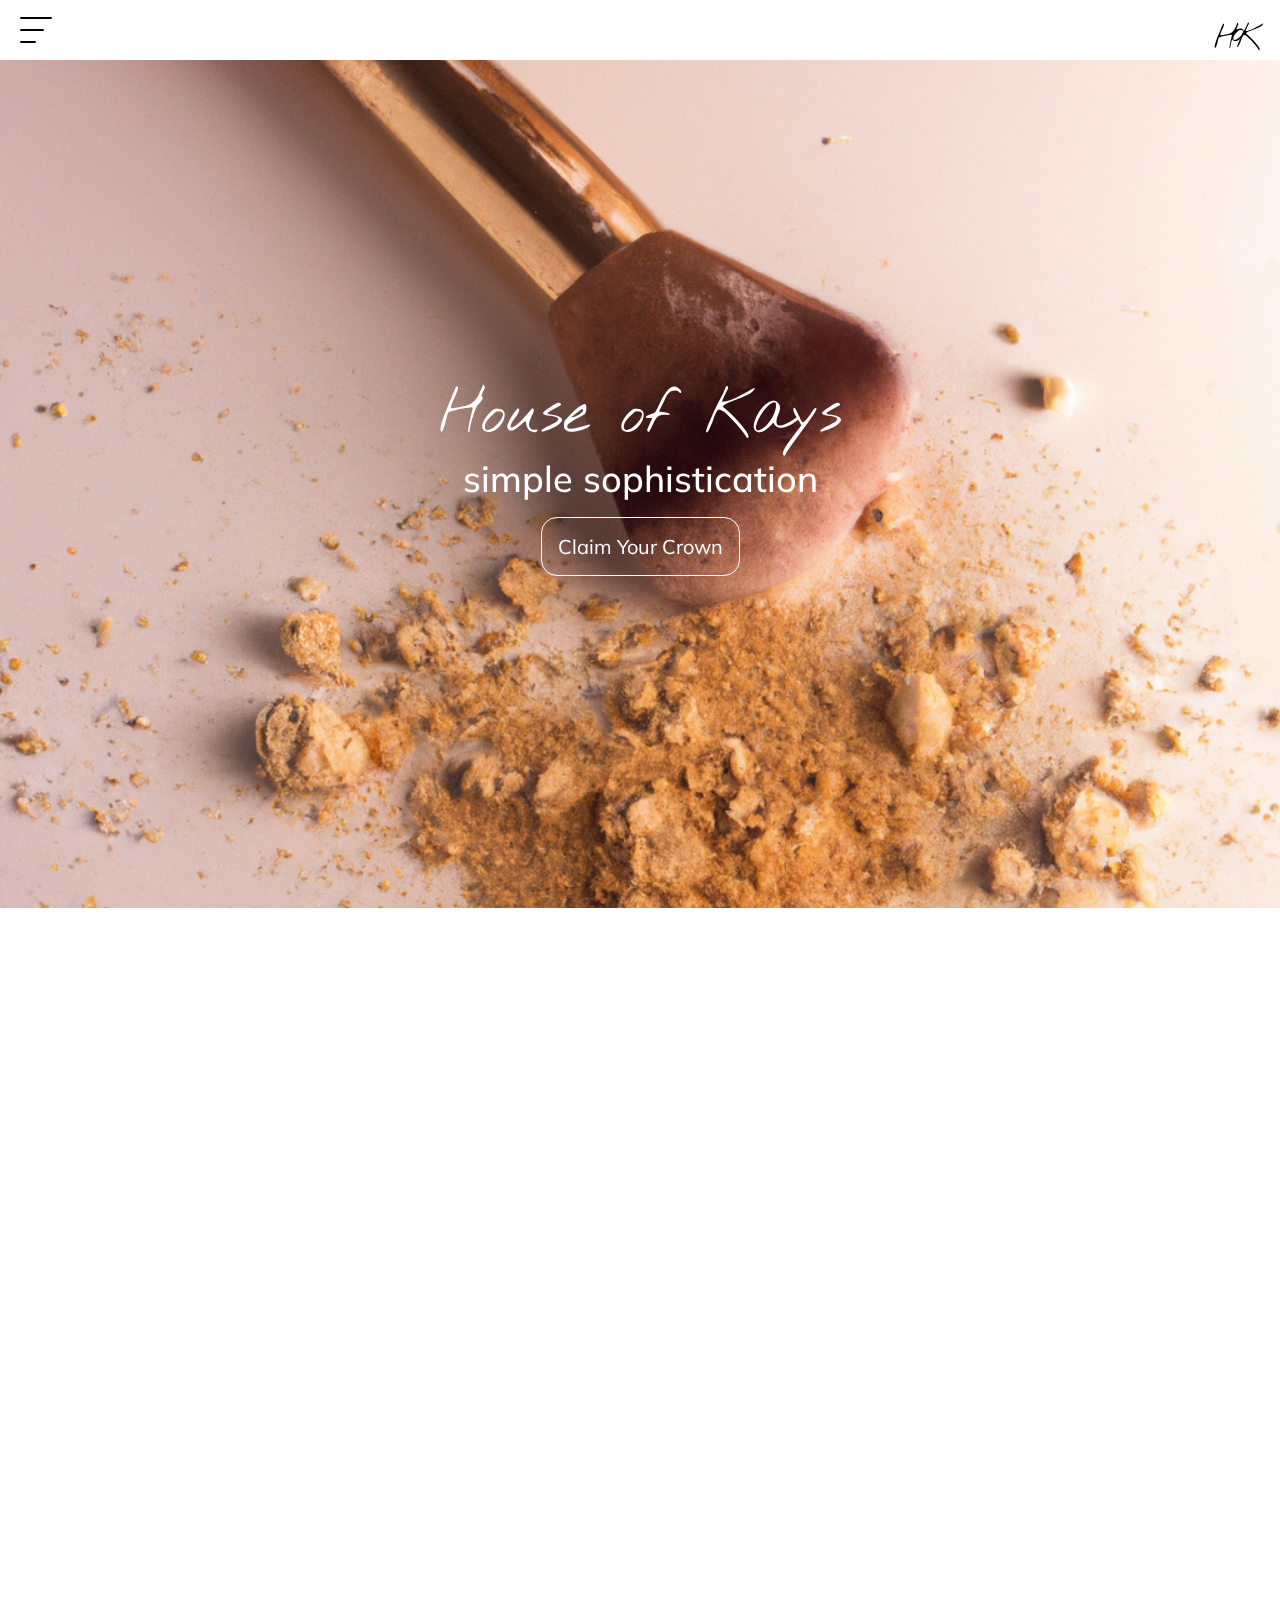
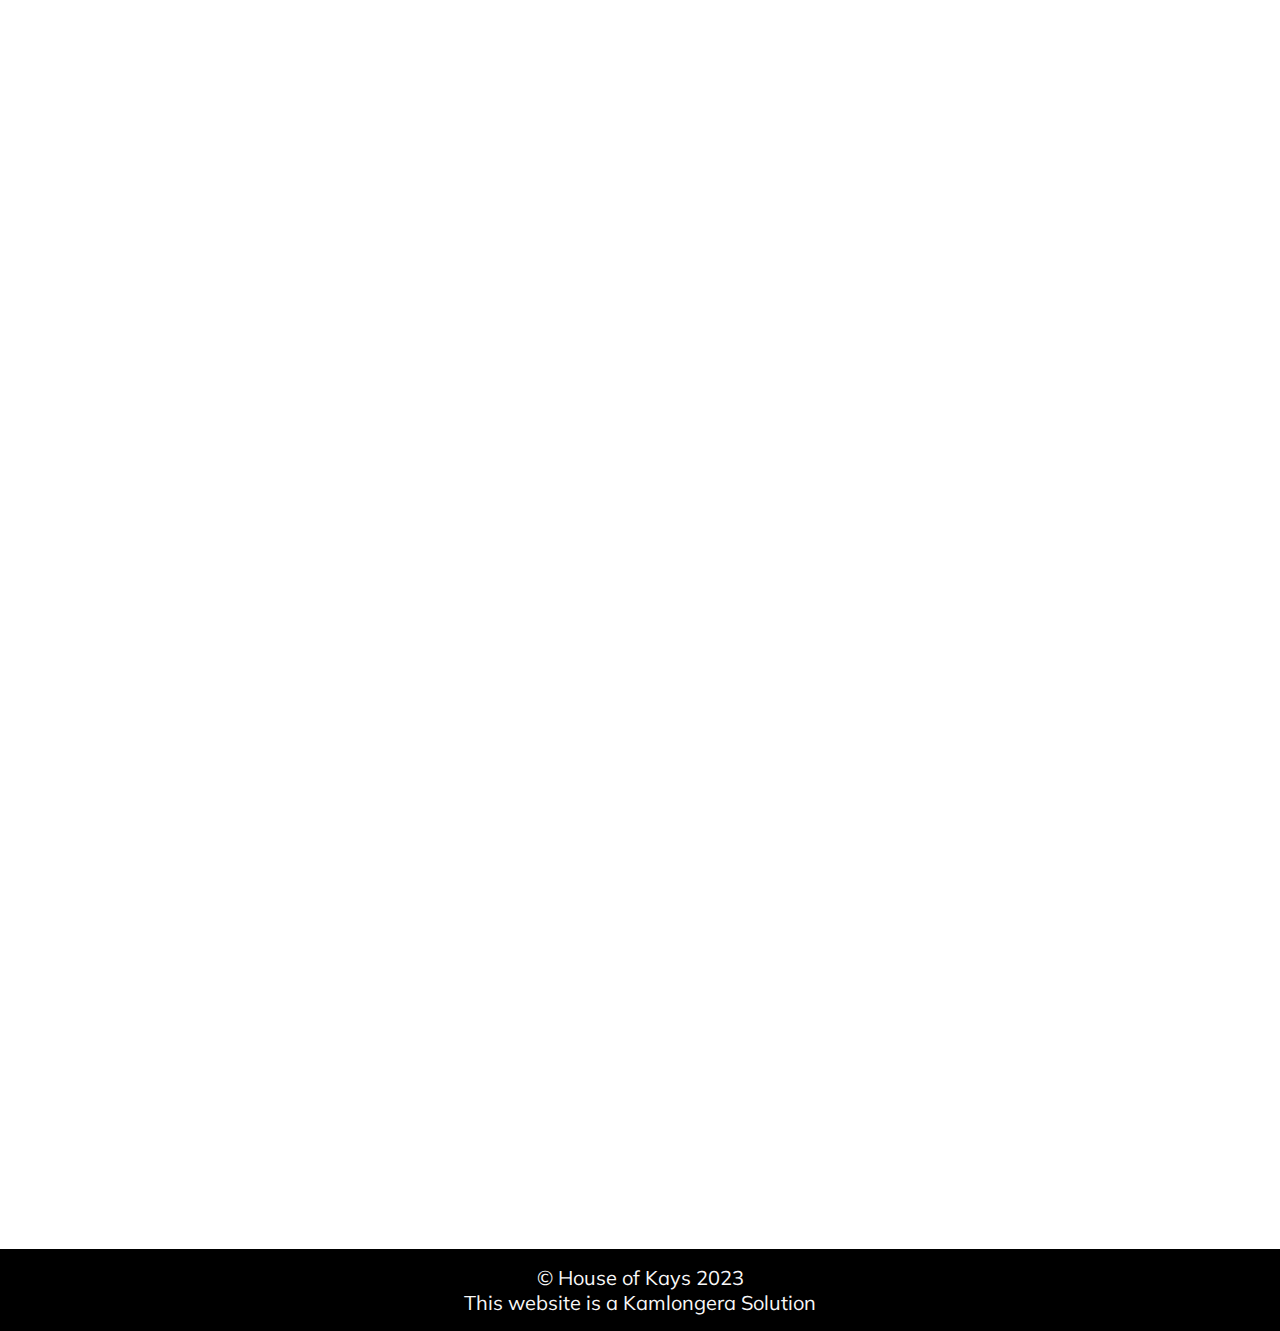
==== index.html @ ce6a7550 "Project updated" ====
<!DOCTYPE html>
<html lang="en">
    <head>
        <meta charset="UTF-8">
        <meta http-equiv="X-UA-Compatible" content="IE=edge">
        <meta name="viewport" content="width=device-width, initial-scale=1.0">
        <title>House of Kays</title>
        <link rel="icon" type="image/png" href="./hok-logo.svg">
        <link rel="stylesheet" href="https://cdnjs.cloudflare.com/ajax/libs/font-awesome/6.2.0/css/all.min.css">
        <link rel="stylesheet" href="./style.css">
        <link rel="preconnect" href="https://fonts.googleapis.com">
        <link rel="preconnect" href="https://fonts.gstatic.com" crossorigin>
        <link href="https://fonts.googleapis.com/css2?family=Nothing+You+Could+Do&display=swap" rel="stylesheet">
        <link href="https://fonts.googleapis.com/css2?family=Mulish&display=swap" rel="stylesheet">
        <link rel="stylesheet" href="https://unpkg.com/aos@next/dist/aos.css" />
    </head>
    <body>

        <!-- Navigation -->
        <nav>
            <div class="navbar" data-aos="fade-up" data-aos-delay="250" >
                <div class="contianer nav-container">
                    <input class="checkbox" type="checkbox" name="" id="checkbox"/>
                    <div class="hamburger-lines">
                        <span class="line line1"></span>
                        <span class="line line2"></span>
                        <span class="line line3"></span>
                    </div>
                    <div class="logo">
                        <a href="./index.html"><img src="./hok-logo.svg" alt=""></a>
                     </div>
                    <ul class="menu-items" id="menu-items">
                        <li><a href="#about" id="nav-about">About</a></li>
                        <!-- <li><a href="#services" id="nav-services">Services</a></li> -->
                        <li><a href="#contact" id="nav-contact">Contact</a></li>
                        <div class="menu-sub-items">
                            <li> <a href="https://instagram.com/houseofkays/" target="_blank"><i class="fa-brands fa-instagram"></i></a></i> <a href="https://wa.me/27621540655?text=Hello%20I%20would%20like%20to%20book%20a%20consultation%20with%20you"><i class="fa-brands fa-whatsapp"></i></a></li>
                            <!-- <li><a href="https://www.google.com/maps/place/Hatfield,+Pretoria,+0028,+South+Africa/@-25.7482297,28.2338045,16z/data=!3m1!4b1!4m5!3m4!1s0x1e95600c742e61e1:0x9075d2c9b4ee7098!8m2!3d-25.7487333!4d28.2380432" target="_blank">Johannesburg, South Africa</a></li> -->
                            <li><a href="mailto:info@houseofkays.com">info@houseofkays.com</a></li>
                        </div>
                    </ul>
                </div>
            </div>
        </nav>
        
        <!-- Hero Section -->
        <section class="hero" data-aos="fade-up" data-aos-delay="500" id="home">
            <div class="headings">
                <h1 class="main-heading" data-aos="fade-right" data-aos-delay="1000">House of Kays</h1>
                <p class="sub-heading" data-aos="fade-left" data-aos-delay="1100">simple sophistication</p>
                <a id="cta-1" href="https://bit.ly/houseofkays" target="_blank" data-aos="fade-up" data-aos-delay="1200">
                    <button class="cta-1">
                        Claim Your Crown
                    </button>
                </a>
            </div>
        </section>

        <!-- About Section -->
        <section class="abt" data-aos="fade-up" data-aos-delay="500" id="about">
                <div class="abt-1">
                    <div class="abt-img" data-aos="zoom-in" data-aos-delay="600">
                        <img class="" src="./assets/about-2.png" alt="">
                    </div>
                    <h3 class="abt-main-heading">Jemimah Kandemiiri</h3>
                    <p class="abt-sub-heading">CEO & Founder</p>
                </div>
                <div class="abt-details">
                    <!-- <h2 class="abt-main-heading-2">About</h2> -->
                    <p class="abt-sub-heading-2">Lorem ipsum dolor sit amet, consectetur adipiscing elit. Bibendum sed vivamus in id tellus sit ullamcorper a dignissim. Euismod scelerisque pellentesque at purus venenatis. Tincidunt quis viverra aliquet risus eget. Tellus nisl tortor pharetra, erat sit. Lorem ipsum dolor sit amet, consectetur adipiscing elit. Bibendum sed vivamus in id tellus sit ullamcorper a dignissim. Euismod scelerisque pellentesque at purus venenatis. Tincidunt quis viverra aliquet risus eget. Tellus nisl tortor pharetra, erat sit.</p>
                </div>
        </section>

        <!-- Contact Us Section -->
        <section class="contact" data-aos="fade-right" data-aos-delay="500" id="contact">
            <div>
                <form action="/subscribe" method="post">
                    <h2 class="form-heading">Expert advice, directly in your inbox. Join our mailing list today!</h2>
                    <p class="form-body">Stay in the know with the latest trends, tips, and tutorials. Sign up for our Queen's Only newsletter today!</p>

                        <label for="name">Name</label>
                        <div class="form-wrapper"><input type="text" id="name" name="name" required></div>
                        <label for="email">Email</label>
                        <div class="form-wrapper"><input type="email" id="email" name="email" required></div>
                        <div class="form-wrapper"><button type="submit">Subscribe</button></div>
                        <div class="checkbox-wrapper">
                            <p>We will only ever send you high quality content</p>
                        </div>
                  </form>
                  
            </div>
        </section>

        <!-- Footer -->
        <footer>
            <div class="contact-footer">
                <!-- <div class="contact-item-second">House of Kays</div> -->
                <div class="contact-item-third"> © House of Kays 2023</div>
                <div class="contact-item-third">This website is a Kamlongera Solution</div>
            </div>
        </footer>

        <!-- Script -->
        <script src="https://unpkg.com/aos@2.3.1/dist/aos.js"></script>
        <script>AOS.init()</script>
        <script src="script.js"></script>
    </body>
</html>
---- style.css ----
* {
  margin: 0;
  padding: 0;
  box-sizing: box-border;
}

body {
  margin: 0;
  background-color: #FFFFFF;
}

a {
  text-decoration: none;
}

li i {
  color: black;
}

/* section img {
  margin-top: 2rem;
  width: 50%;
} */

nav {
  /* position: fixed; */
  /* z-index: 20; */
  width: 100%;
  background: #FFFFFF;
  display: flex;
  justify-content: center;
  align-items: center;
}

.container {
  max-width: 1050px;
  width: 90px;
  margin: auto;
  height: 100%;
  position: absolute;
}

.navbar {
  width: 100%;
  box-shadow: 0 5px 4px rgb(146 161 176 / 15%);
  height: 100%;
}

.nav-container {
  display: flex;
  justify-content: space-between;
  align-items: center;
  height: 62px;
}

/* .nav-container-two {
  display: flex;
  flex-direction: row;;
} */

.navbar .menu-items {
  display: flex;
}

.navbar .nav-container a {
  text-decoration: none;
  color:#FFFFFF;
  font-weight: 500;
  font-siz2:2;
  padding: 0.7rem;
}

.navbar .nav-container a:hover {
  text-decoration: none;
  color: #FFD100;
  animation-delay: 200ms;
}

.nav-container {
  display: block;
  position: relative;
  height: 60px;
}

.nav-container .checkbox {
  position: absolute;
  display: block;
  height: 32px;
  width: 32px;
  top: 20px;
  left: 20px;
  z-index: 5;
  opacity: 0;
  cursor: pointer;
}

.nav-container .hamburger-lines {
  display: block;
  height: 26px;
  width: 32px;
  position: absolute;
  top: 17px;
  left: 20px;
  z-index: 2;
  display: flex;
  flex-direction: column;
  justify-content: space-between;
}

.nav-container .hamburger-lines .line {
  display: block;
  height: 2px;
  width: 100%;
  border-radius: 2px;
  background: black;
}

.nav-container .hamburger-lines .line1 {
  transform-origin: 0% 0%;
  transition: transform 0.4s ease-in-out;
}
.nav-container .hamburger-lines .line2 {
  transition: transform 0.2s ease-in-out;
  width: 75%;
}
.nav-container .hamburger-lines .line3 {
  transform-origin: 0% 100%;
  transition: transform 0.4s ease-in-out;
  width: 50%;
}

.navbar .menu-items {
  padding-top: 60px;
  height: 100vh;
  width: 100%;
  transform: translate(-150%);
  display: flex;
  flex-direction: column;
  margin-left: - 40px;
  transition: transform 0.75s ease-in-out;
  text-align: center;
  list-style-type: none;
  background-color: black;
  background-image: url('./assets/svg/8.svg');
  background-position: center;
  background-size: cover;
  justify-content: center;
  align-items: center;
  position: fixed;
  z-index: 1;
}

.navbar .menu-items li {
  margin-bottom: 1.2rem;
  font-size: 1.5rem;
  font-weight: 500;
  font-family: "Mulish";
  color: #FFFFFF;
}

.navbar .menu-sub-items li {
  margin-bottom: 1.2rem;
  font-size: 1.875rem;
  font-weight: 500;
  font-family: "Mulish";
  color: #FFFFFF;
}

.navbar .menu-sub-items li i {
  font-size: 1.875rem;
  font-weight: 500;
  padding: 0 0.75rem;
  color: #FFFFFF;
}

.navbar .menu-sub-items li i:hover {
  font-size: 1.875rem;
  font-weight: 500;
  padding: 0 0.75rem;
  color: #FFD100;
}

.logo {
  position: absolute;
  top: 5px;
  right: 5px;
  font-size: 1.875rem;
  color: black;
}

.logo img {
  font-size: 1.875rem;
  cursor: pointer;
}

.nav-container input[type="checkbox"]:checked ~ .menu-items {
  transform: translateX(0);
}

.nav-container input[type="checkbox"]:checked ~ .hamburger-lines .line1 {
  transform: rotate(45deg);
  width: 100%;
}

.nav-container input[type="checkbox"]:checked ~ .hamburger-lines .line2 {
  transform: scaleY(0);
  width: 100%;
}

.nav-container input[type="checkbox"]:checked ~ .hamburger-lines .line3 {
  transform: rotate(-45deg);
  width: 100%;
}

.nav-container input[type="checkbox"]:checked ~ .logo {
  display: none;
}

.nav-container input[type="checkbox"]:checked ~ .hamburger-lines .line {
  background: #F9F8F8;
}

.nav-items {
  display: flex;
  flex-direction: row;
  justify-content: space-between;
  align-items: center;
  list-style: none;
  margin: 0 1.25rem;
  padding: 0;
}

.hero {
  background-image: url('./assets/hero-14.png');
  display: flex;
  flex-direction: column;
  justify-content: center;
  align-items: center;  
  background-position: center 25%;
  background-size: cover;
  background-repeat: no-repeat;
  height: 92vh;
  /* margin: 1rem; */
  padding: 10px 0px;
  object-fit: cover;
}

.headings {
  display: flex;
  flex-direction: column;
  align-items: center;
  justify-content: center;
}

.main-heading {
  font-family: "Nothing You Could Do";
  font-size: 1.875rem;
  font-weight: 500;
  color: white;
}

.sub-heading {
  font-family: "Mulish";
  font-size: 1.25rem;
  font-weight: 500;
  color: white;
}

.cta-1 {
  font-family: "Mulish";
  font-size: 0.875rem;
  border: solid white 0.1rem;
  color: white;
  border-radius: 1rem;
  padding: 1rem;
  margin: 1rem;
  background-color: transparent;
  cursor: pointer;
}

.cta-1:hover {
  background-color: transparent;
  color: #FFD100;
  border: solid #FFD100 0.1rem;
  border-radius: 1rem;
  box-shadow: 0 25px 50px -12px rgb(0 0 0 / 0.25);
}


.abt {
  display: flex;
  flex-direction: column;
  justify-content: center;
  align-items: center;  
  height: 100vh;
  /* padding: 10px 0px; */
  background-color: black;
  padding-top:1rem;
}

/* .abt-wrapper {
  display: flex;
  flex-direction: column;
  align-items: center;
  justify-content: center;
} */

.abt-1 {
  display: flex;
  flex-direction: column;
  justify-content: center;
  align-items: center;
  padding: 1rem;
}

.abt-img {
  display: block;
  width: 75%;
  overflow: hidden;
}

.abt-img img {
  background-position: center 25%;
  background-size: cover;
  background-repeat: no-repeat;
  width: 100%;
  height: 100%;
  object-fit: cover;
}

.abt-details {
  color: white;
  background-color: black;
  display: flex;
  flex-direction: column;
  justify-content: center;
  align-items: center;
}

.abt-main-heading {
  font-family: "Nothing You Could Do";
  font-size: 1.875rem;
  font-weight: 500;
  color: white;
}

.abt-sub-heading {
  font-family: "Mulish";
  font-size: 1.25rem;
  font-weight: 500;
  color: white;
}

.abt-main-heading-2 {
  font-family: "Nothing You Could Do";
  font-size: 1.875rem;
  font-weight: 500;
  color: white;
  text-align: left;
}

.abt-sub-heading-2 {
  font-family: "Mulish";
  font-size: 1.25rem;
  font-weight: 500;
  color: white;
  text-align: center;
  padding: 1.25rem;
}

.contact {
  margin-top: 4rem;
}

.contact-footer {
  background-color: black;
  display: flex;
  flex-direction: column;
  justify-content: center;
  align-items: center;
  height: 100%;
  padding: 1rem;
}

.contact-item-first {
  color: #F9F8F8;
  text-align: center;
  font-size: 1.875rem;
  font-family: 'Nothng You Could Do';
  padding: 0.5rem;
  width: 75%;
}

.contact-item-second {
  color: #F9F8F8;
  text-align: center;
  font-size: 1.875rem;
  font-family: 'Nothing You Could Do';
  padding: 0.5rem;
  width: 75%;
}

.contact-item-third {
  color: #F9F8F8;
  text-align: center;
  font-size: 0.875rem;
  font-family: 'Mulish';
  /* padding: 0.25rem; */
  width: 75%;
}

.form-heading {
  font-family: "Nothing You Could Do";
  font-size: 1.875rem;
  margin-top: 0;
  text-align: center;
  padding: 1rem;
}

.form-body {
  font-family: "Mulish";
  font-size: 1.25rem;
  line-height: 1.5;
  margin: 0;
  padding: 1rem;
  text-align: center;
}

form {
  max-width: 500px;
  margin: 0 auto;
  padding: 20px;
  background-color: #ffffff;
  border-radius: 10px;
  /* box-shadow: 0 0 10px rgba(0, 0, 0, 0.2); */
}
.form-wrapper {
  display: flex;
  flex-direction: column;
  align-items: center;
  justify-content: center;
  margin: 0.5rem;
}

label {
  display: block;
  margin-bottom: 10px;
  font-weight: bold;
  font-family: "Mulish";
}

input[type="text"],
input[type="email"] {
  width: 100%;
  padding: 10px;
  margin-bottom: 20px;
  border-radius: 5px;
  border: solid black 0.1rem;
  font-family: "Mulish";
}

input[type="text"]:focus, input[type="email"]:focus {
  outline-color: #FFD100;
  outline-style: solid;
}

.checkbox-wrapper {
  display: flex;
  flex-direction: row;
  align-items: center;
  justify-content: center;
  font-family: "Mulish";
  padding: 0.5rem;
}

button[type="submit"] {
  display: block;
  width: 100%;
  padding: 10px;
  margin-top: 20px;
  border-radius: 5px;
  border: none;
  background-color: black;
  color: #fff;
  font-size: 1.25rem;
  font-weight: bold;
  cursor: pointer;
  font-family: "Mulish"
}

button[type="submit"]:hover {
  color:#FFD100;
}

/* Media queries for larger screens */
@media (min-width: 640px) {
  .navbar .nav-container a {
    font-size: 2.25rem;
  }
  .navbar .menu-items li {
    font-size: 1.875rem;
  }
  .navbar .menu-sub-items li {
    font-size: 2.25rem;
  }
  .navbar .menu-sub-items li i {
    font-size: 2.25rem;
  }
  .navbar .menu-sub-items li i:hover {
    font-size: 2.25rem;
  }
  .logo {
    font-size: 2.25rem;
  }
  .logo img {
    font-size: 2.25rem;
  }
  .main-heading{
    font-size: 2.25rem;
  }
  .sub-heading {
    font-size: 1.5rem;
  }
  .cta-1 {
    font-size: 1rem;
  }
  .abt-main-heading {
    font-size: 2.25rem;
  }
  .abt-sub-heading {
    font-size: 1.5rem;
  }
  .abt-main-heading-2 {
    font-size: 2.25rem;
  }
  .abt-main-sub-heading-2 {
    font-size: 1.5rem;
  }
  .contact-item-first {
    font-size: 2.25rem;
  }
  .contact-item-second {
    font-size: 2.25rem;
  }
  .contact-item-third {
    font-size: 1rem;
  }
  .form-heading {
    font-size: 2.25rem;
  }
  .form-body {
    font-size: 1.5rem;
  }
  button[type="submit"] {
    font-size: 1.5rem;
  }

  form {
    max-width: 800px;
  }
}

@media (min-width: 768px) {
  .navbar .nav-container a {
    font-size: 3rem;
  }
  .navbar .menu-items li {
    font-size: 2.25rem;
  }
  .navbar .menu-sub-items li {
    font-size: 3rem;
  }
  .navbar .menu-sub-items li i {
    font-size: 3rem;
  }
  .navbar .menu-sub-items li i:hover {
    font-size: 3rem;
  }
  .logo {
    font-size: 3rem;
  }
  .logo img {
    font-size: 3rem;
  }
  .main-heading{
    font-size: 3rem;
  }
  .sub-heading {
    font-size: 1.875rem;
  }
  .cta-1 {
    font-size: 1.125rem;
  }
  .abt-main-heading {
    font-size: 3rem;
  }
  .abt-sub-heading {
    font-size: 1.875rem;
  }
  .abt-main-heading-2 {
    font-size: 3rem;
  }
  .abt-main-sub-heading-2 {
    font-size: 1.875rem;
  }
  .contact-item-first {
    font-size: 3rem;
  }
  .contact-item-second {
    font-size: 3rem;
  }
  .contact-item-third {
    font-size: 1.125rem;
  }
  .form-heading {
    font-size: 3rem;
  }
  .form-body {
    font-size: 1.875rem;
  }
  button[type="submit"] {
    font-size: 1.875rem;
  }

  form {
    max-width: 800px;
  }
}

@media (min-width: 1024px) {
  .navbar .nav-container a {
    font-size: 3.75rem;
  }
  .navbar .menu-items li {
    font-size:2.5rem;
  }
  .navbar .menu-sub-items li {
    font-size: 3.75rem;
  }
  .navbar .menu-sub-items li i {
    font-size: 3.75rem;
  }
  .navbar .menu-sub-items li i:hover {
    font-size: 3.75rem;
  }
  .logo {
    font-size: 3.75rem;
  }
  .logo img {
    font-size: 3.75rem;
  }
  .main-heading{
    font-size: 3.75rem;
  }
  .sub-heading {
    font-size:2.25rem;
  }
  .cta-1 {
    font-size: 1.25rem;
  }
  .abt-main-heading {
    font-size: 3.75rem;
  }
  .abt-sub-heading {
    font-size:2.25rem;
  }
  .abt-main-heading-2 {
    font-size: 3.75rem;
  }
  .abt-main-sub-heading-2 {
    font-size:2.25rem;
  }
  .contact-item-first {
    font-size: 3.75rem;
  }
  .contact-item-second {
    font-size: 3.75rem;
  }
  .contact-item-third {
    font-size: 1.25rem;
  }
  .form-heading {
    font-size: 3.75rem;
  }
  .form-body {
    font-size:2.25rem;
  }
  button[type="submit"] {
    font-size:2.25rem;
  }

  form {
    max-width: 50%;
  }
}


/* @media (min-width: 1280px) {
  .navbar .nav-container a {
    font-size: 4.5rem;
  }
  .navbar .menu-items li {
    font-size: 3rem;
  }
  .navbar .menu-sub-items li {
    font-size: 4.5rem;
  }
  .navbar .menu-sub-items li i {
    font-size: 4.5rem;
  }
  .navbar .menu-sub-items li i:hover {
    font-size: 4.5rem;
  }
  .logo {
    font-size: 4.5rem;
  }
  .logo img {
    font-size: 4.5rem;
  }
  .main-heading{
    font-size: 4.5rem;
  }
  .sub-heading {
    font-size: 3rem;
  }
  .cta-1 {
    font-size: 1.5rem;
  }
  .abt-main-heading {
    font-size: 4.5rem;
  }
  .abt-sub-heading {
    font-size: 3rem;
  }
  .abt-main-heading-2 {
    font-size: 4.5rem;
  }
  .abt-main-sub-heading-2 {
    font-size: 3rem;
  }
  .contact-item-first {
    font-size: 4.5rem;
  }
  .contact-item-second {
    font-size: 4.5rem;
  }
  .contact-item-third {
    font-size: 1.5rem;
  }
  .form-heading {
    font-size: 4.5rem;
  }
  .form-body {
    font-size: 3rem;
  }
  button[type="submit"] {
    font-size: 3rem;
  }

  form {
    max-width: 1280px;
  }
} */
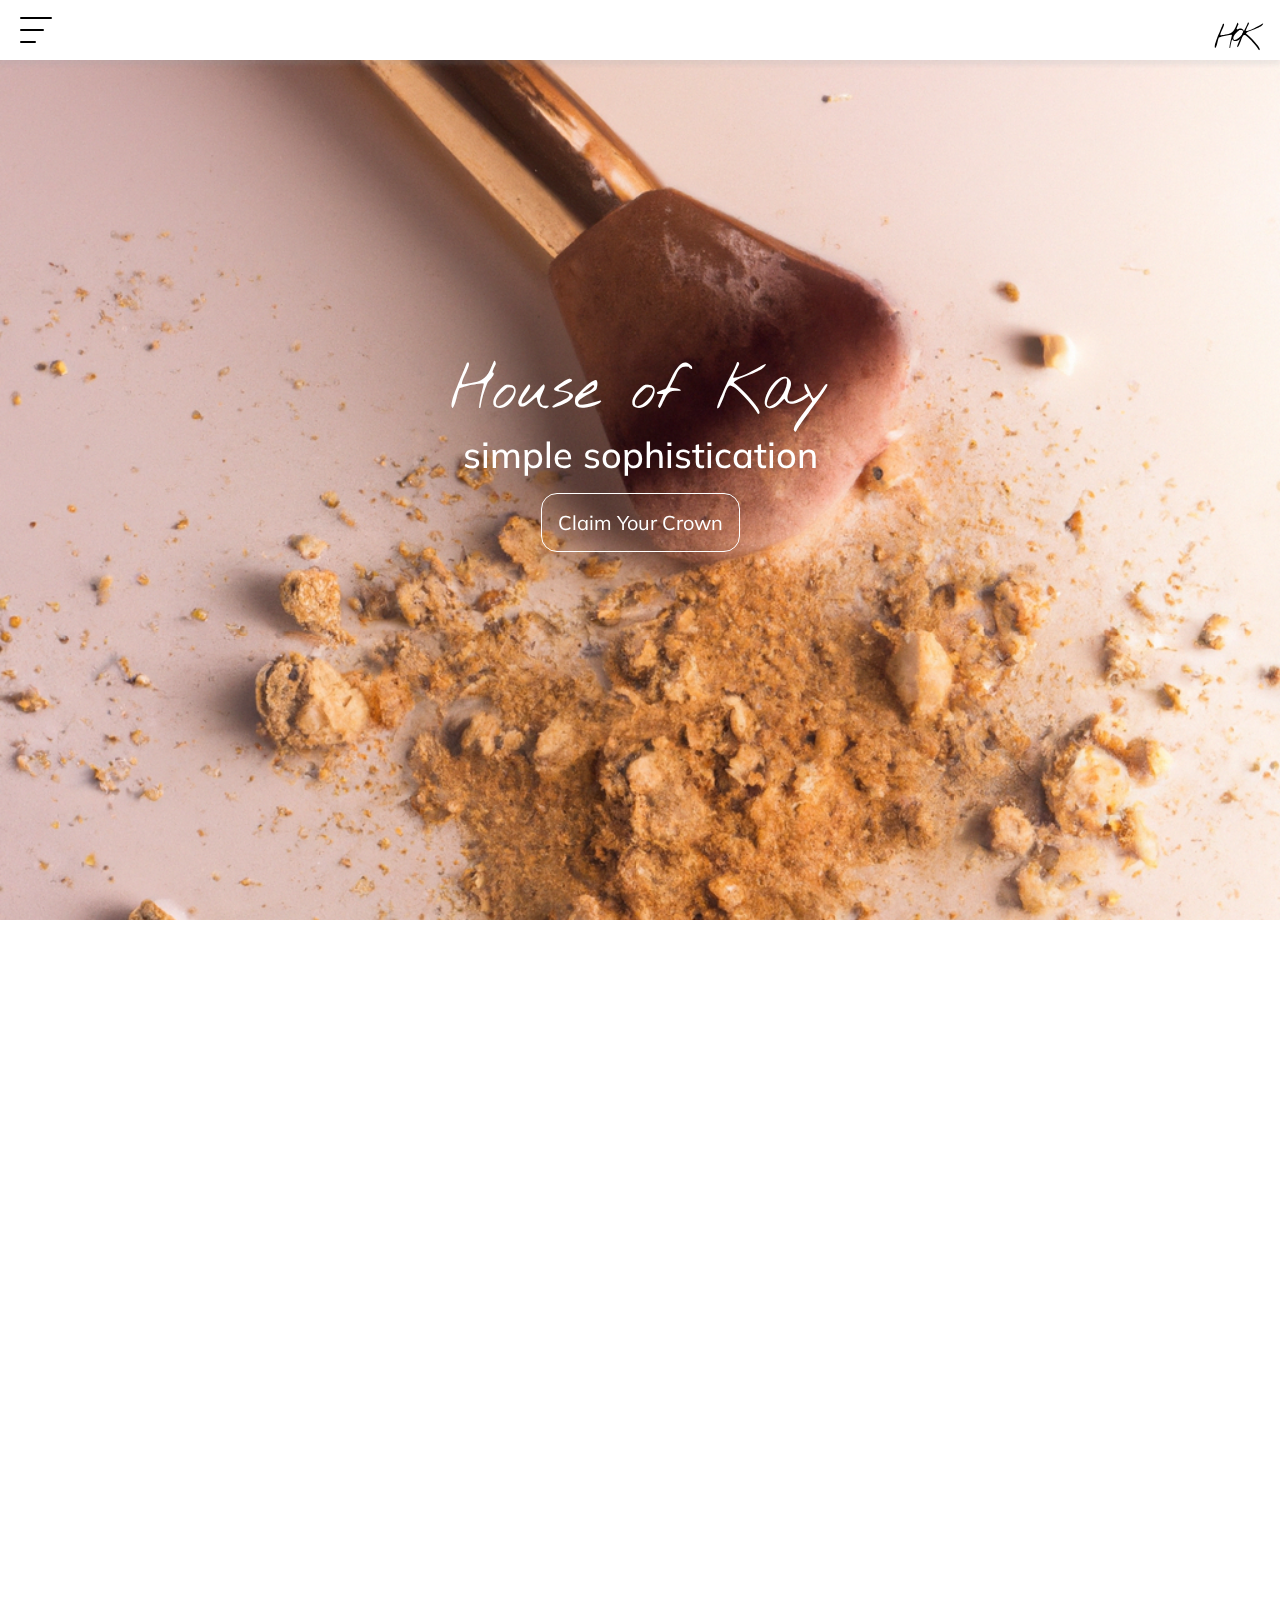
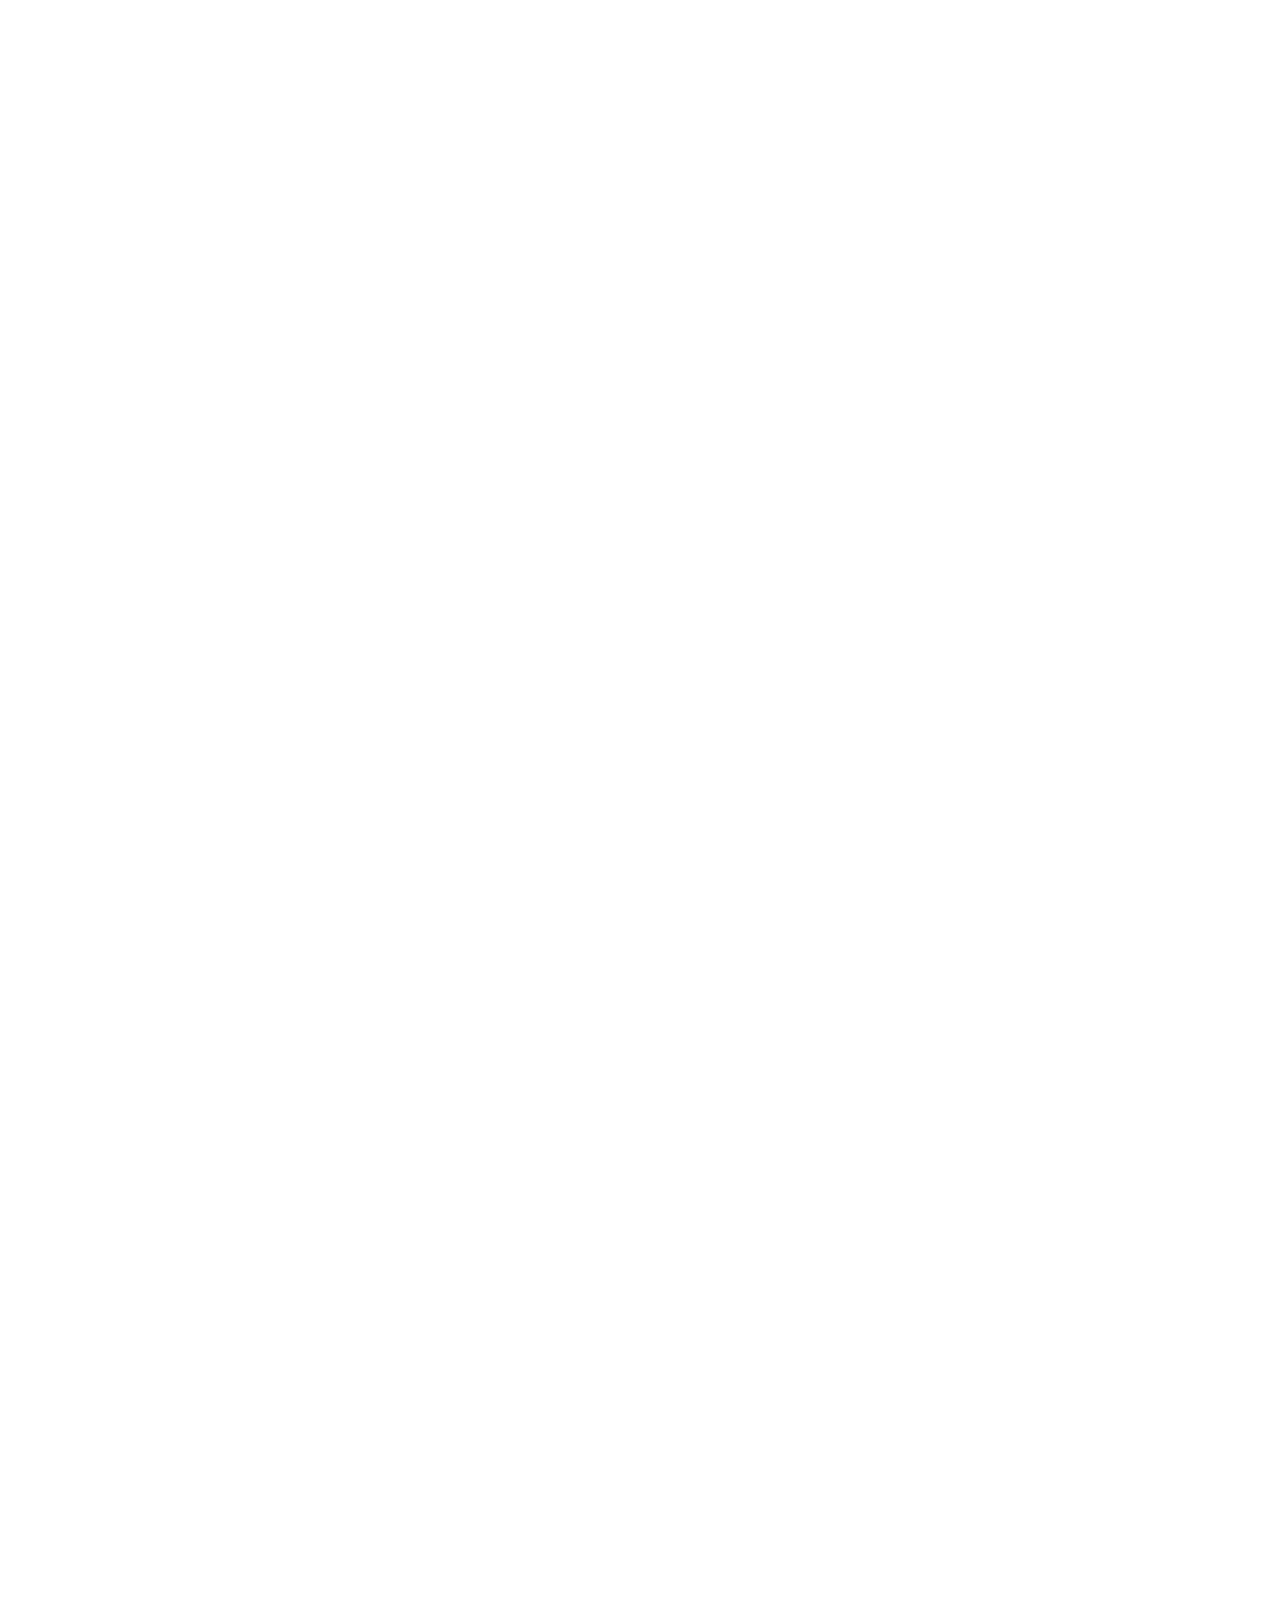
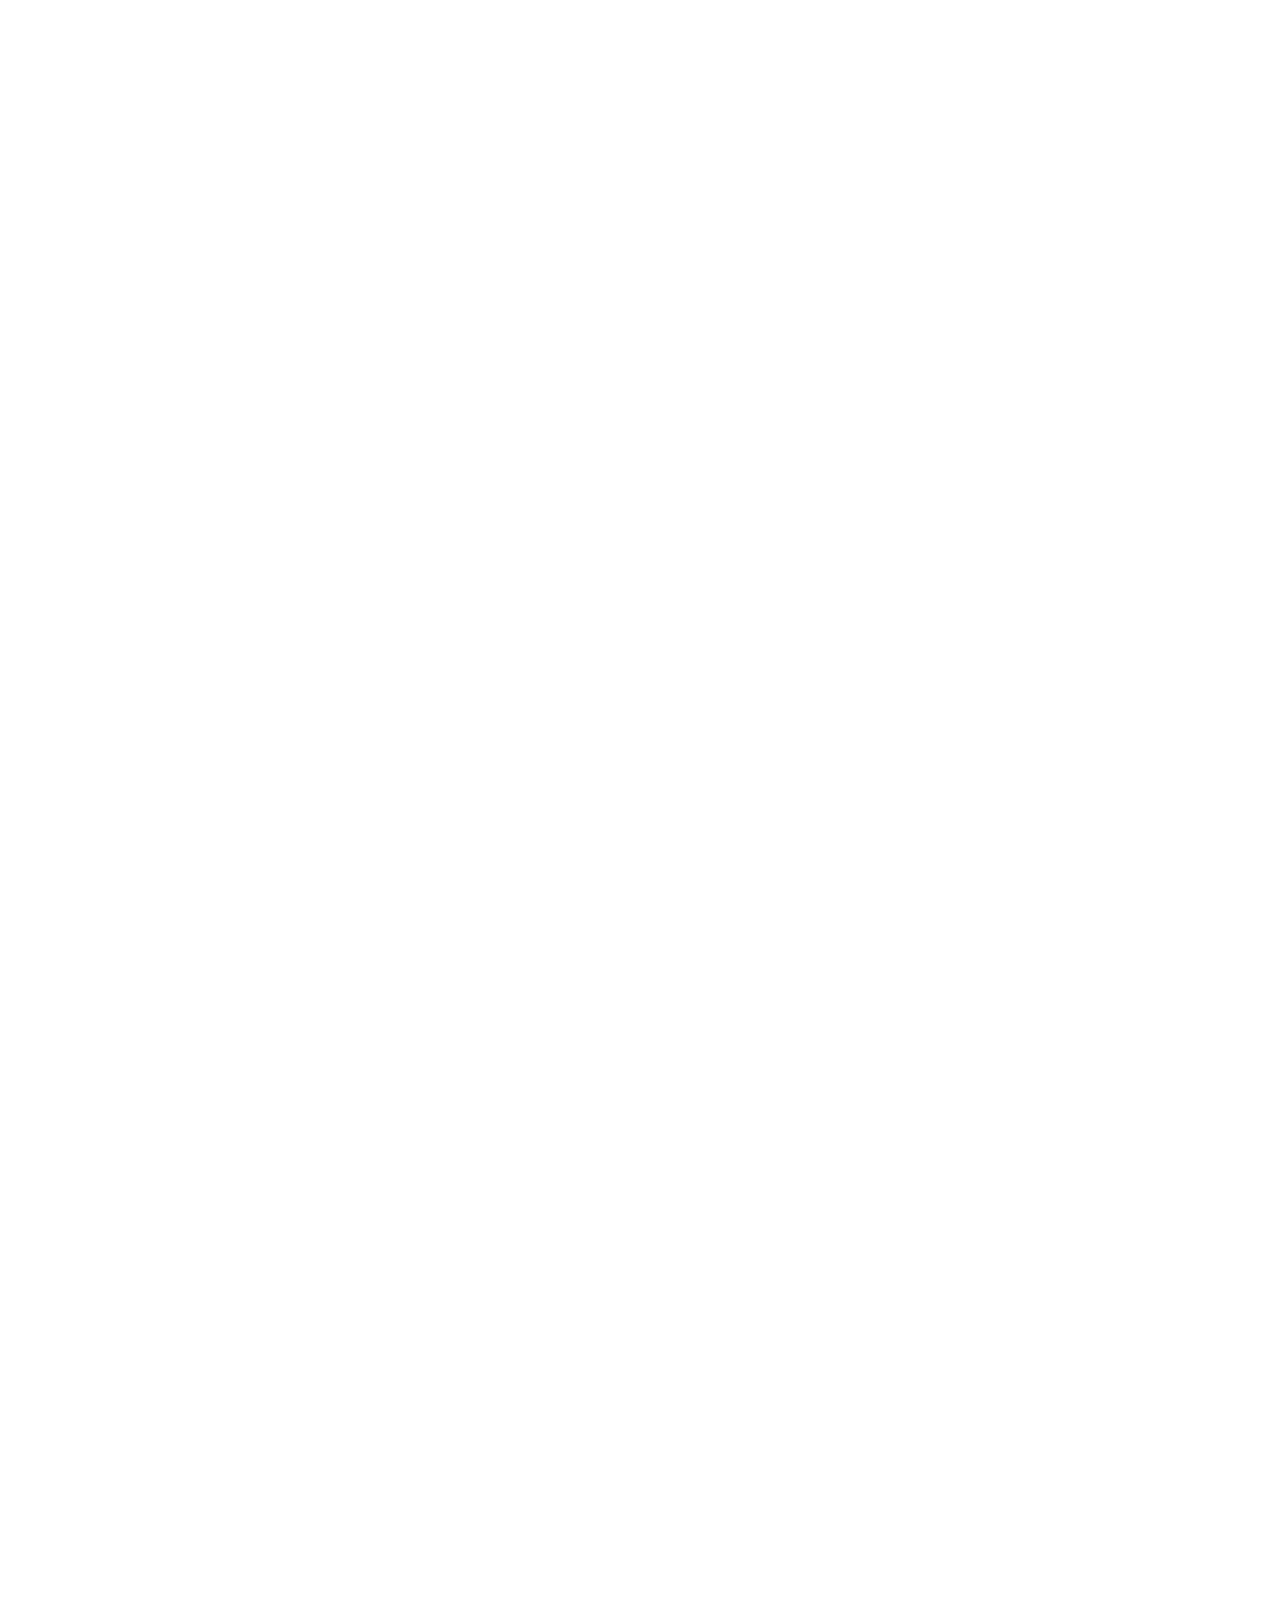
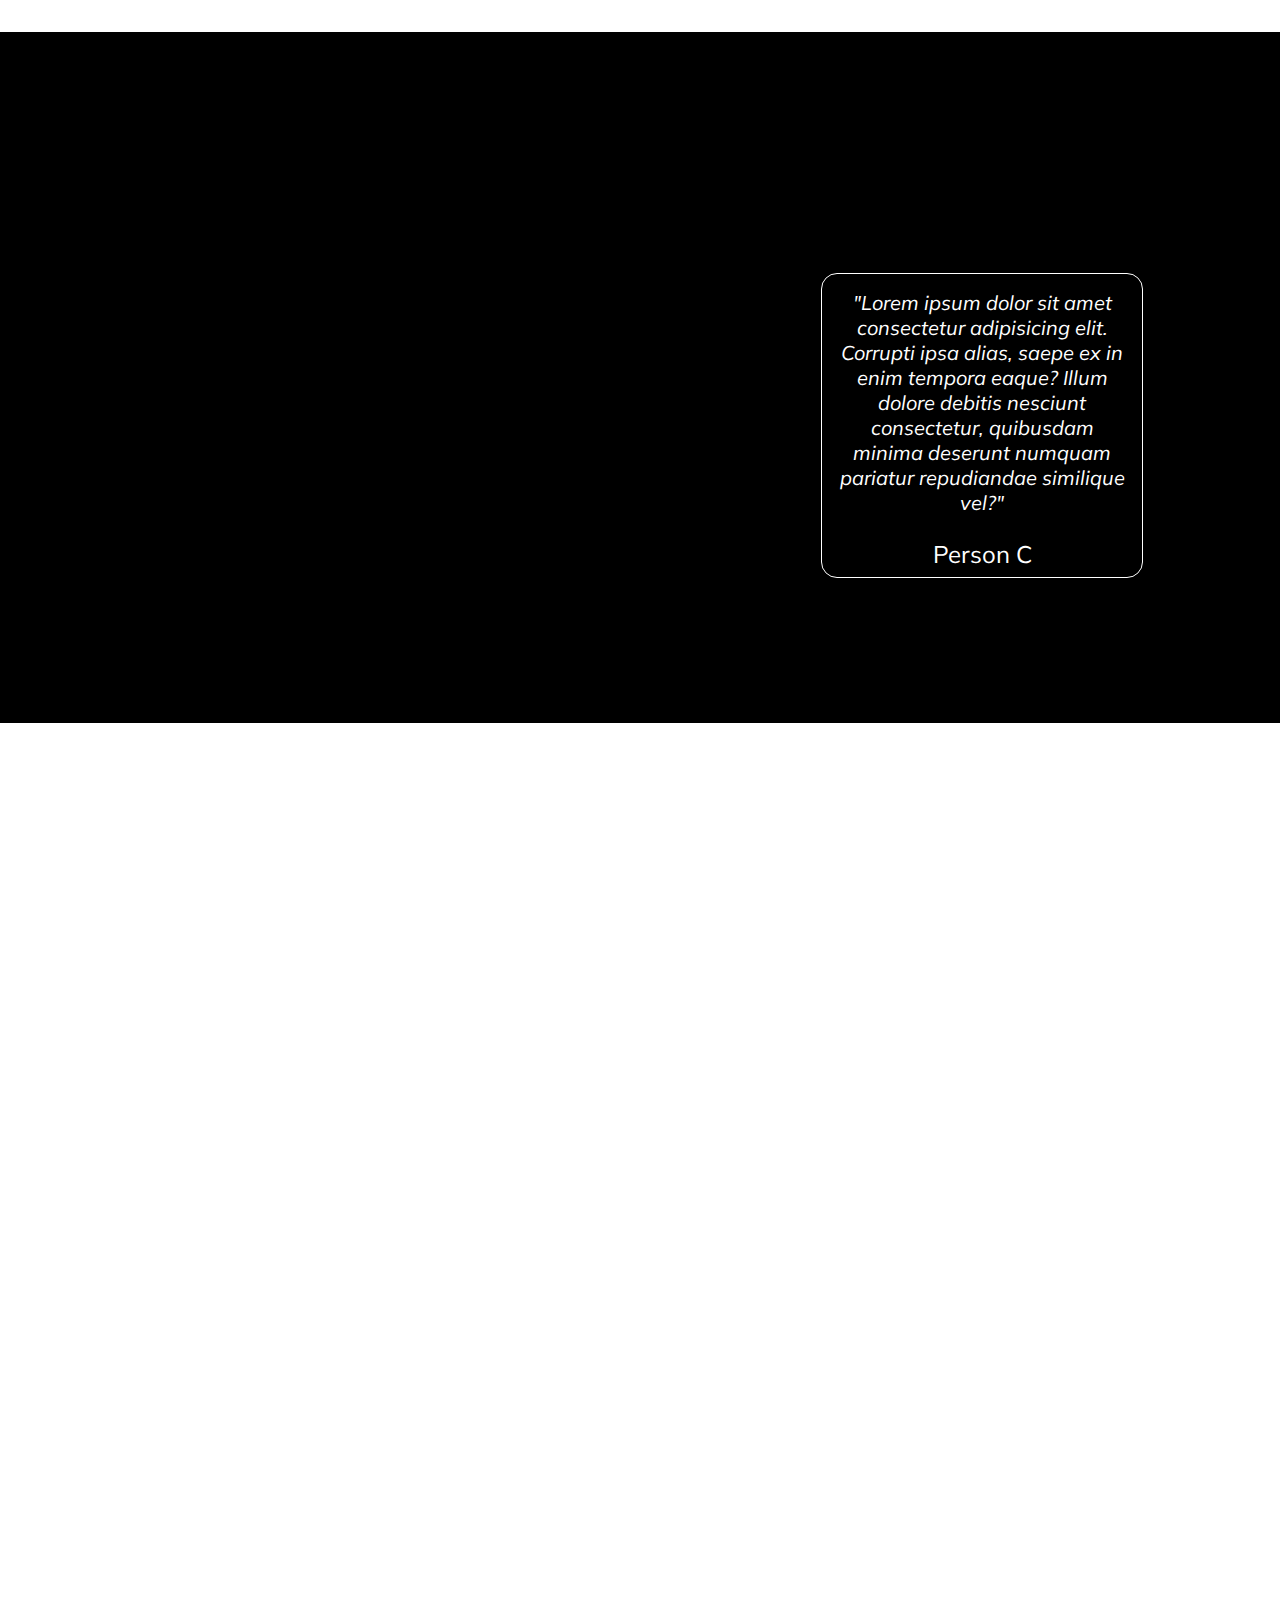
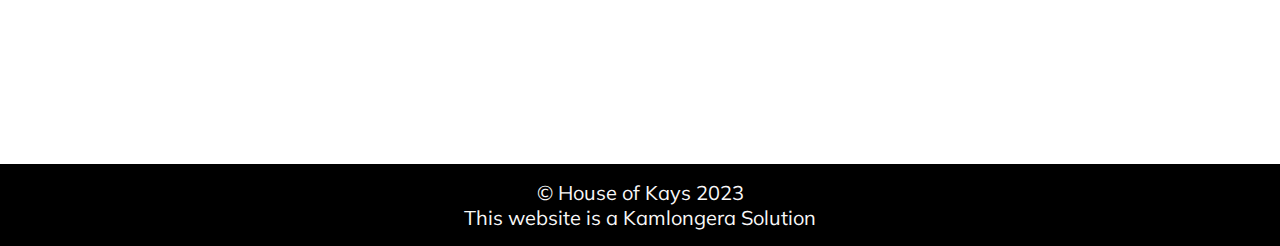
==== commit 68756ce8: "Project updated, grid outstanding" ====
--- a/index.html
+++ b/index.html
@@ -1,5 +1,5 @@
 <!DOCTYPE html>
-<html lang="en">
+<html lang="en" class="scroll-smooth">
     <head>
         <meta charset="UTF-8">
         <meta http-equiv="X-UA-Compatible" content="IE=edge">
@@ -15,7 +15,6 @@
         <link rel="stylesheet" href="https://unpkg.com/aos@next/dist/aos.css" />
     </head>
     <body>
-
         <!-- Navigation -->
         <nav>
             <div class="navbar" data-aos="fade-up" data-aos-delay="250" >
@@ -46,7 +45,7 @@
         <!-- Hero Section -->
         <section class="hero" data-aos="fade-up" data-aos-delay="500" id="home">
             <div class="headings">
-                <h1 class="main-heading" data-aos="fade-right" data-aos-delay="1000">House of Kays</h1>
+                <h1 class="main-heading" data-aos="fade-right" data-aos-delay="1000">House of Kay</h1>
                 <p class="sub-heading" data-aos="fade-left" data-aos-delay="1100">simple sophistication</p>
                 <a id="cta-1" href="https://bit.ly/houseofkays" target="_blank" data-aos="fade-up" data-aos-delay="1200">
                     <button class="cta-1">
@@ -55,20 +54,110 @@
                 </a>
             </div>
         </section>
+        
+        <!-- About-1 Section -->
+        <section class="abt" data-aos="fade-up" data-aos-delay="500" id="about">
+            <div class="abt-details">
+                <h2 class="abt-main-heading" data-aos="fade-right" data-aos-delay="500">About Us</h2>
+                <p class="abt-sub-heading" data-aos="fade-up" data-aos-delay="500">
+                    Welcome to House of Kay, the ultimate destination for aspiring, pageant, and professional models. Our team of experienced coaches and mentors are passionate about guiding our clients towards success by imparting comprehensive knowledge of the industry.
+                    </p>
+                    <p class="abt-sub-heading" data-aos="fade-up" data-aos-delay="500">
+                    We firmly believe that modeling and pageantry are not solely dependent on physical appearance, but also on personal development. Therefore, our training programs focus on not just runway skills and posing techniques, but also on building self-confidence, public speaking, and personal branding.
+                    </p>
+                    <p class="abt-sub-heading" data-aos="fade-up" data-aos-delay="500">
+                    We offer a range of personalized services to help you launch your modeling career or prepare for a pageant. Our one-on-one coaching sessions, group workshops, and seminars cater to your individual needs and requirements. Our training programs cover all aspects of the industry, including wardrobe styling, makeup application, interview skills, and stage presence.
+                    </p>
+                    <!-- <p class="abt-sub-heading" data-aos="fade-up" data-aos-delay="500">
+                    At House of Kay, we welcome individuals of all ages, sizes, and backgrounds. Our inclusive and supportive environment encourages you to achieve your full potential and attain your dreams in the fashion and pageantry world.
+                    </p> -->
+                    <!-- <p class="abt-sub-heading" data-aos="fade-up" data-aos-delay="500">
+                    Don't wait any longer to pursue your dreams in the fashion and pageant industries. Contact us today to learn more about our training programs and how we can help you achieve your goals.
+                    </p>                         -->
+            </div>
+        </section>
 
-        <!-- About Section -->
-        <section class="abt" data-aos="fade-up" data-aos-delay="500" id="about">
-                <div class="abt-1">
-                    <div class="abt-img" data-aos="zoom-in" data-aos-delay="600">
-                        <img class="" src="./assets/about-2.png" alt="">
+        <!-- About-2 Section -->
+        <section class="abt-2" data-aos="fade-up" data-aos-delay="500" id="about-2">
+            <div class="abt-2-1">
+                <div class="abt-img-2" data-aos="zoom-in" data-aos-delay="600">
+                    <img class="" src="./assets/about-2.png" alt="">
+                </div>
+                <h3 class="abt-main-heading-2">Jemimah Kandemiiri</h3>
+                <p class="abt-sub-heading-2">CEO & Founder</p>
+            </div>
+            <div class="abt-details-2">
+                <!-- <h2 class="abt-main-heading-2">About</h2> -->
+                <p class="abt-sub-heading-2-2">Jemimah Kandemiiri is a renowned model coach, philanthropist, and pageant title
+                    holder with a wealth of experience in the modeling industry. She began her modeling
+                    career in 2006 and has since established herself as a force to be reckoned with.
+                    Jemimah's impressive resume includes national and international pageant titles such
+                    as Miss Uniworld, Miss International, and Miss Africa South Africa, among others.</p>
+            </div>
+        </section>
+
+        <!-- Courses Section -->
+        <section class="courses" id="courses">
+            <h2 class="courses-main-heading" data-aos="fade-right" data-aos-delay="500">Courses</h2>
+                <div class="courses-container">
+                    <div class="course-item" data-aos="fade-right" data-aos-delay="600">
+                        <img src="./assets/course-1-a.png" alt="">
+                        <span class="course-name">Commercial Modelling</span>
+                        <button class="course-btn">Enquire Now</button>
                     </div>
-                    <h3 class="abt-main-heading">Jemimah Kandemiiri</h3>
-                    <p class="abt-sub-heading">CEO & Founder</p>
+                    <div class="course-item" data-aos="fade-right" data-aos-delay="700">
+                        <img src="./assets/course-2.png" alt="">
+                        <span class="course-name">Professional Deportment</span>
+                        <button class="course-btn">Enquire Now</button>
+                    </div>
+                    <div class="course-item" data-aos="fade-right" data-aos-delay="800">
+                        <img src="./assets/course-3.png" alt="">
+                        <span class="course-name">Fitness Modelling</span>
+                        <button class="course-btn">Enquire Now</button>
+                    </div>
+                    <div class="course-item" data-aos="fade-right" data-aos-delay="900">
+                        <img src="./assets/course-4.png" alt="">
+                        <span class="course-name">Make Up For Models</span>
+                        <button class="course-btn">Enquire Now</button>
+                    </div>
+                    <div class="course-item" data-aos="fade-right" data-aos-delay="1000">
+                        <img src="./assets/course-7.png" alt="">
+                        <span class="course-name">Photography & Posing 101</span>
+                        <button class="course-btn">Enquire Now</button>
+                    </div>
+                    <div class="course-item" data-aos="fade-right" data-aos-delay="1100">
+                        <img src="./assets/course-6.png" alt="">
+                        <span class="course-name">Runway Modelling</span>
+                        <button class="course-btn">Enquire Now</button>
+                    </div>
                 </div>
-                <div class="abt-details">
-                    <!-- <h2 class="abt-main-heading-2">About</h2> -->
-                    <p class="abt-sub-heading-2">Lorem ipsum dolor sit amet, consectetur adipiscing elit. Bibendum sed vivamus in id tellus sit ullamcorper a dignissim. Euismod scelerisque pellentesque at purus venenatis. Tincidunt quis viverra aliquet risus eget. Tellus nisl tortor pharetra, erat sit. Lorem ipsum dolor sit amet, consectetur adipiscing elit. Bibendum sed vivamus in id tellus sit ullamcorper a dignissim. Euismod scelerisque pellentesque at purus venenatis. Tincidunt quis viverra aliquet risus eget. Tellus nisl tortor pharetra, erat sit.</p>
+        </section>
+
+        <!-- Testimonials Section -->
+        <section class="testimonials" id="testimonials">
+            <h2 class="testimonials-main-heading" data-aos="fade-left" data-aos-delay="450">Testimonials</h2>
+            <div class="testimonial-container">
+                <div class="testimonial-item" data-aos="fade-left" data-aos-delay="525">
+                    <img src="" alt="">
+                    <span class="testimonial-description">"Lorem ipsum dolor sit amet consectetur adipisicing elit. Corrupti ipsa alias, saepe ex in enim tempora eaque? Illum dolore debitis nesciunt consectetur, quibusdam minima deserunt numquam pariatur repudiandae similique vel?"</span>
+                    <p class="testimonial-name">Person A</p>
                 </div>
+                <div class="testimonial-item" data-aos="fade-left" data-aos-delay="550">
+                    <img src="" alt="">
+                    <span class="testimonial-description">"Lorem ipsum dolor sit amet consectetur adipisicing elit. Corrupti ipsa alias, saepe ex in enim tempora eaque? Illum dolore debitis nesciunt consectetur, quibusdam minima deserunt numquam pariatur repudiandae similique vel?"</span>
+                    <p class="testimonial-name">Person B</p>
+                </div>
+                <div class="testimonial-item">
+                    <img src="" alt="">
+                    <span class="testimonial-description">"Lorem ipsum dolor sit amet consectetur adipisicing elit. Corrupti ipsa alias, saepe ex in enim tempora eaque? Illum dolore debitis nesciunt consectetur, quibusdam minima deserunt numquam pariatur repudiandae similique vel?"</span>
+                    <p class="testimonial-name">Person C</p>
+                </div>
+                <!-- <div class="testimonial-item">
+                    <img src="" alt="">
+                    <span class="testimonial-description">"Lorem ipsum dolor sit amet consectetur adipisicing elit. Corrupti ipsa alias, saepe ex in enim tempora eaque? Illum dolore debitis nesciunt consectetur, quibusdam minima deserunt numquam pariatur repudiandae similique vel?"</span>
+                    <p class="testimonial-name">Person D</p>
+                </div> -->
+            </div>
         </section>
 
         <!-- Contact Us Section -->
--- a/style.css
+++ b/style.css
@@ -23,8 +23,8 @@
 } */
 
 nav {
-  /* position: fixed; */
-  /* z-index: 20; */
+  position: fixed;
+  z-index: 20;
   width: 100%;
   background: #FFFFFF;
   display: flex;
@@ -66,7 +66,7 @@
   text-decoration: none;
   color:#FFFFFF;
   font-weight: 500;
-  font-siz2:2;
+  font-size:2;
   padding: 0.7rem;
 }
 
@@ -239,7 +239,7 @@
   background-position: center 25%;
   background-size: cover;
   background-repeat: no-repeat;
-  height: 92vh;
+  height: 100vh;
   /* margin: 1rem; */
   padding: 10px 0px;
   object-fit: cover;
@@ -286,8 +286,75 @@
   box-shadow: 0 25px 50px -12px rgb(0 0 0 / 0.25);
 }
 
+/* About Section 1*/
 
 .abt {
+  display: flex;
+  flex-direction: column;
+  justify-content: center;
+  align-items: center;  
+  height: 100vh;
+  /* padding: 10px 0px; */
+  background-color: white;
+  padding-top:2rem;
+  /* margin-bottom: 2rem; */
+}
+
+.abt-1 {
+  display: flex;
+  flex-direction: column;
+  justify-content: center;
+  align-items: center;
+}
+
+.abt-img {
+  display: block;
+  width: 60%;
+  overflow: hidden;
+}
+
+.abt-img img {
+  background-position: center 25%;
+  background-size: cover;
+  background-repeat: no-repeat;
+  width: 100%;
+  height: 100%;
+  object-fit: cover;
+}
+
+.abt-details {
+  color: black;
+  background-color: white;
+  display: flex;
+  flex-direction: column;
+  justify-content: center;
+  align-items: center;
+}
+
+.abt-main-heading {
+  font-family: "Nothing You Could Do";
+  font-size: 1.875rem;
+  font-weight: 500;
+  color: black;
+  text-align: left;
+}
+
+.abt-sub-heading {
+  font-family: "Mulish";
+  font-size: 1.25rem;
+  font-weight: 500;
+  color: black;
+  text-align: center;
+  padding: 1.25rem;
+  margin-left: 2.5rem;
+  margin-right: 2.5rem;
+  line-height: 1.75rem;
+}
+
+
+/* About Section 2*/
+
+.abt-2 {
   display: flex;
   flex-direction: column;
   justify-content: center;
@@ -296,30 +363,23 @@
   /* padding: 10px 0px; */
   background-color: black;
   padding-top:1rem;
-}
-
-/* .abt-wrapper {
-  display: flex;
-  flex-direction: column;
-  align-items: center;
-  justify-content: center;
-} */
-
-.abt-1 {
-  display: flex;
-  flex-direction: column;
-  justify-content: center;
-  align-items: center;
-  padding: 1rem;
-}
-
-.abt-img {
+  /* margin-bottom: 2rem; */
+}
+
+.abt-2-1 {
+  display: flex;
+  flex-direction: column;
+  justify-content: center;
+  align-items: center;
+}
+
+.abt-img-2 {
   display: block;
-  width: 75%;
+  width: 60%;
   overflow: hidden;
 }
 
-.abt-img img {
+.abt-img-2 img {
   background-position: center 25%;
   background-size: cover;
   background-repeat: no-repeat;
@@ -328,27 +388,13 @@
   object-fit: cover;
 }
 
-.abt-details {
+.abt-details-2 {
   color: white;
   background-color: black;
   display: flex;
   flex-direction: column;
   justify-content: center;
   align-items: center;
-}
-
-.abt-main-heading {
-  font-family: "Nothing You Could Do";
-  font-size: 1.875rem;
-  font-weight: 500;
-  color: white;
-}
-
-.abt-sub-heading {
-  font-family: "Mulish";
-  font-size: 1.25rem;
-  font-weight: 500;
-  color: white;
 }
 
 .abt-main-heading-2 {
@@ -356,20 +402,179 @@
   font-size: 1.875rem;
   font-weight: 500;
   color: white;
+}
+
+.abt-sub-heading-2 {
+  font-size: 1.25rem;
+  font-family: "Mulish";
+  font-weight: 500;
+  color: white;
+}
+
+.abt-main-heading-2-2 {
+  font-family: "Nothing You Could Do";
+  font-size: 1.875rem;
+  font-weight: 500;
+  color: white;
   text-align: left;
 }
 
-.abt-sub-heading-2 {
+.abt-sub-heading-2-2 {
   font-family: "Mulish";
   font-size: 1.25rem;
   font-weight: 500;
   color: white;
   text-align: center;
   padding: 1.25rem;
-}
+  margin-left: 2.5rem;
+  margin-right: 2.5rem;
+  line-height: 1.75rem;
+}
+
+/* Courses */
+
+.courses {
+  display: flex;
+  flex-direction: column;
+  justify-content: center;
+  align-items: center;  
+  /* height: 100vh; */
+  /* padding: 10px 0px; */
+  background-color: white;
+  padding-top:1rem;
+  /* margin-bottom: 2rem; */
+}
+
+.courses-main-heading {
+  font-family: "Nothing You Could Do";
+  font-size: 1.875rem;
+  font-weight: 500;
+  color: black;
+  text-align: left;
+}
+
+.courses-container {
+  display: flex;
+  flex-wrap: wrap;
+  justify-content: center;
+}
+
+/* .courses-wrapper-2 {
+  padding-left: 1rem;
+  padding-right: 1rem;
+} */
+
+.course-item {
+  width: 40%;
+  margin: 10px;
+  border: 1px solid black;
+  display: flex;
+  flex-direction: column;
+  justify-content: center;
+  align-items: center;
+  border-radius: 1rem;
+}
+
+.course-item img {
+  width: 100%;
+  border-radius: 1rem 1rem 0 0;
+}
+
+.course-name {
+  font-family: "Mulish";
+  font-size: 1.25rem;
+  text-align: center;
+  padding: 1rem;
+}
+
+.course-btn {
+  border: 1px solid white;
+  background-color: black;
+  color: white;
+  padding: 1rem;
+  margin: 0.5rem;
+  width: 50%;
+  cursor: pointer;
+  border-radius: 1rem;
+}
+
+.course-btn:hover {
+  background-color: white;
+  color: black;
+  border: 1px solid black;
+}
+
+
+/* Testimonials */
+
+.testimonials {
+  display: flex;
+  flex-direction: column;
+  justify-content: center;
+  align-items: center;
+  height: 75vh;
+  /* padding: 10px 0px; */
+  background-color: black;
+  padding-top:1rem;
+  /* margin-bottom: 2rem; */
+}
+
+.testimonials-main-heading {
+  font-family: "Nothing You Could Do";
+  font-size: 1.875rem;
+  font-weight: 500;
+  color: white;
+  text-align: left;
+}
+
+.testimonial-container {
+  display: inline-flex;
+  /* flex-direction: row; */
+  /* flex-wrap: wrap; */
+  justify-content: center;
+  align-items: center;
+}
+
+.testimonial-item {
+  min-width: 25%;
+  margin: 10px;
+  border: 1px solid white;
+  border-radius: 1rem;
+  display: flex;
+  flex-direction: column;
+  justify-content: center;
+  align-items: center;
+  width: 25%;
+}
+
+.testimonial-item img {
+  width: 100%;
+}
+
+.testimonial-description {
+  font-family: "Mulish";
+  font-size: 1.25rem;
+  text-align: center;
+  padding: 1rem;
+  font-style: italic;
+  color: white;
+}
+
+.testimonial-name {
+  font-family: "Mulish";
+  font-size: 1.5rem;
+  text-align: center;
+  padding: 0.5rem;
+  font-style: bold;
+  color: white;
+}
+
+
+
+/* Contact Us */
 
 .contact {
-  margin-top: 4rem;
+  margin-top: 5rem;
 }
 
 .contact-footer {
@@ -533,6 +738,12 @@
   .abt-main-heading-2 {
     font-size: 2.25rem;
   }
+  .courses-main-heading-2 {
+    font-size: 2.25rem;
+  }
+  .testimonials-main-heading-2 {
+    font-size: 2.25rem;
+  }
   .abt-main-sub-heading-2 {
     font-size: 1.5rem;
   }
@@ -603,6 +814,12 @@
   .abt-main-sub-heading-2 {
     font-size: 1.875rem;
   }
+  .courses-main-heading {
+    font-size: 1.875rem;
+  }
+  .testimonials-main-heading {
+    font-size: 1.875rem;
+  }
   .contact-item-first {
     font-size: 3rem;
   }
@@ -662,9 +879,16 @@
     font-size: 3.75rem;
   }
   .abt-sub-heading {
-    font-size:2.25rem;
+    font-size:2rem;
+    line-height: 2rem;
   }
   .abt-main-heading-2 {
+    font-size: 3.75rem;
+  }
+  .courses-main-heading {
+    font-size: 3.75rem;
+  }
+  .testimonials-main-heading {
     font-size: 3.75rem;
   }
   .abt-main-sub-heading-2 {
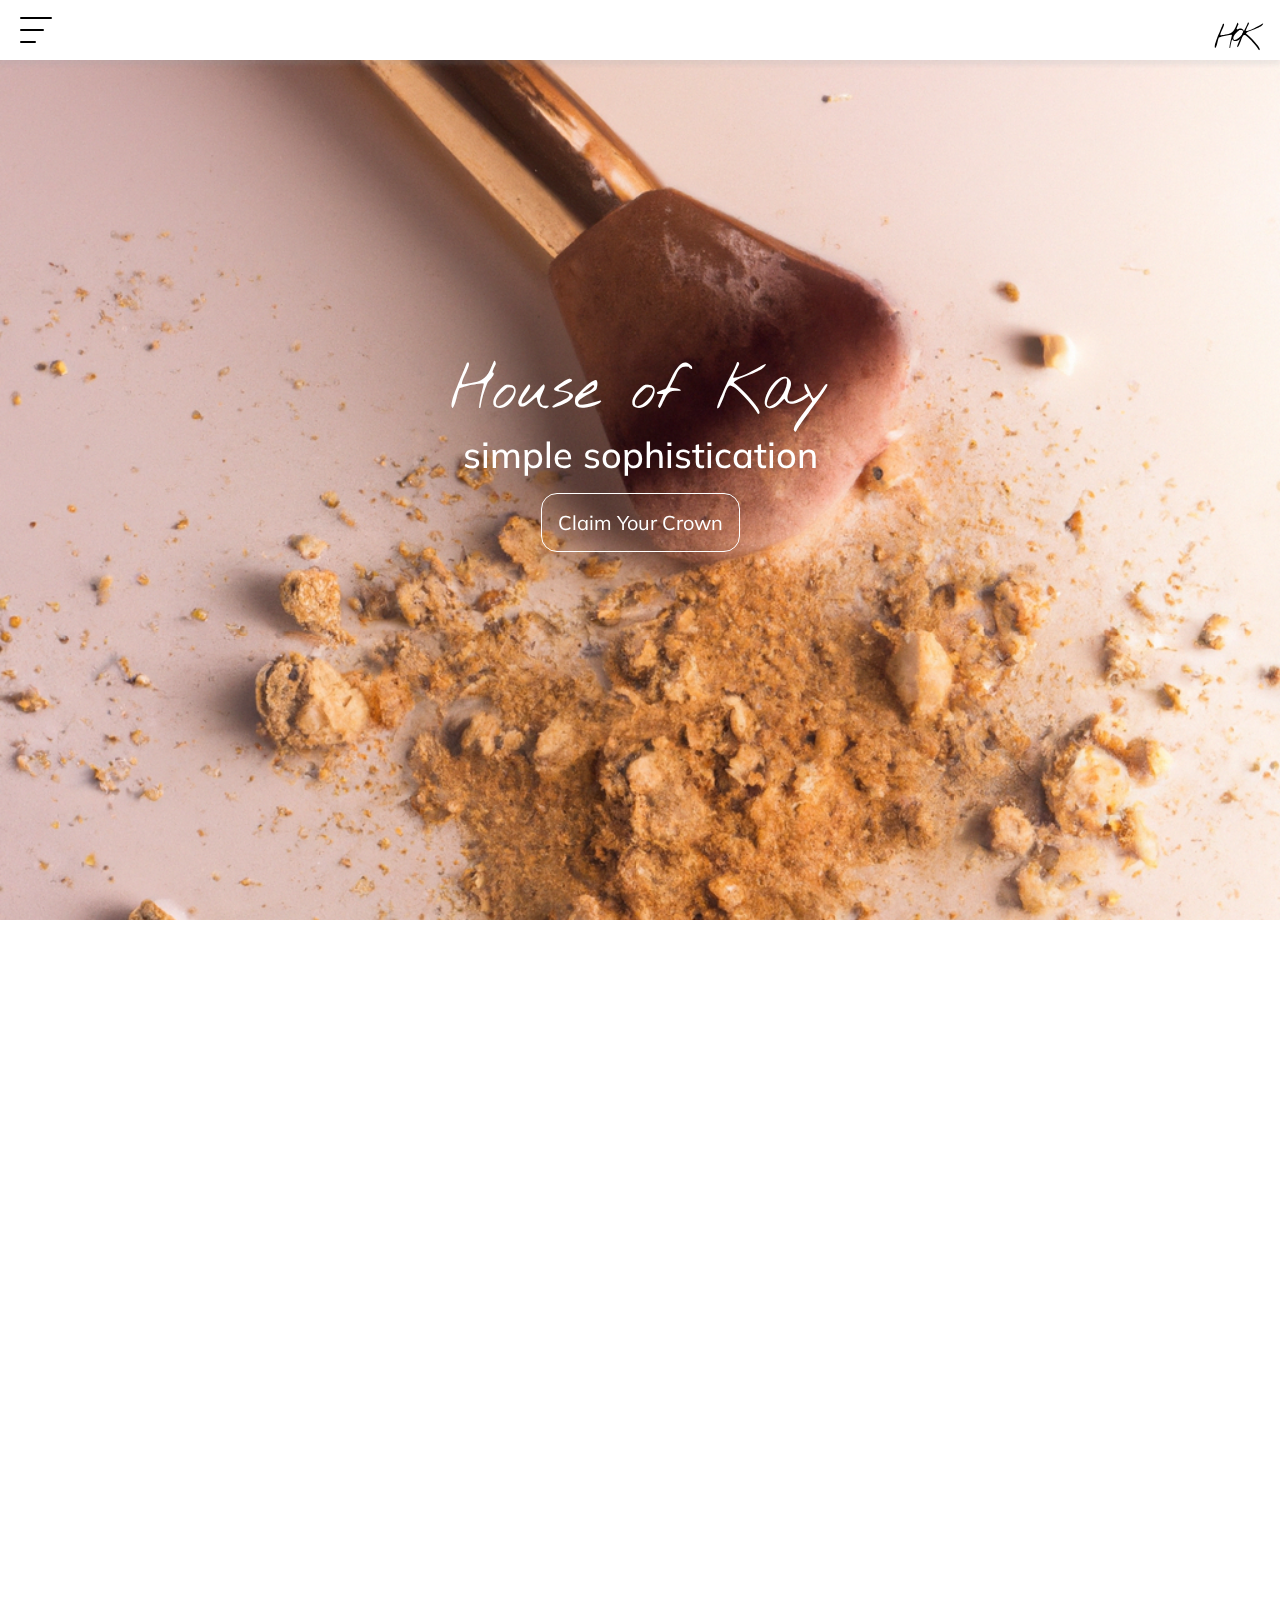
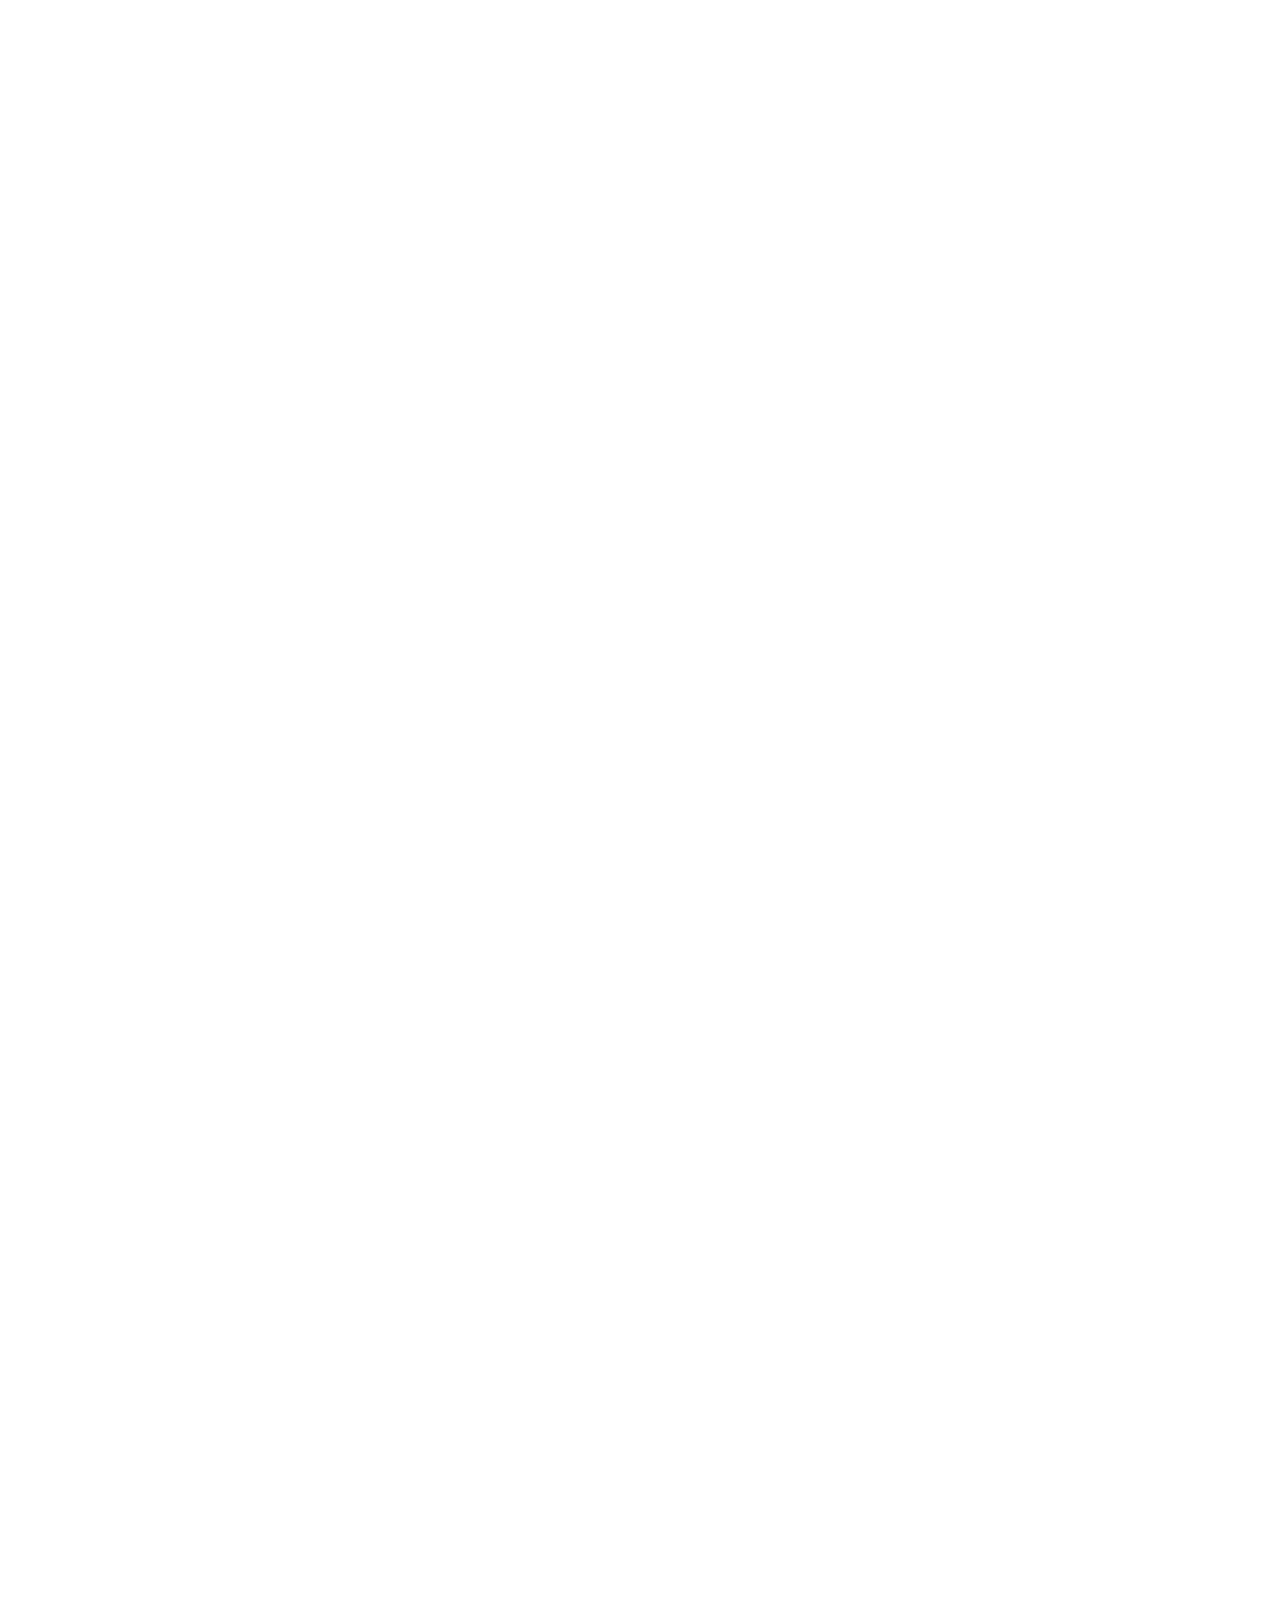
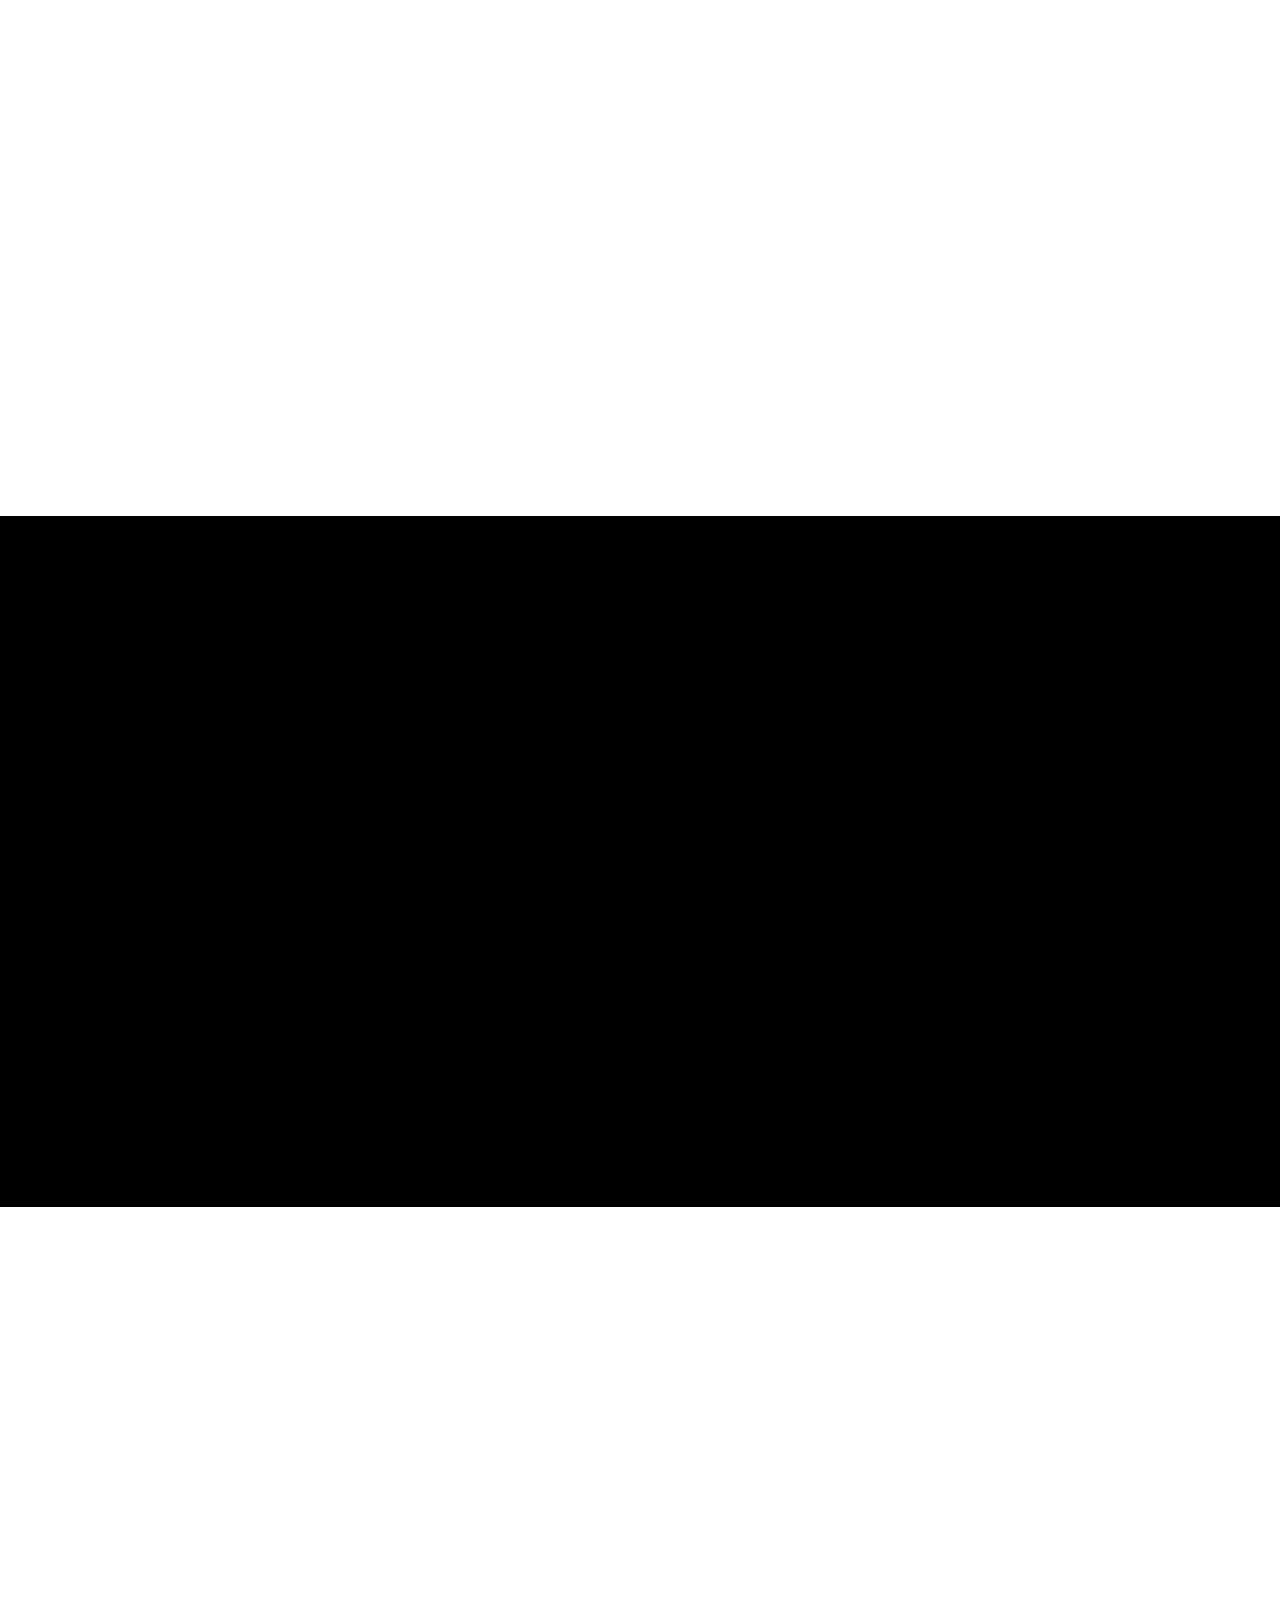
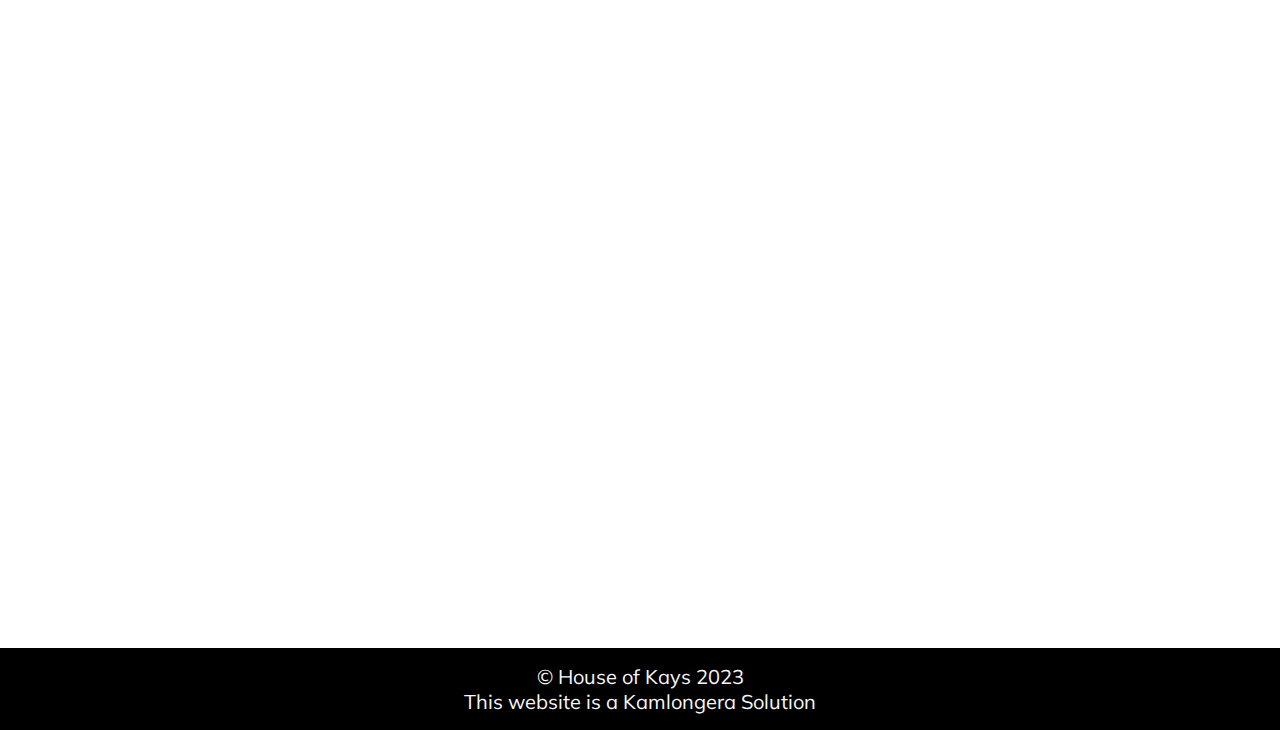
==== commit 46fa23de: "Fixed courses cards, still need mobile response w/ grids" ====
--- a/index.html
+++ b/index.html
@@ -4,7 +4,7 @@
         <meta charset="UTF-8">
         <meta http-equiv="X-UA-Compatible" content="IE=edge">
         <meta name="viewport" content="width=device-width, initial-scale=1.0">
-        <title>House of Kays</title>
+        <title>House of Kay</title>
         <link rel="icon" type="image/png" href="./hok-logo.svg">
         <link rel="stylesheet" href="https://cdnjs.cloudflare.com/ajax/libs/font-awesome/6.2.0/css/all.min.css">
         <link rel="stylesheet" href="./style.css">
@@ -30,7 +30,7 @@
                      </div>
                     <ul class="menu-items" id="menu-items">
                         <li><a href="#about" id="nav-about">About</a></li>
-                        <!-- <li><a href="#services" id="nav-services">Services</a></li> -->
+                        <li><a href="#courses" id="nav-services">Courses</a></li>
                         <li><a href="#contact" id="nav-contact">Contact</a></li>
                         <div class="menu-sub-items">
                             <li> <a href="https://instagram.com/houseofkays/" target="_blank"><i class="fa-brands fa-instagram"></i></a></i> <a href="https://wa.me/27621540655?text=Hello%20I%20would%20like%20to%20book%20a%20consultation%20with%20you"><i class="fa-brands fa-whatsapp"></i></a></li>
@@ -83,10 +83,10 @@
                 <div class="abt-img-2" data-aos="zoom-in" data-aos-delay="600">
                     <img class="" src="./assets/about-2.png" alt="">
                 </div>
-                <h3 class="abt-main-heading-2">Jemimah Kandemiiri</h3>
-                <p class="abt-sub-heading-2">CEO & Founder</p>
-            </div>
-            <div class="abt-details-2">
+                <h3 class="abt-main-heading-2" data-aos-delay="650">Jemimah Kandemiiri</h3>
+                <p class="abt-sub-heading-2" data-aos-delay="700">CEO & Founder</p>
+            </div>
+            <div class="abt-details-2" data-aos-delay="800">
                 <!-- <h2 class="abt-main-heading-2">About</h2> -->
                 <p class="abt-sub-heading-2-2">Jemimah Kandemiiri is a renowned model coach, philanthropist, and pageant title
                     holder with a wealth of experience in the modeling industry. She began her modeling
@@ -100,54 +100,80 @@
         <section class="courses" id="courses">
             <h2 class="courses-main-heading" data-aos="fade-right" data-aos-delay="500">Courses</h2>
                 <div class="courses-container">
-                    <div class="course-item" data-aos="fade-right" data-aos-delay="600">
+                    <div class="course-item" data-aos="fade-right" data-aos-delay="700">
                         <img src="./assets/course-1-a.png" alt="">
-                        <span class="course-name">Commercial Modelling</span>
-                        <button class="course-btn">Enquire Now</button>
+                        <div class="course-description">
+                            <a href="https://bit.ly/hoksurvey" target="_blank"><span class="course-name">Commercial Modelling</span></a>
+                            <button hidden class="course-btn">Enquire Now</button>
+                        </div>
                     </div>
                     <div class="course-item" data-aos="fade-right" data-aos-delay="700">
                         <img src="./assets/course-2.png" alt="">
-                        <span class="course-name">Professional Deportment</span>
-                        <button class="course-btn">Enquire Now</button>
-                    </div>
-                    <div class="course-item" data-aos="fade-right" data-aos-delay="800">
+                        <div class="course-description">
+                            <a href="https://bit.ly/hoksurvey" target="_blank"><span class="course-name">Professional Deportment</span></a>
+                            <button hidden class="course-btn">Enquire Now</button>
+                        </div>
+                    </div>
+                    <div class="course-item" data-aos="fade-right" data-aos-delay="700">
                         <img src="./assets/course-3.png" alt="">
-                        <span class="course-name">Fitness Modelling</span>
-                        <button class="course-btn">Enquire Now</button>
-                    </div>
-                    <div class="course-item" data-aos="fade-right" data-aos-delay="900">
+                        <div class="course-description">
+                            <a href="https://bit.ly/hoksurvey" target="_blank"><span class="course-name">Fitness Modelling</span></a>
+                            <button hidden class="course-btn">Enquire Now</button>
+                        </div>
+                    </div>
+                    <div class="course-item" data-aos="fade-right" data-aos-delay="700">
                         <img src="./assets/course-4.png" alt="">
-                        <span class="course-name">Make Up For Models</span>
-                        <button class="course-btn">Enquire Now</button>
-                    </div>
-                    <div class="course-item" data-aos="fade-right" data-aos-delay="1000">
+                        <div class="course-description">
+                            <a href="https://bit.ly/hoksurvey" target="_blank"><span class="course-name">Make Up For Models</span></a>
+                            <button hidden class="course-btn">Enquire Now</button>
+                        </div>
+                    </div>
+                    <div class="course-item" data-aos="fade-right" data-aos-delay="700">
                         <img src="./assets/course-7.png" alt="">
-                        <span class="course-name">Photography & Posing 101</span>
-                        <button class="course-btn">Enquire Now</button>
-                    </div>
-                    <div class="course-item" data-aos="fade-right" data-aos-delay="1100">
+                        <div class="course-description">
+                            <a href="https://bit.ly/hoksurvey" target="_blank"><span class="course-name">Photography & Posing</span></a>
+                            <button hidden class="course-btn">Enquire Now</button>
+                        </div>
+                    </div>
+                    <div class="course-item" data-aos="fade-right" data-aos-delay="700">
                         <img src="./assets/course-6.png" alt="">
-                        <span class="course-name">Runway Modelling</span>
-                        <button class="course-btn">Enquire Now</button>
+                        <div class="course-description">
+                            <a href="https://bit.ly/hoksurvey" target="_blank"><span class="course-name">Runway Modelling</span></a>
+                            <button hidden class="course-btn">Enquire Now</button>
+                        </div>
+                    </div>
+                    <div class="course-item" data-aos="fade-right" data-aos-delay="700">
+                        <img src="./assets/course-5.png" alt="">
+                        <div class="course-description">
+                            <a href="https://bit.ly/hoksurvey" target="_blank"><span class="course-name">Wardrobe & Styling</span></a>
+                            <button hidden class="course-btn">Enquire Now</button>
+                        </div>
+                    </div>
+                    <div class="course-item" data-aos="fade-right" data-aos-delay="700">
+                        <img src="./assets/course-8.png" alt="">
+                        <div class="course-description">
+                            <a href="https://bit.ly/hoksurvey" target="_blank"><span class="course-name">Pageantry Prep</span></a>
+                            <button hidden class="course-btn">Enquire Now</button>
+                        </div>
                     </div>
                 </div>
         </section>
 
         <!-- Testimonials Section -->
         <section class="testimonials" id="testimonials">
-            <h2 class="testimonials-main-heading" data-aos="fade-left" data-aos-delay="450">Testimonials</h2>
+            <h2 class="testimonials-main-heading" data-aos="fade-left" data-aos-delay="500">Testimonials</h2>
             <div class="testimonial-container">
-                <div class="testimonial-item" data-aos="fade-left" data-aos-delay="525">
+                <div class="testimonial-item" data-aos="fade-left" data-aos-delay="800">
                     <img src="" alt="">
                     <span class="testimonial-description">"Lorem ipsum dolor sit amet consectetur adipisicing elit. Corrupti ipsa alias, saepe ex in enim tempora eaque? Illum dolore debitis nesciunt consectetur, quibusdam minima deserunt numquam pariatur repudiandae similique vel?"</span>
                     <p class="testimonial-name">Person A</p>
                 </div>
-                <div class="testimonial-item" data-aos="fade-left" data-aos-delay="550">
+                <div class="testimonial-item" data-aos="fade-left" data-aos-delay="800">
                     <img src="" alt="">
                     <span class="testimonial-description">"Lorem ipsum dolor sit amet consectetur adipisicing elit. Corrupti ipsa alias, saepe ex in enim tempora eaque? Illum dolore debitis nesciunt consectetur, quibusdam minima deserunt numquam pariatur repudiandae similique vel?"</span>
                     <p class="testimonial-name">Person B</p>
                 </div>
-                <div class="testimonial-item">
+                <div class="testimonial-item" data-aos="fade-left" data-aos-delay="800">
                     <img src="" alt="">
                     <span class="testimonial-description">"Lorem ipsum dolor sit amet consectetur adipisicing elit. Corrupti ipsa alias, saepe ex in enim tempora eaque? Illum dolore debitis nesciunt consectetur, quibusdam minima deserunt numquam pariatur repudiandae similique vel?"</span>
                     <p class="testimonial-name">Person C</p>
--- a/style.css
+++ b/style.css
@@ -438,11 +438,11 @@
   flex-direction: column;
   justify-content: center;
   align-items: center;  
-  /* height: 100vh; */
+  height: 100vh;
   /* padding: 10px 0px; */
   background-color: white;
   padding-top:1rem;
-  /* margin-bottom: 2rem; */
+  margin-bottom: 2rem;
 }
 
 .courses-main-heading {
@@ -465,19 +465,28 @@
 } */
 
 .course-item {
-  width: 40%;
+  width: 20%;
   margin: 10px;
   border: 1px solid black;
   display: flex;
   flex-direction: column;
   justify-content: center;
   align-items: center;
-  border-radius: 1rem;
+  /* border-radius: 1rem; */
+  position: relative;
 }
 
 .course-item img {
   width: 100%;
-  border-radius: 1rem 1rem 0 0;
+  /* border-radius: 1rem 1rem 0 0; */
+}
+
+.course-description {
+  position: absolute;
+  display: flex;
+  flex-direction: column;
+  align-items: center;
+  justify-content: center;
 }
 
 .course-name {
@@ -485,24 +494,37 @@
   font-size: 1.25rem;
   text-align: center;
   padding: 1rem;
+  color: white;
+  /* background: linear-gradient(black to white); */
+  /* box-shadow: 0 5px 4px rgb(0, 0, 0 / 15%); */
+  font-style: bold;
+  background-color: black;
+  border-radius: 0.5rem;
+}
+
+.course-name:hover {
+  color: #FFD100;
+  background-color: black
 }
 
 .course-btn {
-  border: 1px solid white;
+  /* border: 1px solid black; */
   background-color: black;
   color: white;
   padding: 1rem;
   margin: 0.5rem;
-  width: 50%;
+  width: 10rem;
   cursor: pointer;
-  border-radius: 1rem;
+  /* border-radius: 1rem; */
 }
 
 .course-btn:hover {
-  background-color: white;
-  color: black;
-  border: 1px solid black;
-}
+  background-color: black;
+  color: white;
+  border: 1px solid white;
+}
+
+
 
 
 /* Testimonials */
@@ -552,17 +574,21 @@
 }
 
 .testimonial-description {
-  font-family: "Mulish";
-  font-size: 1.25rem;
-  text-align: center;
-  padding: 1rem;
-  font-style: italic;
-  color: white;
+    font-family: "Mulish";
+    font-size: 1rem;
+    font-weight: 500;
+    color: white;
+    text-align: center;
+    padding: 1.25rem;
+    margin-left: 2.5rem;
+    margin-right: 2.5rem;
+    line-height: 1.75rem;
+    font-style: italic;
 }
 
 .testimonial-name {
   font-family: "Mulish";
-  font-size: 1.5rem;
+  font-size: 1rem;
   text-align: center;
   padding: 0.5rem;
   font-style: bold;
@@ -820,6 +846,12 @@
   .testimonials-main-heading {
     font-size: 1.875rem;
   }
+  .testimonial-description {
+    font-size: 1.25rem;
+  }
+  .testimonial-name {
+    font-size: 1.25rem;
+  }
   .contact-item-first {
     font-size: 3rem;
   }
@@ -891,6 +923,12 @@
   .testimonials-main-heading {
     font-size: 3.75rem;
   }
+  .testimonial-description {
+    font-size: 1.5rem;
+  }
+  .testimonial-name {
+    font-size: 1.5rem;
+  }
   .abt-main-sub-heading-2 {
     font-size:2.25rem;
   }
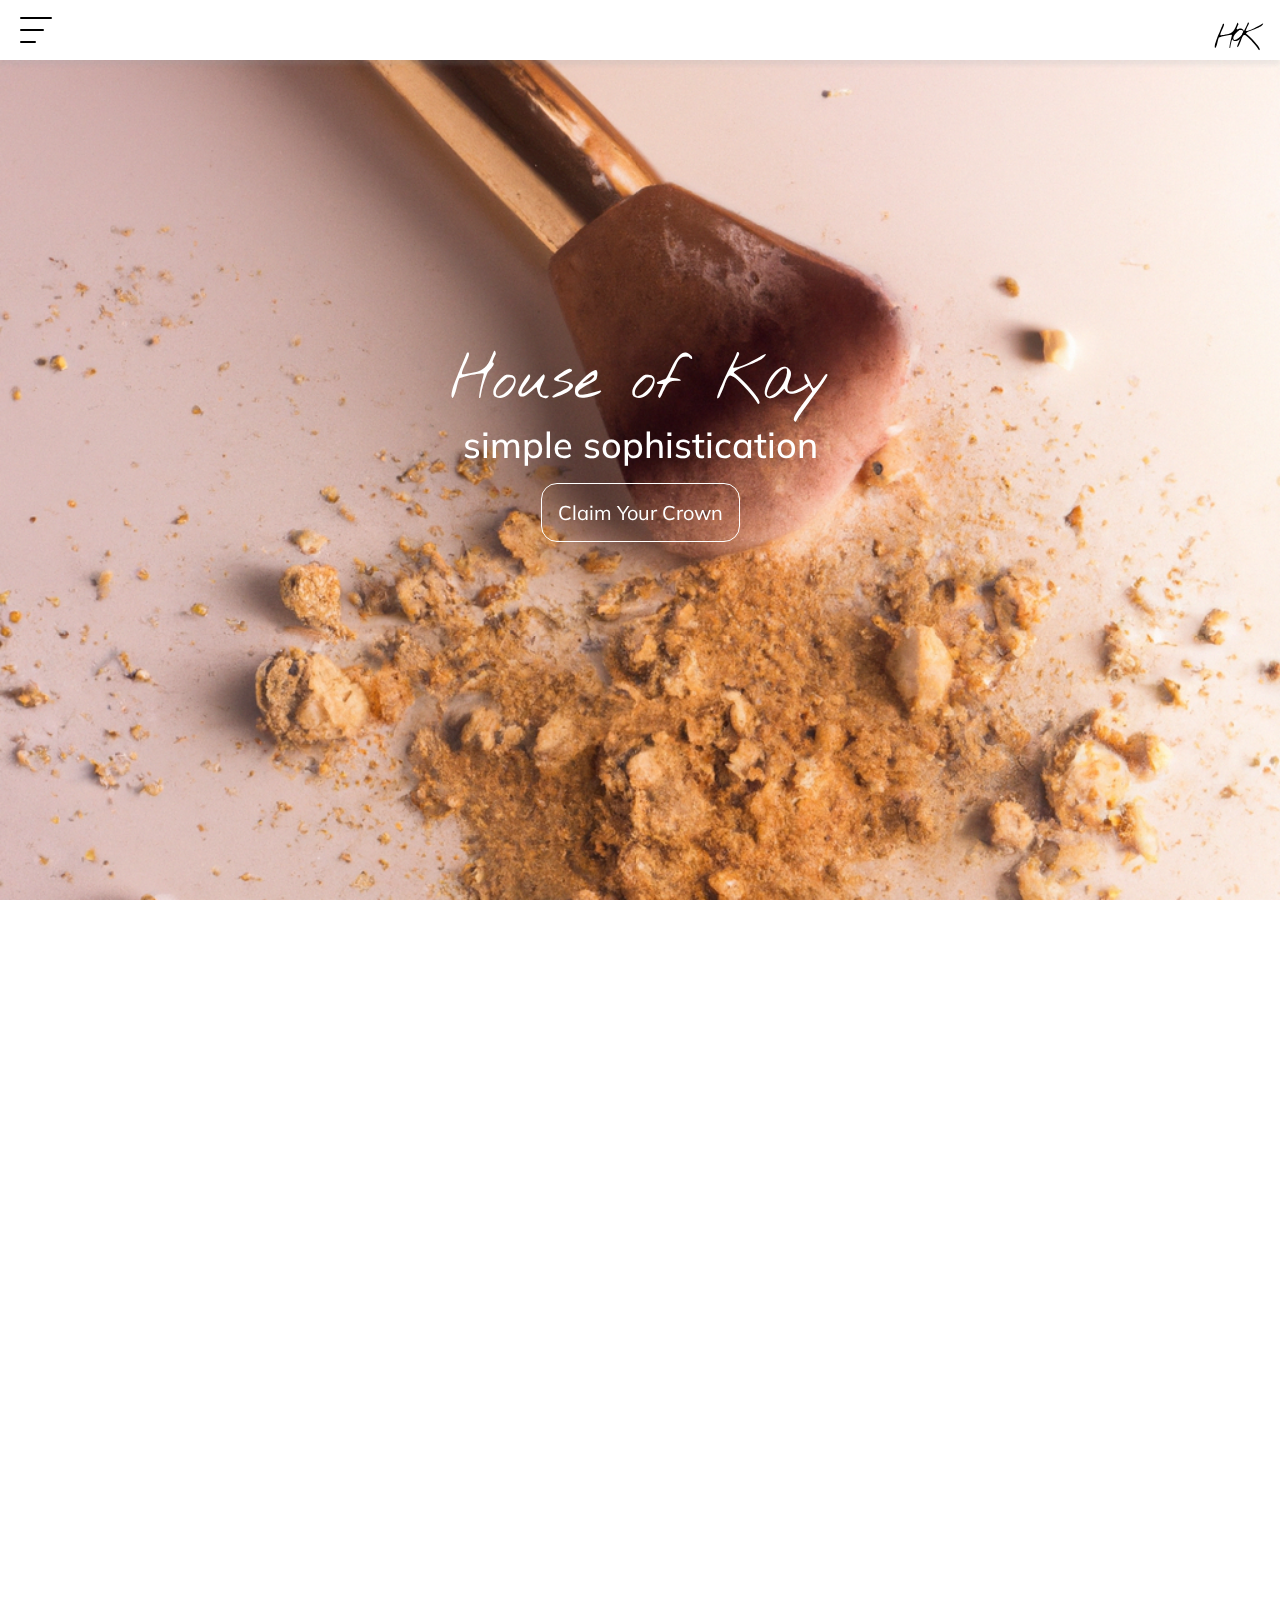
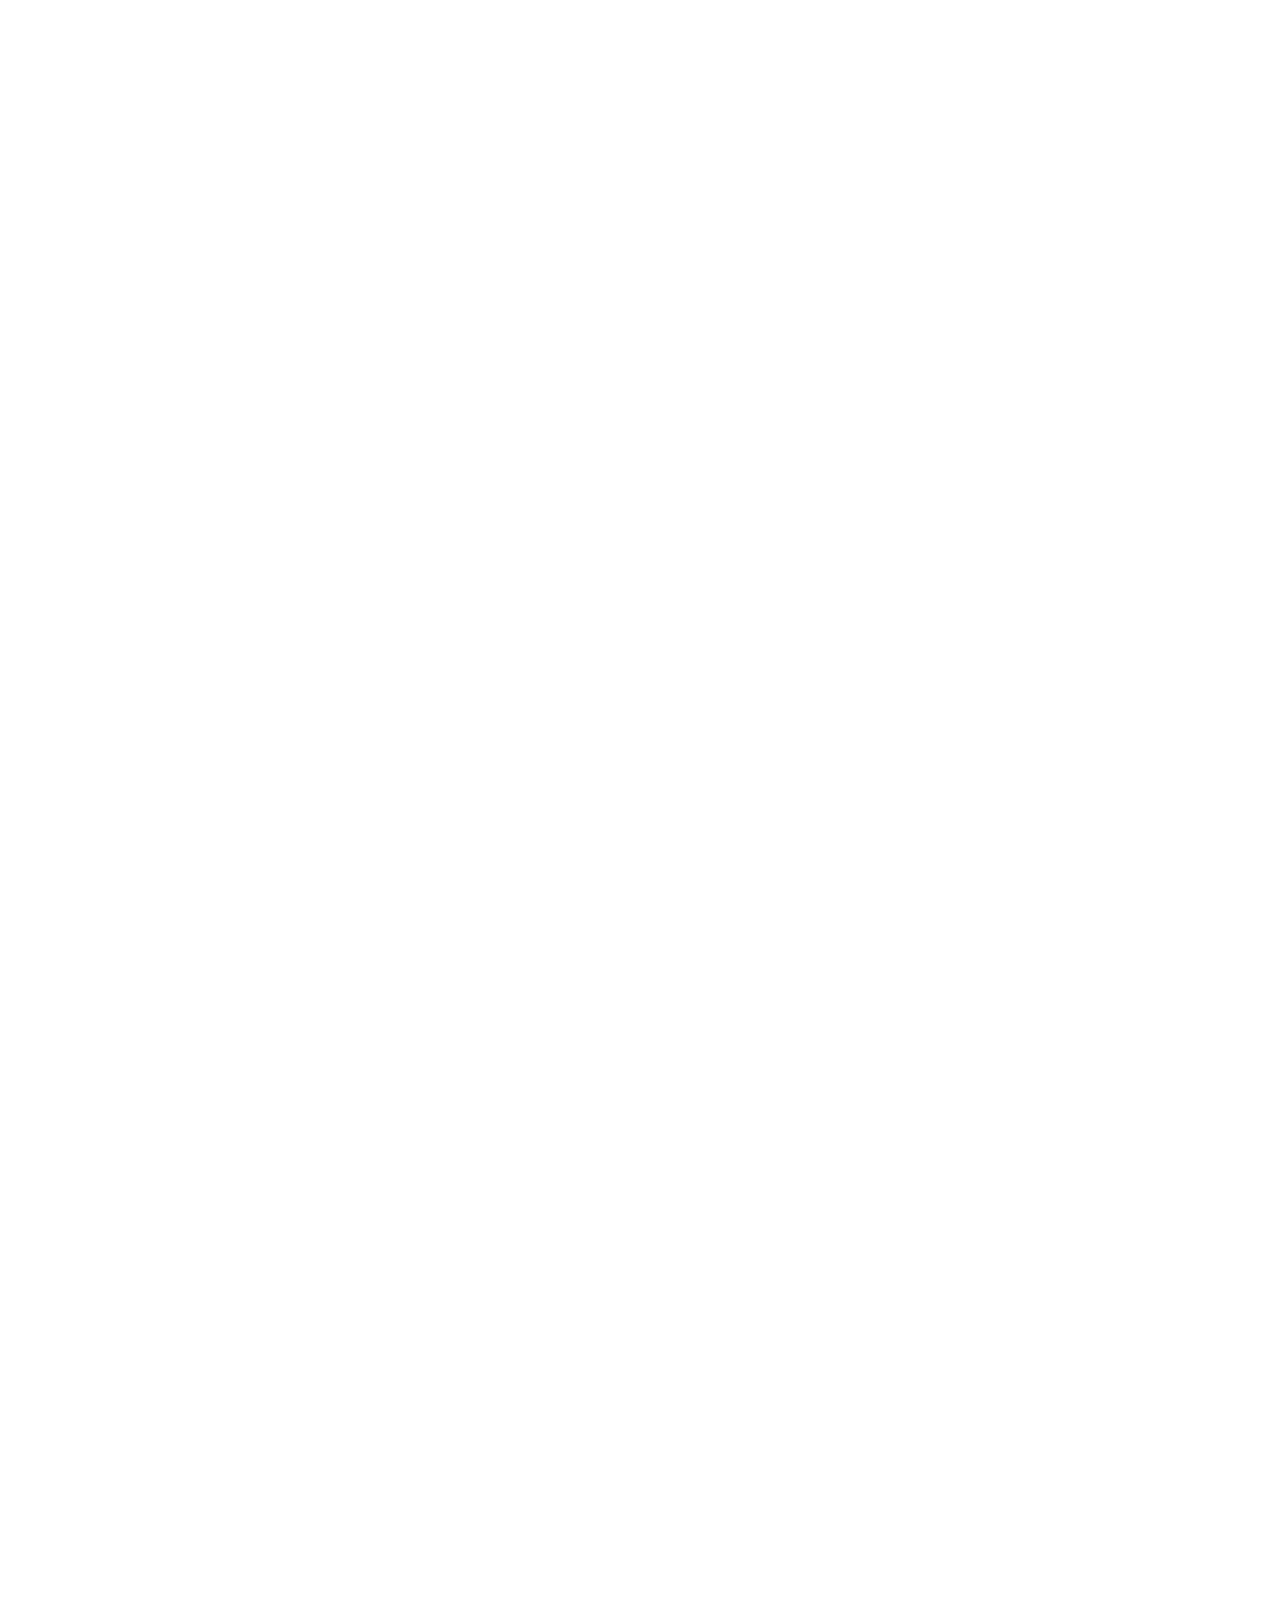
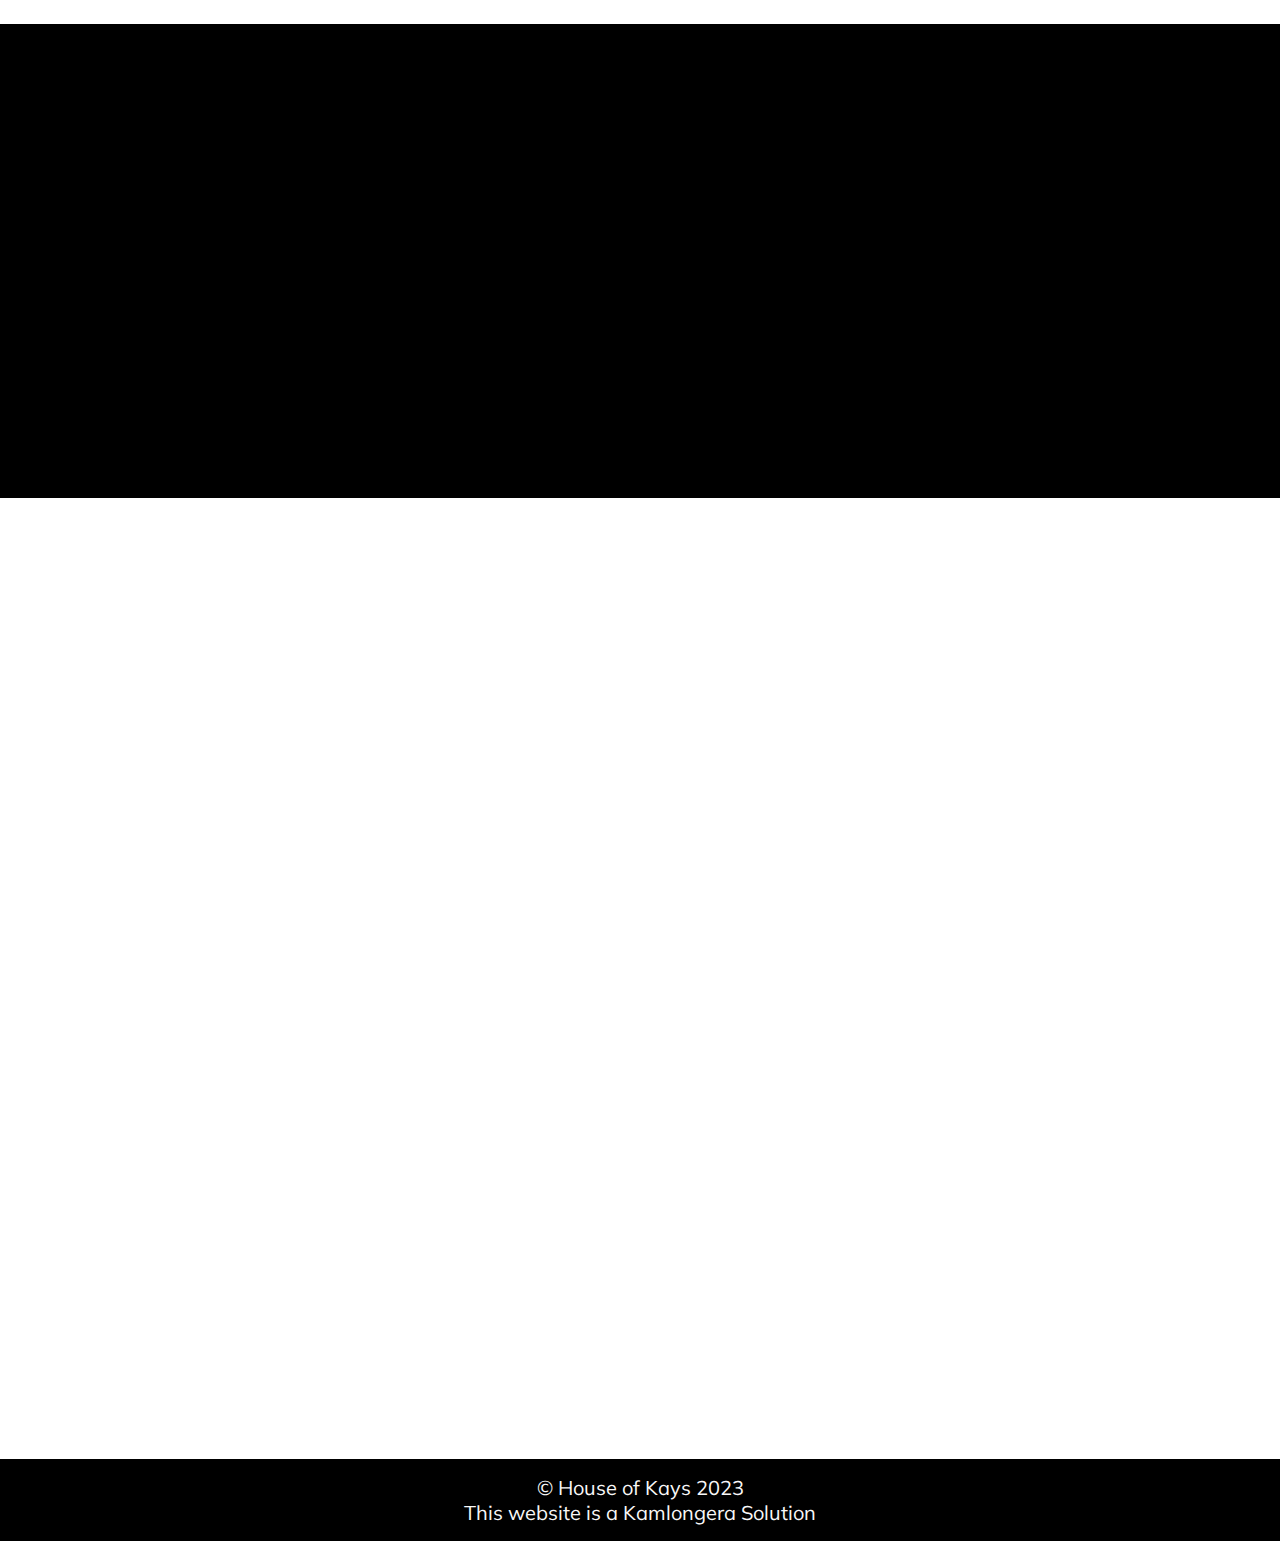
==== commit 906eebe9: "Added outstanding pages; requires refurbishing" ====
--- a/index.html
+++ b/index.html
@@ -28,10 +28,11 @@
                     <div class="logo">
                         <a href="./index.html"><img src="./hok-logo.svg" alt=""></a>
                      </div>
-                    <ul class="menu-items" id="menu-items">
-                        <li><a href="#about" id="nav-about">About</a></li>
-                        <li><a href="#courses" id="nav-services">Courses</a></li>
-                        <li><a href="#contact" id="nav-contact">Contact</a></li>
+                     <ul class="menu-items" id="menu-items">
+                        <li><a href="./index.html" id="nav-home">Home</a></li>
+                        <li><a href="./about.html" id="nav-about">About</a></li>
+                        <li><a href="./blog.html" id="nav-services">Blog</a></li>
+                        <li><a href="./contact.html" id="nav-contact">Contact</a></li>
                         <div class="menu-sub-items">
                             <li> <a href="https://instagram.com/houseofkays/" target="_blank"><i class="fa-brands fa-instagram"></i></a></i> <a href="https://wa.me/27621540655?text=Hello%20I%20would%20like%20to%20book%20a%20consultation%20with%20you"><i class="fa-brands fa-whatsapp"></i></a></li>
                             <!-- <li><a href="https://www.google.com/maps/place/Hatfield,+Pretoria,+0028,+South+Africa/@-25.7482297,28.2338045,16z/data=!3m1!4b1!4m5!3m4!1s0x1e95600c742e61e1:0x9075d2c9b4ee7098!8m2!3d-25.7487333!4d28.2380432" target="_blank">Johannesburg, South Africa</a></li> -->
--- a/style.css
+++ b/style.css
@@ -1,7 +1,7 @@
 * {
   margin: 0;
   padding: 0;
-  box-sizing: box-border;
+  box-sizing: border-box;
 }
 
 body {
@@ -34,7 +34,7 @@
 
 .container {
   max-width: 1050px;
-  width: 90px;
+  width: 90%;
   margin: auto;
   height: 100%;
   position: absolute;
@@ -66,7 +66,7 @@
   text-decoration: none;
   color:#FFFFFF;
   font-weight: 500;
-  font-size:2;
+  font-size: 2rem;
   padding: 0.7rem;
 }
 
@@ -245,6 +245,50 @@
   object-fit: cover;
 }
 
+.hero-about {
+  background-image: url('./assets/hero-13.png');
+  display: flex;
+  flex-direction: column;
+  justify-content: center;
+  align-items: center;  
+  background-position: center 25%;
+  background-size: cover;
+  background-repeat: no-repeat;
+  height: 100vh;
+  /* margin: 1rem; */
+  padding: 10px 0px;
+  object-fit: cover;
+}
+
+.hero-blog {
+  background-image: url('./assets/hero-11.png');
+  display: flex;
+  flex-direction: column;
+  justify-content: center;
+  align-items: center;  
+  background-position: center 25%;
+  background-size: cover;
+  background-repeat: no-repeat;
+  height: 100vh;
+  /* margin: 1rem; */
+  padding: 10px 0px;
+  object-fit: cover;
+}
+.hero-contact {
+  background-image: url('./assets/hero-12.png');
+  display: flex;
+  flex-direction: column;
+  justify-content: center;
+  align-items: center;  
+  background-position: center 25%;
+  background-size: cover;
+  background-repeat: no-repeat;
+  height: 100vh;
+  /* margin: 1rem; */
+  padding: 10px 0px;
+  object-fit: cover;
+}
+
 .headings {
   display: flex;
   flex-direction: column;
@@ -259,11 +303,25 @@
   color: white;
 }
 
+.main-heading-about {
+  font-family: "Nothing You Could Do";
+  font-size: 1.875rem;
+  font-weight: 500;
+  color: black;
+}
+
 .sub-heading {
   font-family: "Mulish";
   font-size: 1.25rem;
   font-weight: 500;
   color: white;
+}
+
+.sub-heading-about {
+  font-family: "Mulish";
+  font-size: 1.25rem;
+  font-weight: 500;
+  color: black;
 }
 
 .cta-1 {
@@ -277,6 +335,7 @@
   background-color: transparent;
   cursor: pointer;
 }
+
 
 .cta-1:hover {
   background-color: transparent;
@@ -286,6 +345,27 @@
   box-shadow: 0 25px 50px -12px rgb(0 0 0 / 0.25);
 }
 
+.cta-2 {
+  font-family: "Mulish";
+  font-size: 0.875rem;
+  border: solid white 0.1rem;
+  color: white;
+  border-radius: 1rem;
+  padding: 1rem;
+  margin: 1rem;
+  background-color: transparent;
+  cursor: pointer;
+}
+
+.cta-2:hover {
+  background-color: transparent;
+  color: #FFD100;
+  border: solid #FFD100 0.1rem;
+  border-radius: 1rem;
+  box-shadow: 0 25px 50px -12px rgb(0 0 0 / 0.25);
+}
+
+
 /* About Section 1*/
 
 .abt {
@@ -293,10 +373,11 @@
   flex-direction: column;
   justify-content: center;
   align-items: center;  
-  height: 100vh;
+  height: auto;
   /* padding: 10px 0px; */
   background-color: white;
   padding-top:2rem;
+  padding-bottom:2rem;
   /* margin-bottom: 2rem; */
 }
 
@@ -362,16 +443,51 @@
   height: 100vh;
   /* padding: 10px 0px; */
   background-color: black;
-  padding-top:1rem;
+  padding-top:2rem;
+  /* padding-bottom:2rem; */
   /* margin-bottom: 2rem; */
 }
 
+.abt-page-2 {
+  display: flex;
+  /* flex-direction: row; */
+  flex-wrap: wrap;
+  justify-content: center;
+  align-items: center;  
+  height: 100%;
+  /* padding: 10px 0px; */
+  background-color: black;
+  padding-top:2rem;
+  /* padding-bottom:2rem; */
+  /* margin-bottom: 2rem; */
+}
+
+.abt-page-details-2 {
+  color: white;
+  background-color: black;
+  display: flex;
+  flex-direction: column;
+  justify-content: center;
+  align-items: center;
+  /* width: 50vw; */
+}
+
+.abt-page-2-1 {
+  display: flex;
+  flex-direction: column;
+  justify-content: center;
+  align-items: center;
+  width: 50vw;
+  flex: 1 1 768px;
+}
+
 .abt-2-1 {
   display: flex;
   flex-direction: column;
   justify-content: center;
   align-items: center;
 }
+
 
 .abt-img-2 {
   display: block;
@@ -421,7 +537,7 @@
 
 .abt-sub-heading-2-2 {
   font-family: "Mulish";
-  font-size: 1.25rem;
+  font-size: 0.75rem;
   font-weight: 500;
   color: white;
   text-align: center;
@@ -438,10 +554,11 @@
   flex-direction: column;
   justify-content: center;
   align-items: center;  
-  height: 100vh;
+  height: auto;
   /* padding: 10px 0px; */
   background-color: white;
-  padding-top:1rem;
+  padding-top:2rem;
+  padding-bottom:2rem;
   margin-bottom: 2rem;
 }
 
@@ -451,6 +568,7 @@
   font-weight: 500;
   color: black;
   text-align: left;
+  margin-top: 1rem;
 }
 
 .courses-container {
@@ -491,15 +609,15 @@
 
 .course-name {
   font-family: "Mulish";
-  font-size: 1.25rem;
+  font-size: 0.35rem;
   text-align: center;
-  padding: 1rem;
+  padding: 0.5rem;
   color: white;
   /* background: linear-gradient(black to white); */
   /* box-shadow: 0 5px 4px rgb(0, 0, 0 / 15%); */
   font-style: bold;
   background-color: black;
-  border-radius: 0.5rem;
+  /* border-radius: 0.5rem; */
 }
 
 .course-name:hover {
@@ -525,8 +643,6 @@
 }
 
 
-
-
 /* Testimonials */
 
 .testimonials {
@@ -534,10 +650,11 @@
   flex-direction: column;
   justify-content: center;
   align-items: center;
-  height: 75vh;
+  height: auto;
   /* padding: 10px 0px; */
   background-color: black;
-  padding-top:1rem;
+  padding-top:2rem;
+  padding-bottom:2rem;
   /* margin-bottom: 2rem; */
 }
 
@@ -550,9 +667,9 @@
 }
 
 .testimonial-container {
-  display: inline-flex;
+  display: flex;
   /* flex-direction: row; */
-  /* flex-wrap: wrap; */
+  flex-wrap: wrap;
   justify-content: center;
   align-items: center;
 }
@@ -560,13 +677,14 @@
 .testimonial-item {
   min-width: 25%;
   margin: 10px;
-  border: 1px solid white;
+  /* border: 1px solid white; */
   border-radius: 1rem;
   display: flex;
   flex-direction: column;
   justify-content: center;
   align-items: center;
   width: 25%;
+  flex: 1 1 300px;
 }
 
 .testimonial-item img {
@@ -580,8 +698,8 @@
     color: white;
     text-align: center;
     padding: 1.25rem;
-    margin-left: 2.5rem;
-    margin-right: 2.5rem;
+    /* margin-left: 2.5rem;
+    margin-right: 2.5rem; */
     line-height: 1.75rem;
     font-style: italic;
 }
@@ -595,12 +713,93 @@
   color: white;
 }
 
+/* Blog Post Articles */
+
+.blog-posts {
+  display: flex;
+  flex-direction: column;
+  justify-content: center;
+  align-items: center;
+  height: auto;
+  /* padding: 10px 0px; */
+  background-color: black;
+  padding-top:2rem;
+  padding-bottom:2rem;
+  /* margin-bottom: 2rem; */
+}
+
+.blog-posts-main-heading {
+  font-family: "Nothing You Could Do";
+  font-size: 1.875rem;
+  font-weight: 500;
+  color: white;
+  text-align: left;
+}
+
+.blog-posts-container {
+  display: flex;
+  /* flex-direction: row; */
+  flex-wrap: wrap;
+  justify-content: center;
+  align-items: center;
+}
+
+.blog-posts-item {
+  min-width: 25%;
+  margin: 10px;
+  /* border: 1px solid white; */
+  border-radius: 1rem;
+  display: flex;
+  flex-direction: column;
+  justify-content: center;
+  align-items: center;
+  width: 25%;
+  flex: 1 1 300px;
+}
+
+.blog-posts-title {
+  font-size: 1.5rem;
+  color: white;
+  font-family: "Mulish";
+  padding: 0.5rem;
+  text-align: center;
+}
+.blog-posts-title {}
+.blog-posts-description {}
+
+.blog-posts-img {
+  border: 3px solid white;
+  border-radius: 2rem;
+  width: 100%;
+  height: 100%;
+}
+
+.blog-posts-description {
+    font-family: "Mulish";
+    font-size: 1rem;
+    font-weight: 500;
+    color: white;
+    text-align: center;
+    padding: 1.25rem;
+    /* margin-left: 2.5rem;
+    margin-right: 2.5rem; */
+    line-height: 1.75rem;
+    font-style: italic;
+}
+
+.blog-posts-name {
+  font-family: "Mulish";
+  font-size: 1rem;
+  text-align: center;
+  padding: 0.5rem;
+  font-style: bold;
+  color: white;
+}
 
 
 /* Contact Us */
 
 .contact {
-  margin-top: 5rem;
 }
 
 .contact-footer {
@@ -668,7 +867,7 @@
 .form-wrapper {
   display: flex;
   flex-direction: column;
-  align-items: center;
+  align-items: start;
   justify-content: center;
   margin: 0.5rem;
 }
@@ -681,13 +880,15 @@
 }
 
 input[type="text"],
-input[type="email"] {
+input[type="email"],
+input[type="textarea"] {
   width: 100%;
   padding: 10px;
   margin-bottom: 20px;
   border-radius: 5px;
   border: solid black 0.1rem;
   font-family: "Mulish";
+
 }
 
 input[type="text"]:focus, input[type="email"]:focus {
@@ -752,23 +953,66 @@
   .sub-heading {
     font-size: 1.5rem;
   }
+  .main-heading-about {
+    font-size: 2.25rem;
+  }
+  .sub-heading-about {
+    font-size: 1.5rem;
+  }
   .cta-1 {
     font-size: 1rem;
   }
+  .cta-2 {
+    font-size: 1rem;
+  }
   .abt-main-heading {
     font-size: 2.25rem;
   }
   .abt-sub-heading {
     font-size: 1.5rem;
   }
+  .abt-sub-heading-2-2 {
+    font-size: 0.875rem;
+  }
   .abt-main-heading-2 {
     font-size: 2.25rem;
   }
-  .courses-main-heading-2 {
-    font-size: 2.25rem;
-  }
-  .testimonials-main-heading-2 {
-    font-size: 2.25rem;
+  .course-name {
+    font-size: 0.75rem
+  }
+  .courses-main-heading {
+    font-size: 2.25rem;
+  }
+  .testimonials-main-heading {
+    font-size: 2.25rem;
+  }
+  .testimonial-description {
+    font-size: 1rem;
+    font-weight: 500;
+    padding: 1.25rem;
+    line-height: 1.75rem;
+  }
+  .testimonial-name {
+    font-size: 1rem;
+    text-align: center;
+    padding: 0.5rem;
+  }
+  .blog-posts-main-heading {
+    font-size: 2.25rem;
+  }
+  .blog-posts-title {
+    font-size: 1.75rem;
+  }
+  .blog-posts-description {
+    font-size: 1rem;
+    font-weight: 500;
+    padding: 1.25rem;
+    line-height: 1.75rem;
+  }
+  .blog-posts-name {
+    font-size: 1rem;
+    text-align: center;
+    padding: 0.5rem;
   }
   .abt-main-sub-heading-2 {
     font-size: 1.5rem;
@@ -825,21 +1069,37 @@
   .sub-heading {
     font-size: 1.875rem;
   }
+
+  .main-heading-about {
+    font-size: 3rem;
+  }
+  .sub-heading-about {
+    font-size: 1.875rem;
+  }
   .cta-1 {
     font-size: 1.125rem;
   }
+  .cta-2 {
+    font-size: 1.125rem;
+  }
   .abt-main-heading {
     font-size: 3rem;
   }
   .abt-sub-heading {
     font-size: 1.875rem;
   }
+  .abt-sub-heading-2-2 {
+    font-size: 1rem;
+  }
   .abt-main-heading-2 {
     font-size: 3rem;
   }
   .abt-main-sub-heading-2 {
     font-size: 1.875rem;
   }
+  .course-name {
+    font-size: 0.875rem
+  }
   .courses-main-heading {
     font-size: 1.875rem;
   }
@@ -852,6 +1112,18 @@
   .testimonial-name {
     font-size: 1.25rem;
   }
+  .blog-posts-main-heading {
+    font-size: 1.875rem;
+  }
+  .blog-posts-title {
+    font-size: 1.875rem;
+  }
+  .blog-posts-description {
+    font-size: 1.25rem;
+  }
+  .blog-posts-name {
+    font-size: 1.25rem;
+  }
   .contact-item-first {
     font-size: 3rem;
   }
@@ -904,7 +1176,17 @@
   .sub-heading {
     font-size:2.25rem;
   }
+
+  .main-heading-about {
+    font-size: 3.75rem;
+  }
+  .sub-heading-about {
+    font-size:2.25rem;
+  }
   .cta-1 {
+    font-size: 1.25rem;
+  }
+  .cta-2 {
     font-size: 1.25rem;
   }
   .abt-main-heading {
@@ -914,8 +1196,15 @@
     font-size:2rem;
     line-height: 2rem;
   }
+  .abt-sub-heading-2-2 {
+    font-size: 1.125rem;
+    line-height: 2rem;
+  }
   .abt-main-heading-2 {
     font-size: 3.75rem;
+  }
+  .course-name {
+    font-size: 1rem
   }
   .courses-main-heading {
     font-size: 3.75rem;
@@ -927,6 +1216,18 @@
     font-size: 1.5rem;
   }
   .testimonial-name {
+    font-size: 1.5rem;
+  }
+  .blog-posts-main-heading {
+    font-size: 3.75rem;
+  }
+  .blog-posts-title {
+    font-size: 2rem;
+  }
+  .blog-posts-description {
+    font-size: 1.5rem;
+  }
+  .blog-posts-name {
     font-size: 1.5rem;
   }
   .abt-main-sub-heading-2 {
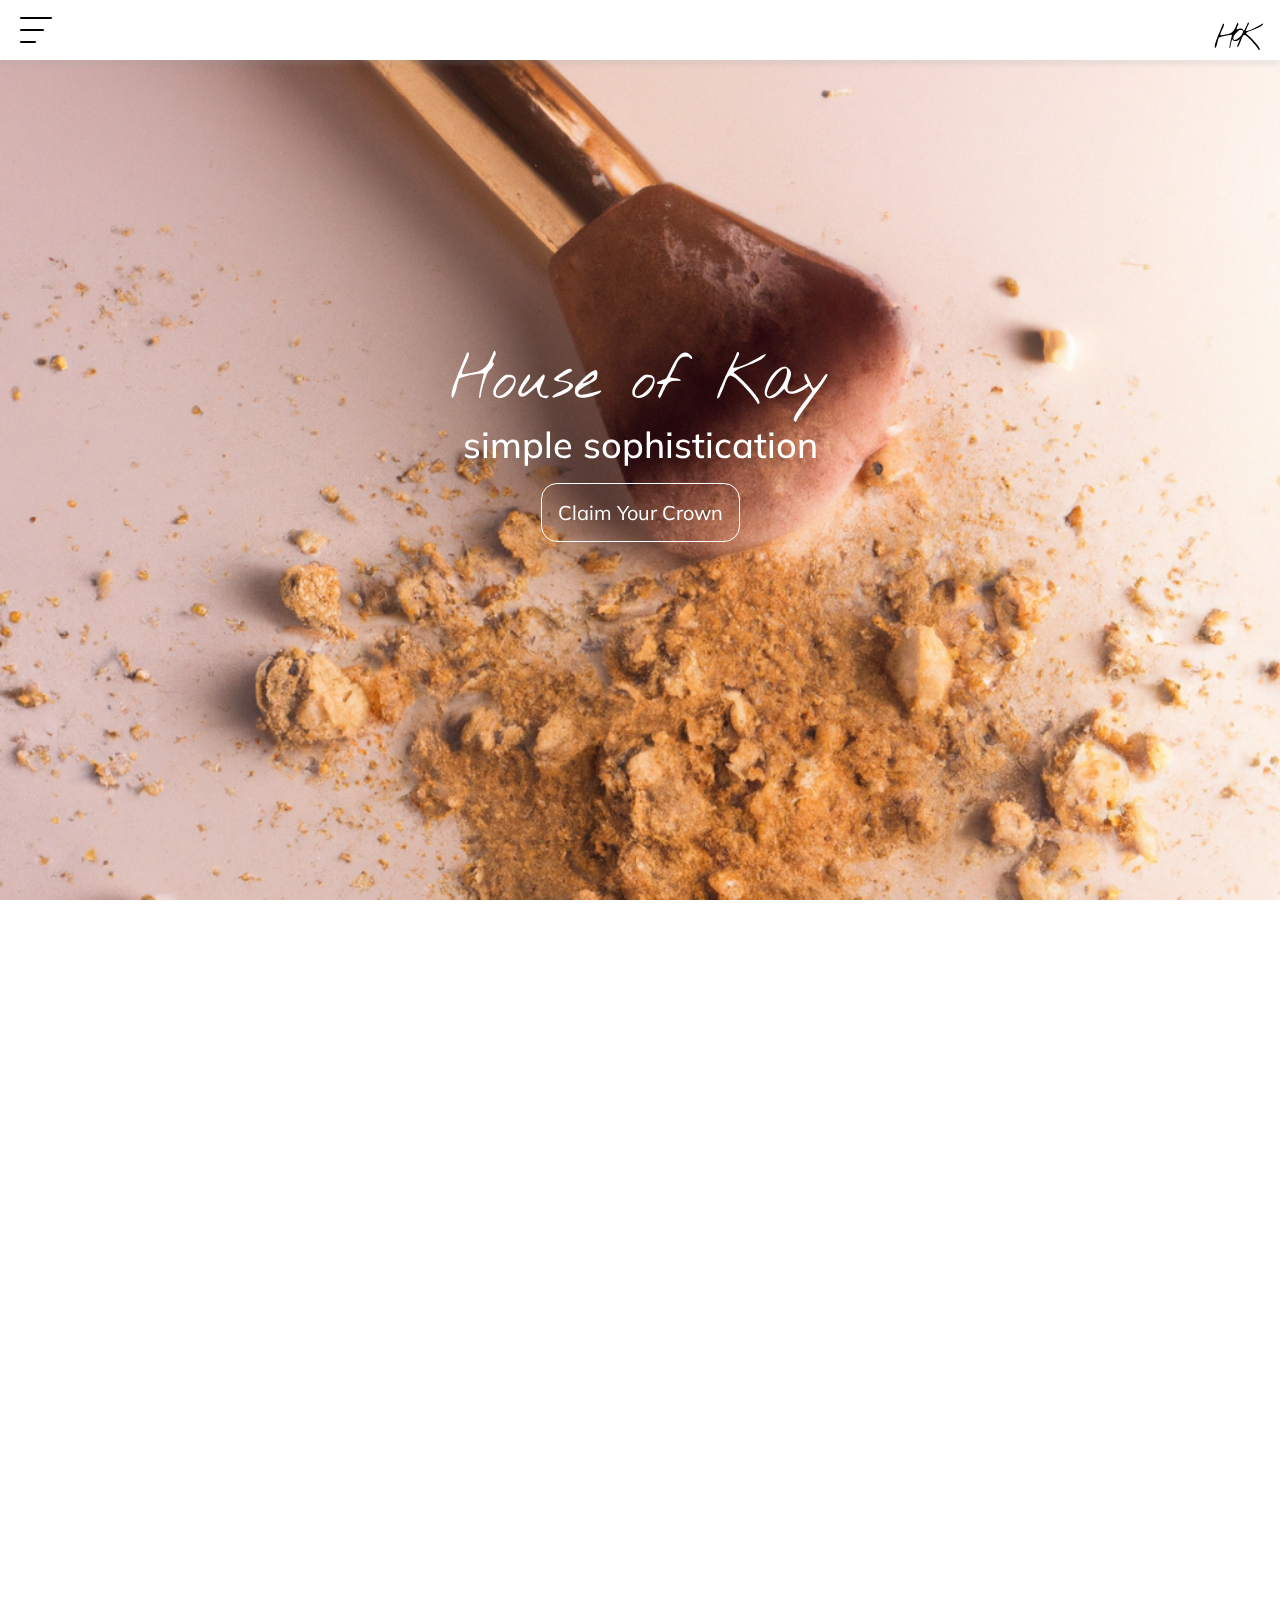
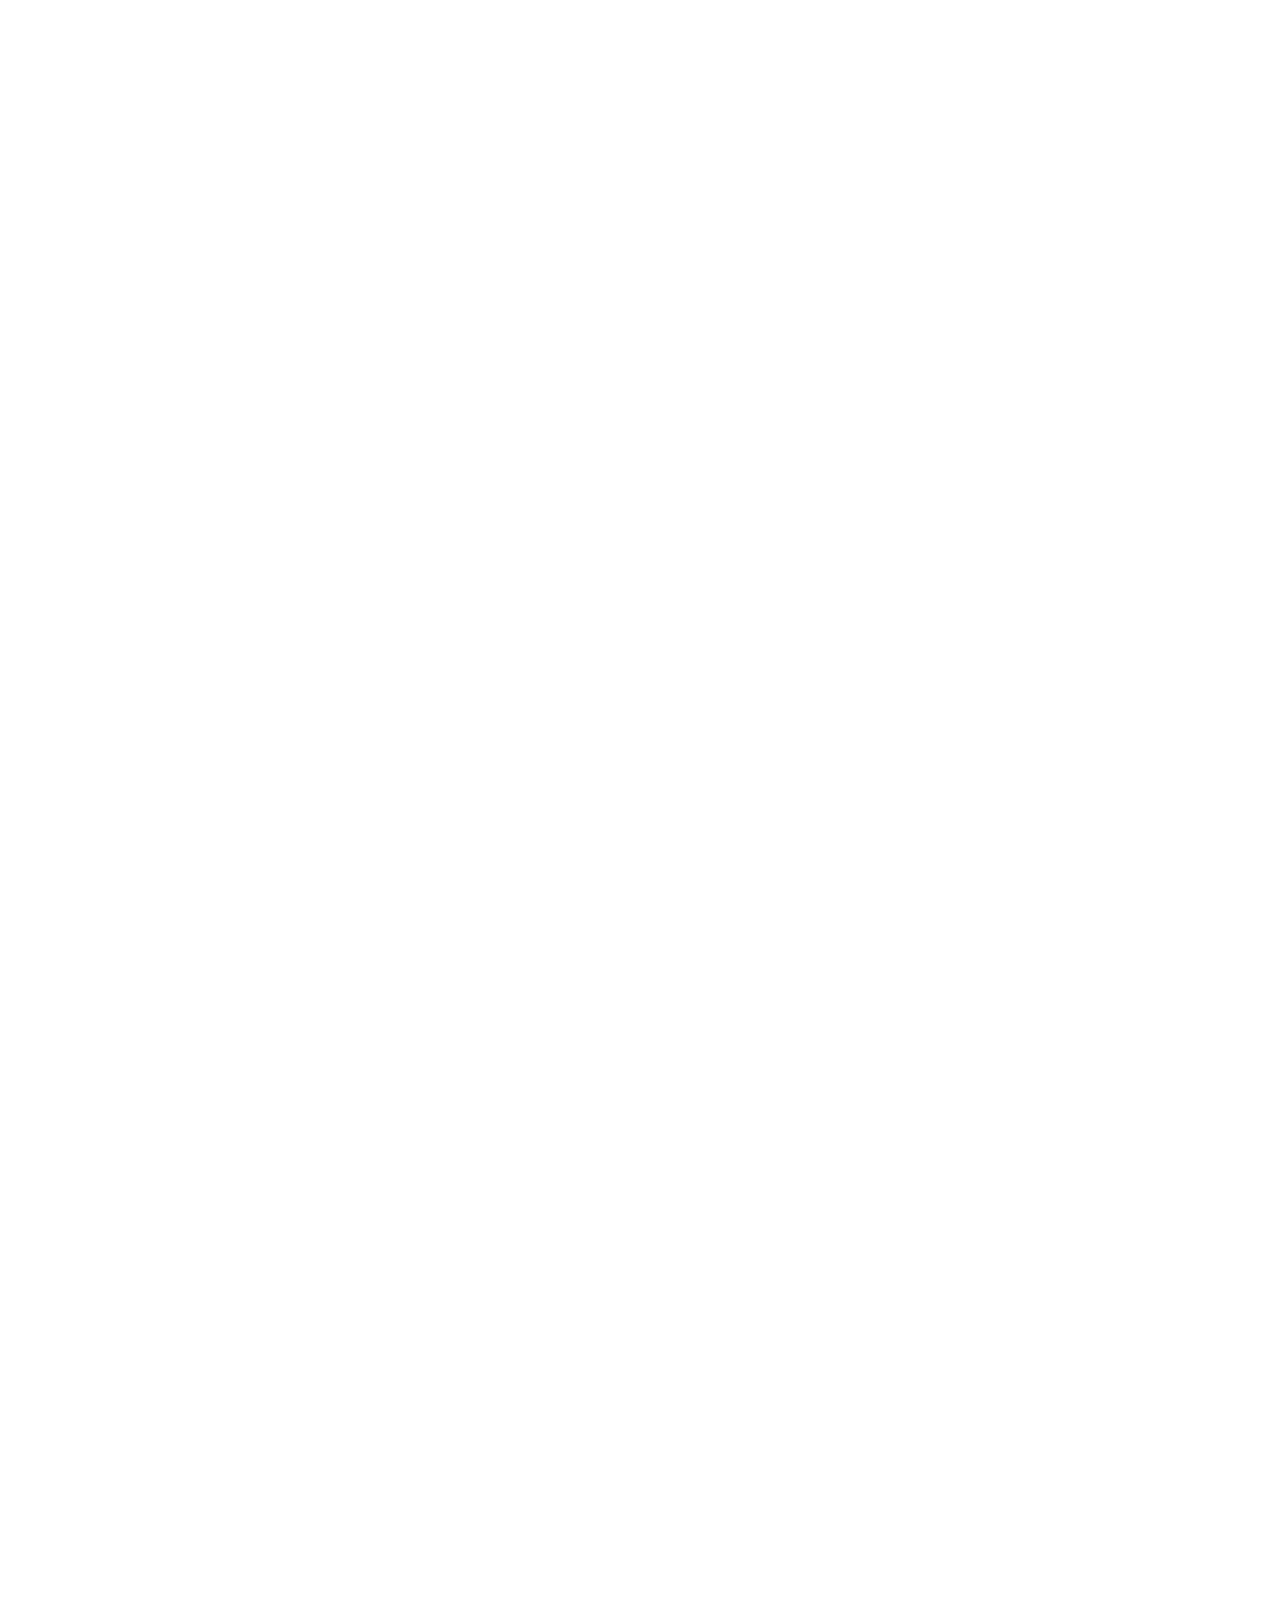
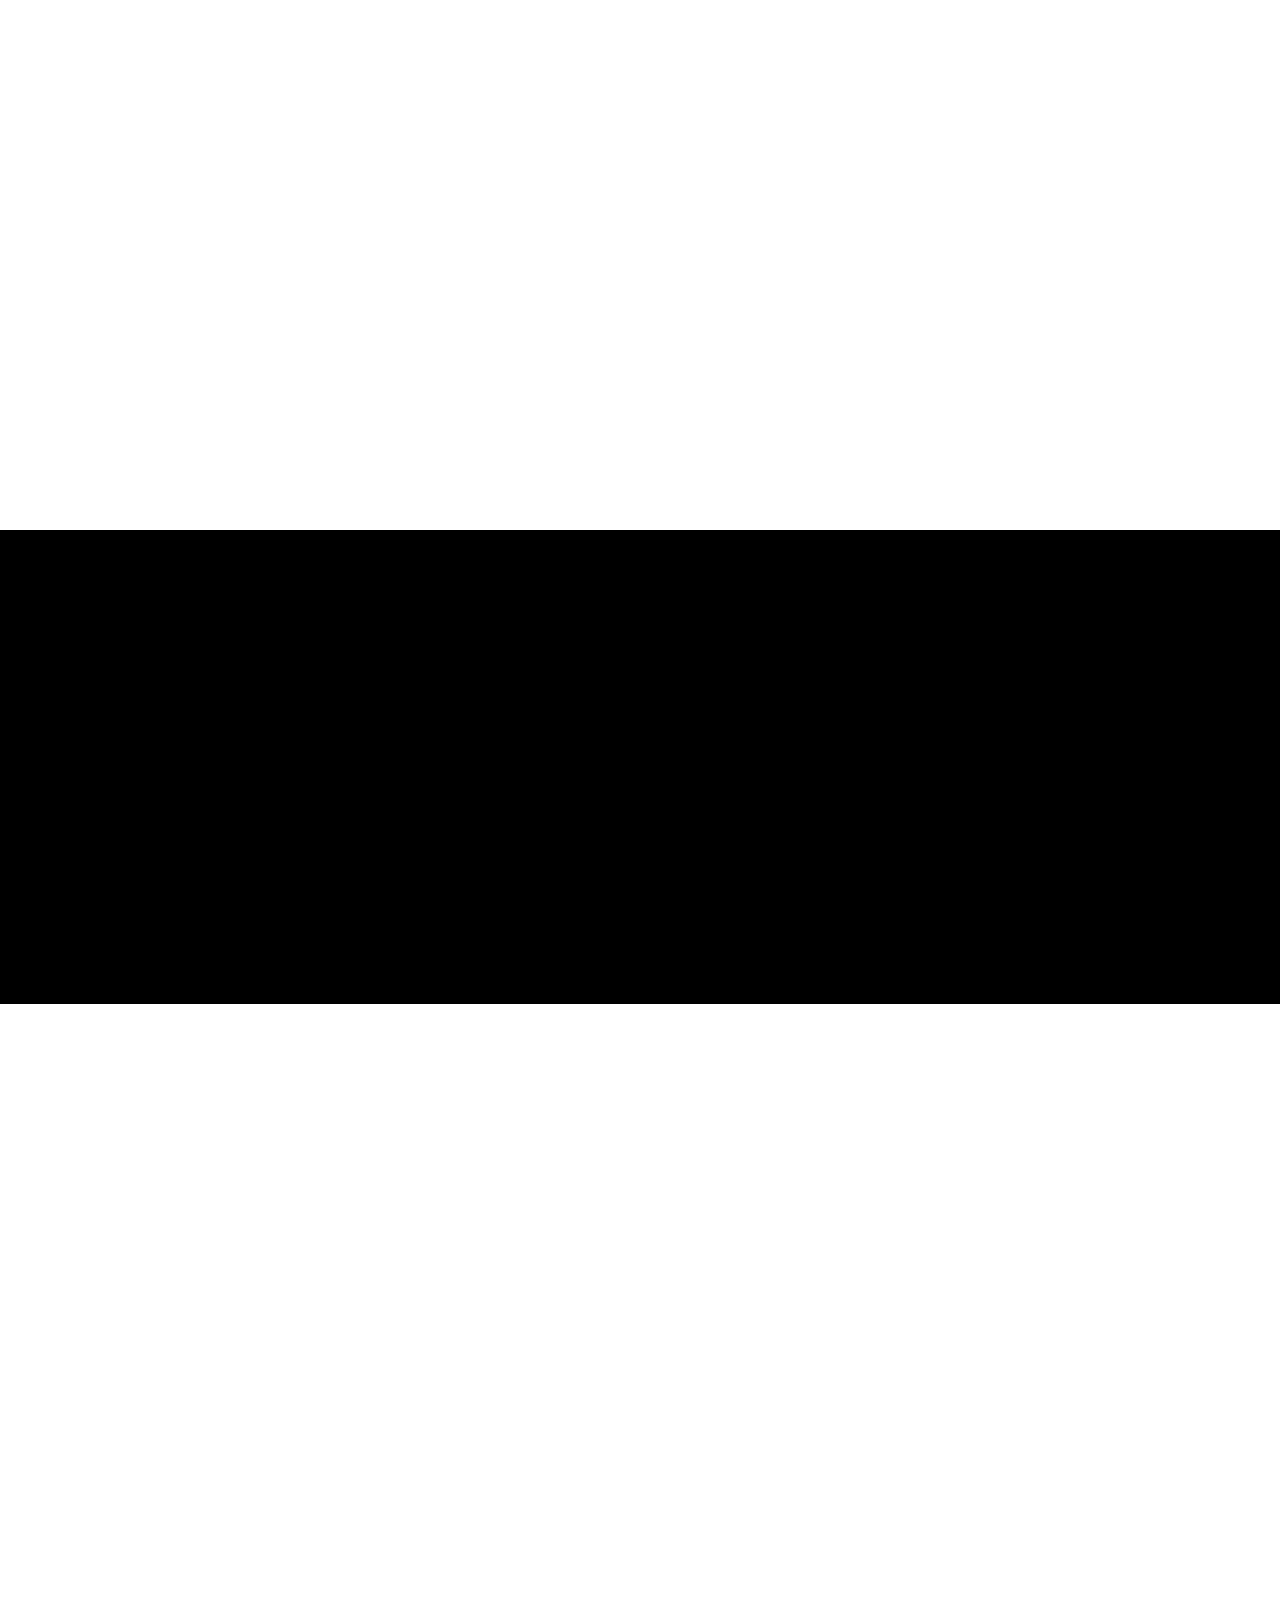
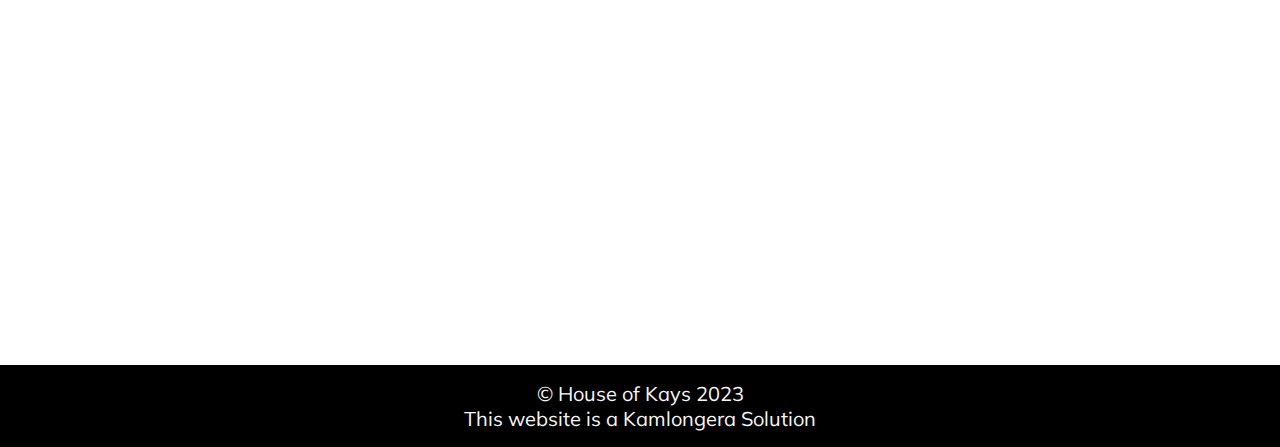
==== commit e4e5b8fb: "Fixed minor errors; blog article & contact page left" ====
--- a/index.html
+++ b/index.html
@@ -162,19 +162,19 @@
 
         <!-- Testimonials Section -->
         <section class="testimonials" id="testimonials">
-            <h2 class="testimonials-main-heading" data-aos="fade-left" data-aos-delay="500">Testimonials</h2>
+            <h2 class="testimonials-main-heading" data-aos="fade-right" data-aos-delay="500">Testimonials</h2>
             <div class="testimonial-container">
-                <div class="testimonial-item" data-aos="fade-left" data-aos-delay="800">
+                <div class="testimonial-item" data-aos="fade-right" data-aos-delay="800">
                     <img src="" alt="">
                     <span class="testimonial-description">"Lorem ipsum dolor sit amet consectetur adipisicing elit. Corrupti ipsa alias, saepe ex in enim tempora eaque? Illum dolore debitis nesciunt consectetur, quibusdam minima deserunt numquam pariatur repudiandae similique vel?"</span>
                     <p class="testimonial-name">Person A</p>
                 </div>
-                <div class="testimonial-item" data-aos="fade-left" data-aos-delay="800">
+                <div class="testimonial-item" data-aos="fade-right" data-aos-delay="800">
                     <img src="" alt="">
                     <span class="testimonial-description">"Lorem ipsum dolor sit amet consectetur adipisicing elit. Corrupti ipsa alias, saepe ex in enim tempora eaque? Illum dolore debitis nesciunt consectetur, quibusdam minima deserunt numquam pariatur repudiandae similique vel?"</span>
                     <p class="testimonial-name">Person B</p>
                 </div>
-                <div class="testimonial-item" data-aos="fade-left" data-aos-delay="800">
+                <div class="testimonial-item" data-aos="fade-right" data-aos-delay="800">
                     <img src="" alt="">
                     <span class="testimonial-description">"Lorem ipsum dolor sit amet consectetur adipisicing elit. Corrupti ipsa alias, saepe ex in enim tempora eaque? Illum dolore debitis nesciunt consectetur, quibusdam minima deserunt numquam pariatur repudiandae similique vel?"</span>
                     <p class="testimonial-name">Person C</p>
--- a/style.css
+++ b/style.css
@@ -537,7 +537,7 @@
 
 .abt-sub-heading-2-2 {
   font-family: "Mulish";
-  font-size: 0.75rem;
+  font-size: 0.875rem;
   font-weight: 500;
   color: white;
   text-align: center;
@@ -583,7 +583,7 @@
 } */
 
 .course-item {
-  width: 20%;
+  width: 26%;
   margin: 10px;
   border: 1px solid black;
   display: flex;
@@ -880,15 +880,90 @@
 }
 
 input[type="text"],
-input[type="email"],
-input[type="textarea"] {
+input[type="email"] {
   width: 100%;
   padding: 10px;
   margin-bottom: 20px;
   border-radius: 5px;
   border: solid black 0.1rem;
   font-family: "Mulish";
-
+}
+
+input[type="select"] {
+  width: 100%;
+  padding: 10px;
+  margin-bottom: 20px;
+  border-radius: 5px;
+  border: solid black 0.1rem;
+  font-family: "Mulish";
+  background-color: white;
+}
+
+#gender {
+  width: 100%;
+  padding: 10px;
+  margin-bottom: 20px;
+  border-radius: 5px;
+  border: solid black 0.1rem;
+  font-family: "Mulish";
+  background-color: white;
+}
+
+#course {
+  width: 100%;
+  padding: 10px;
+  margin-bottom: 20px;
+  border-radius: 5px;
+  border: solid black 0.1rem;
+  font-family: "Mulish";
+  background-color: white;
+}
+
+#professional-experience {
+  width: 100%;
+  padding: 10px;
+  margin-bottom: 20px;
+  border-radius: 5px;
+  border: solid black 0.1rem;
+  font-family: "Mulish";
+  background-color: white;
+}
+
+#service {
+  width: 100%;
+  padding: 10px;
+  margin-bottom: 20px;
+  border-radius: 5px;
+  border: solid black 0.1rem;
+  font-family: "Mulish";
+  background-color: white;
+}
+
+#referral-source {
+  width: 100%;
+  padding: 10px;
+  margin-bottom: 20px;
+  border-radius: 5px;
+  border: solid black 0.1rem;
+  font-family: "Mulish";
+  background-color: white;
+}
+
+#photoshoot {
+  width: 100%;
+  padding: 10px;
+  margin-bottom: 20px;
+  border-radius: 5px;
+  border: solid black 0.1rem;
+  font-family: "Mulish";
+  background-color: white;
+}
+
+#message {
+  width: 100%;
+  height: 30vh;
+  border: solid black 0.1rem;
+  border-radius: 5px;
 }
 
 input[type="text"]:focus, input[type="email"]:focus {
@@ -933,19 +1008,19 @@
     font-size: 1.875rem;
   }
   .navbar .menu-sub-items li {
-    font-size: 2.25rem;
+    font-size: 2rem;
   }
   .navbar .menu-sub-items li i {
-    font-size: 2.25rem;
+    font-size: 2rem;
   }
   .navbar .menu-sub-items li i:hover {
-    font-size: 2.25rem;
+    font-size: 2rem;
   }
   .logo {
-    font-size: 2.25rem;
+    font-size: 2rem;
   }
   .logo img {
-    font-size: 2.25rem;
+    font-size: 2rem;
   }
   .main-heading{
     font-size: 2.25rem;
@@ -972,7 +1047,7 @@
     font-size: 1.5rem;
   }
   .abt-sub-heading-2-2 {
-    font-size: 0.875rem;
+    font-size: 1rem;
   }
   .abt-main-heading-2 {
     font-size: 2.25rem;
@@ -1089,7 +1164,7 @@
     font-size: 1.875rem;
   }
   .abt-sub-heading-2-2 {
-    font-size: 1rem;
+    font-size: 1.125rem;
   }
   .abt-main-heading-2 {
     font-size: 3rem;
@@ -1156,16 +1231,16 @@
     font-size:2.5rem;
   }
   .navbar .menu-sub-items li {
-    font-size: 3.75rem;
+    font-size: 2.5rem;
   }
   .navbar .menu-sub-items li i {
-    font-size: 3.75rem;
+    font-size: 2.5rem;
   }
   .navbar .menu-sub-items li i:hover {
-    font-size: 3.75rem;
+    font-size: 2.5rem;
   }
   .logo {
-    font-size: 3.75rem;
+    font-size: 2.5rem;
   }
   .logo img {
     font-size: 3.75rem;
@@ -1197,7 +1272,7 @@
     line-height: 2rem;
   }
   .abt-sub-heading-2-2 {
-    font-size: 1.125rem;
+    font-size: 1.5rem;
     line-height: 2rem;
   }
   .abt-main-heading-2 {
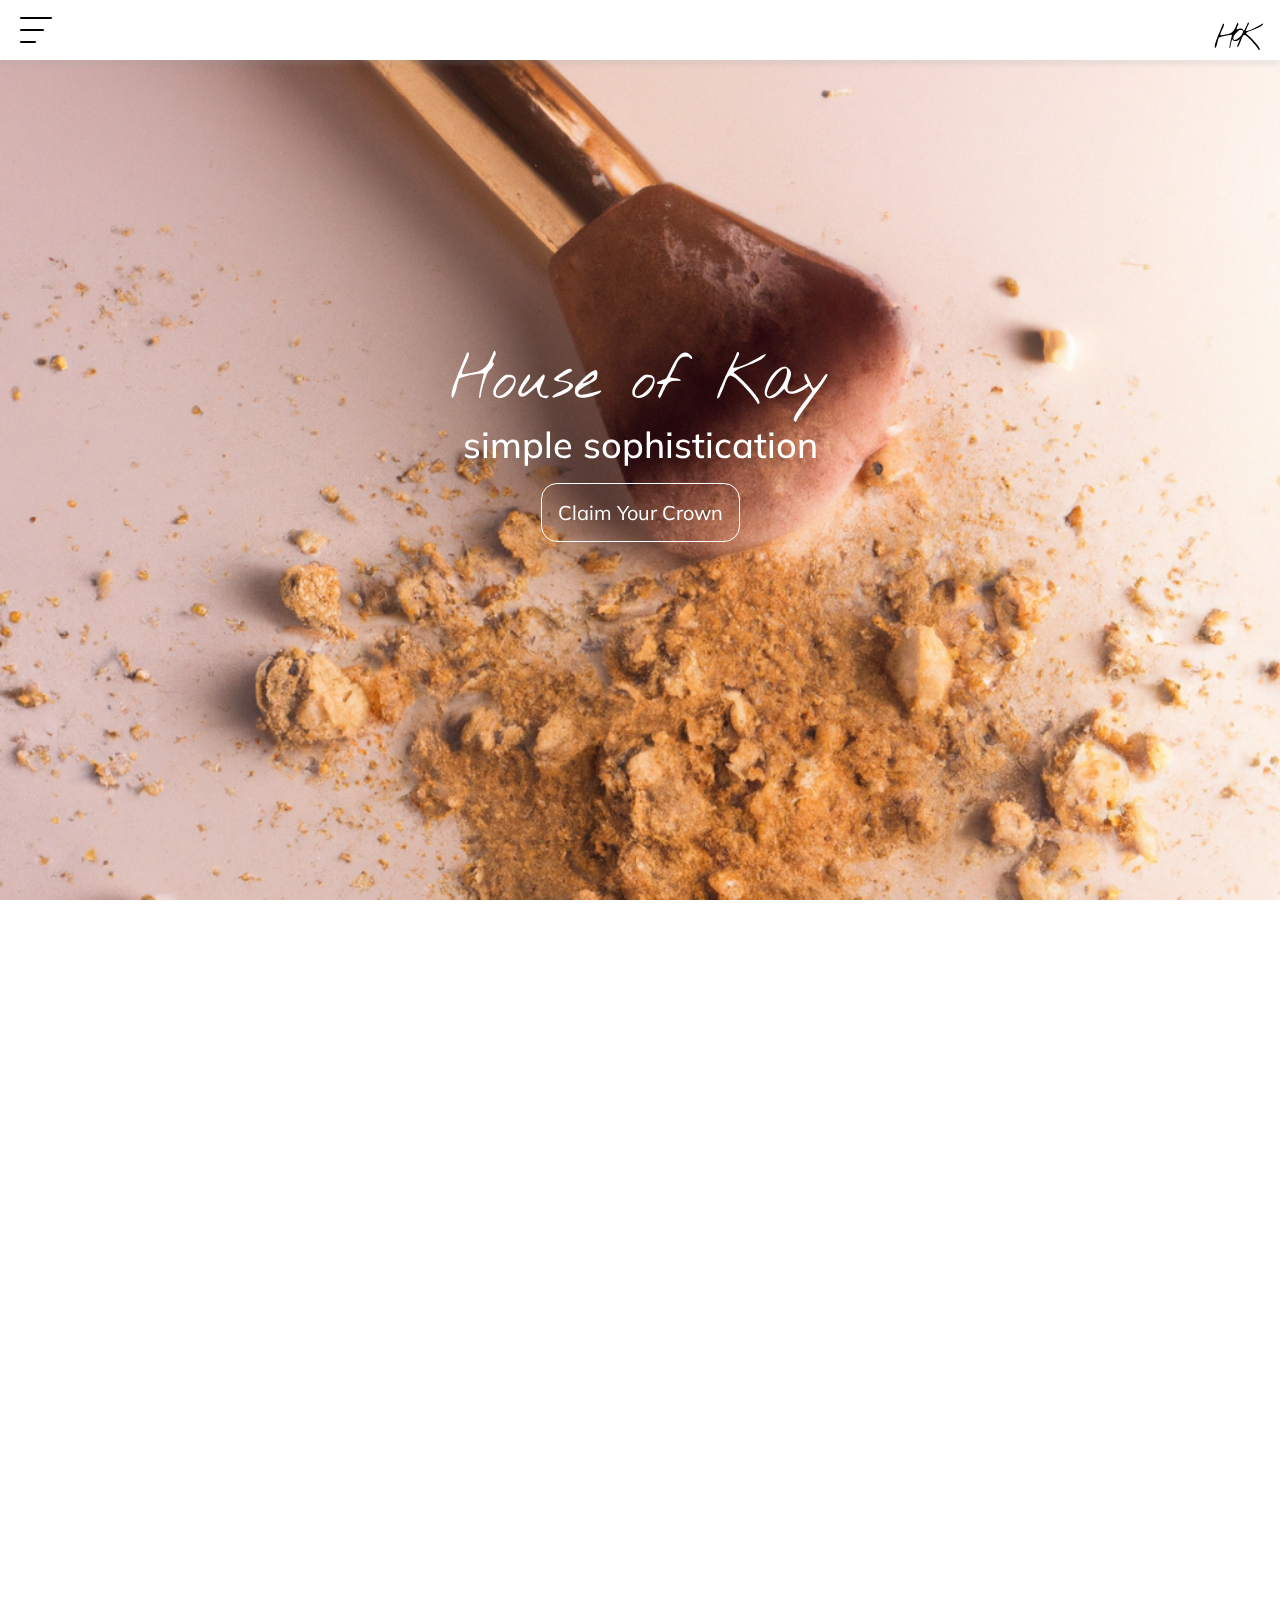
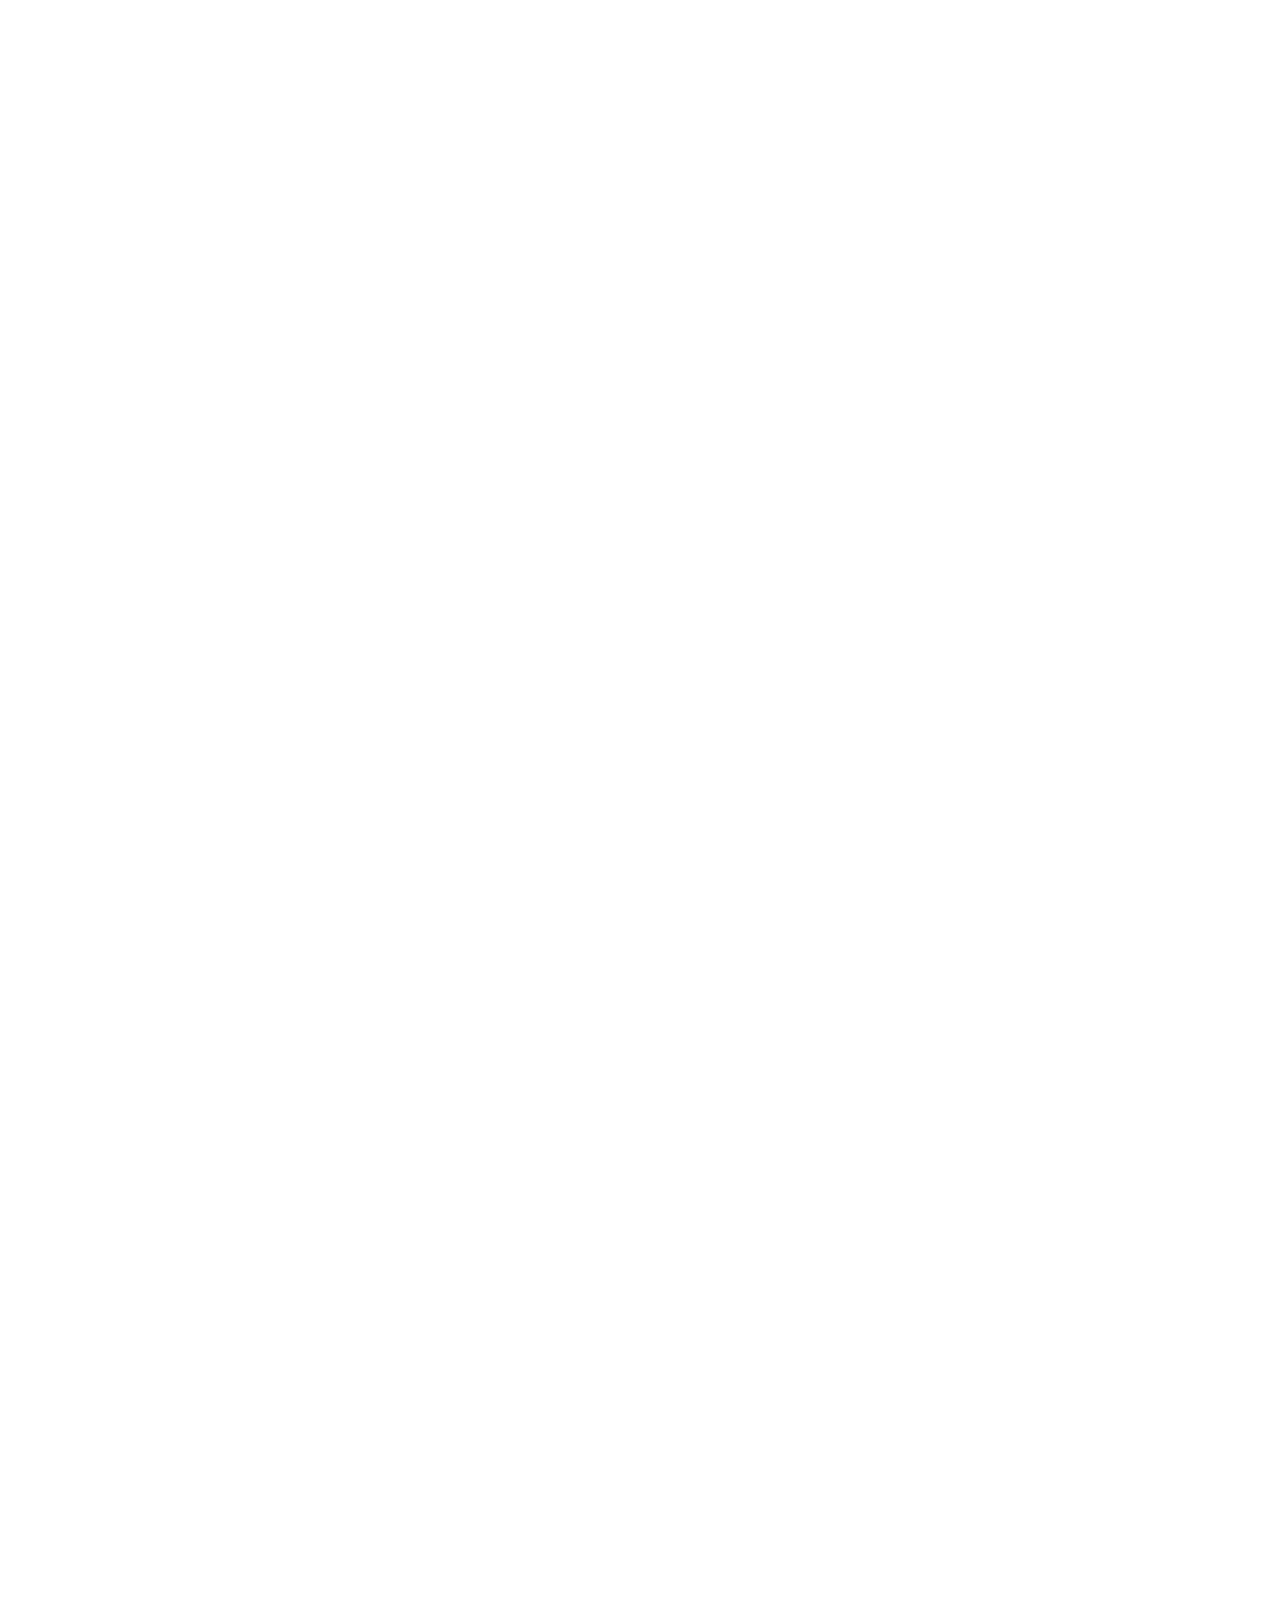
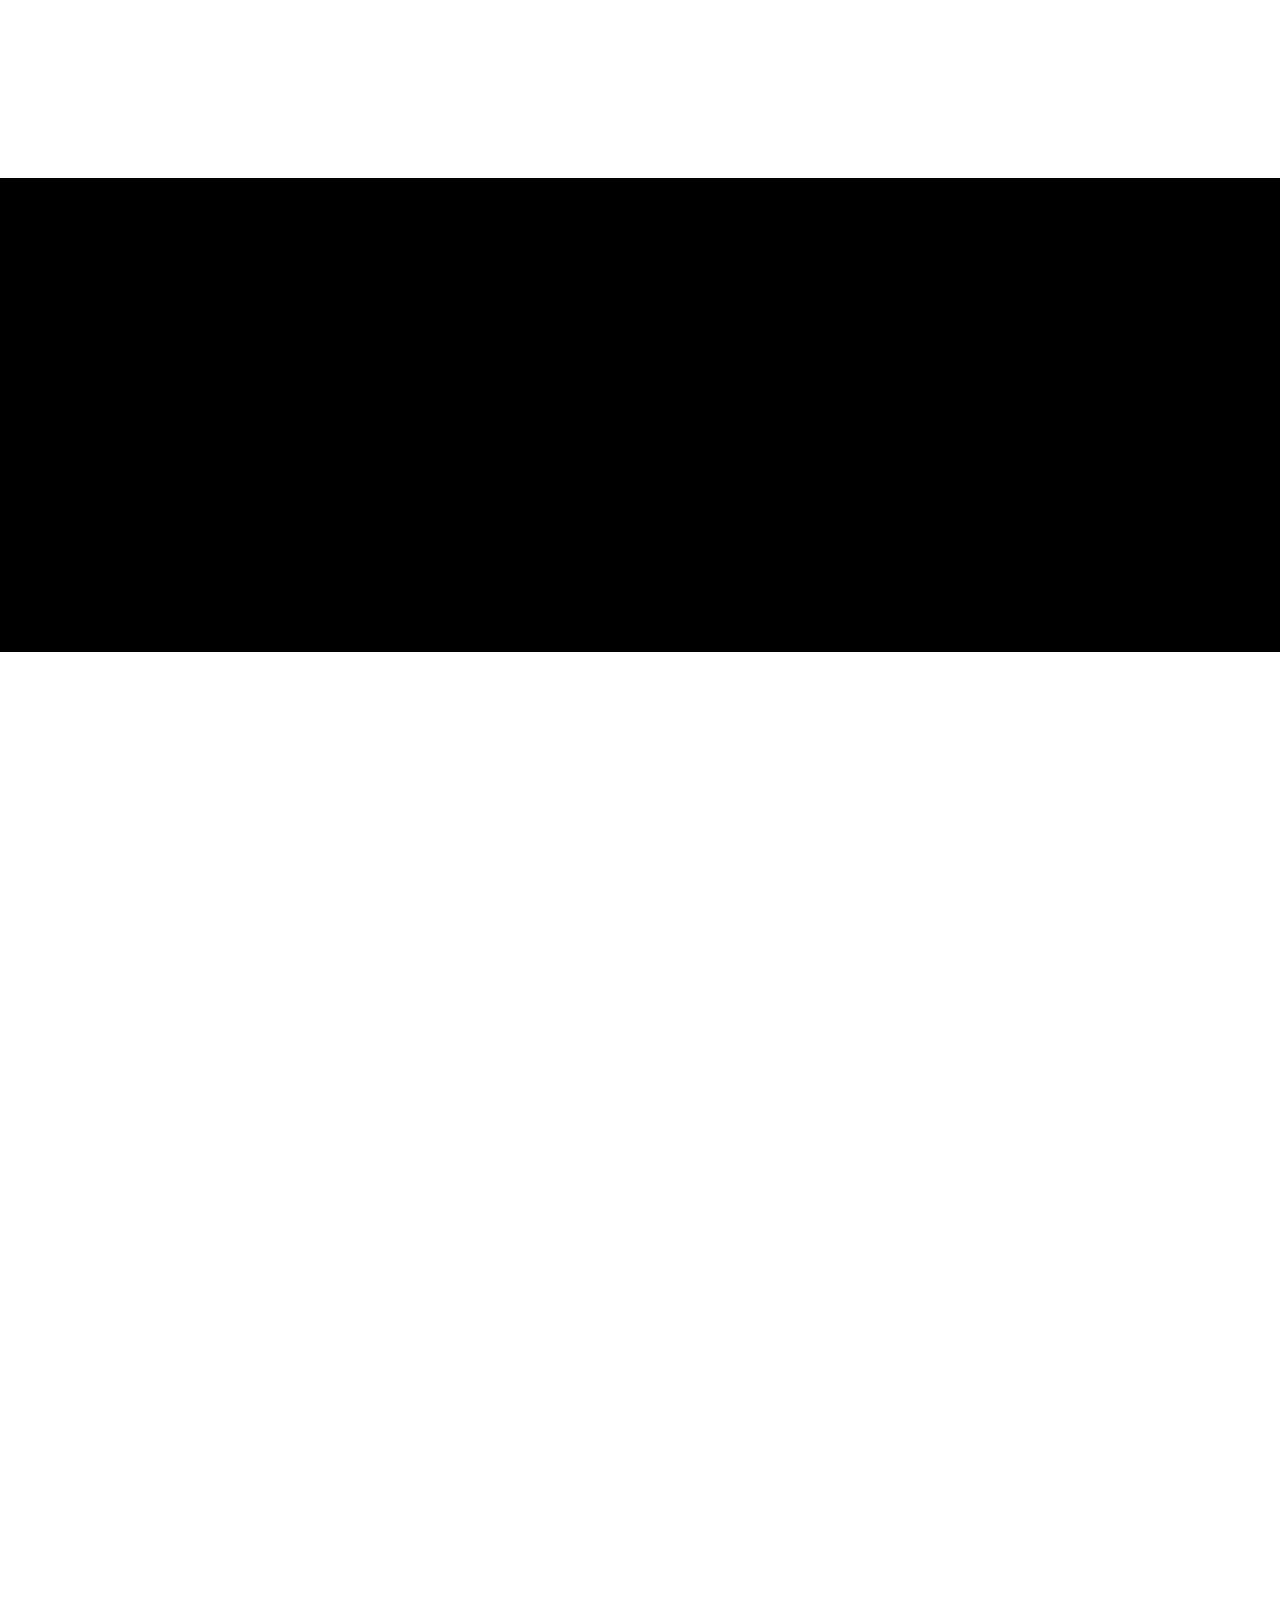
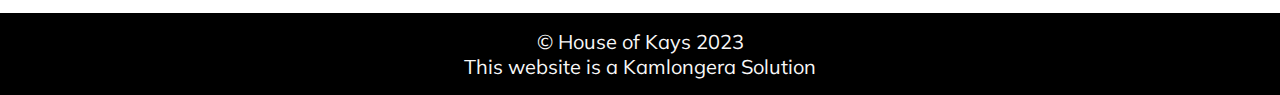
==== commit 8c33668e: "Fixed courses" ====
--- a/index.html
+++ b/index.html
@@ -108,13 +108,13 @@
                             <button hidden class="course-btn">Enquire Now</button>
                         </div>
                     </div>
-                    <div class="course-item" data-aos="fade-right" data-aos-delay="700">
+                    <!-- <div class="course-item" data-aos="fade-right" data-aos-delay="700">
                         <img src="./assets/course-2.png" alt="">
                         <div class="course-description">
                             <a href="https://bit.ly/hoksurvey" target="_blank"><span class="course-name">Professional Deportment</span></a>
                             <button hidden class="course-btn">Enquire Now</button>
                         </div>
-                    </div>
+                    </div> -->
                     <div class="course-item" data-aos="fade-right" data-aos-delay="700">
                         <img src="./assets/course-3.png" alt="">
                         <div class="course-description">
@@ -122,13 +122,13 @@
                             <button hidden class="course-btn">Enquire Now</button>
                         </div>
                     </div>
-                    <div class="course-item" data-aos="fade-right" data-aos-delay="700">
+                    <!-- <div class="course-item" data-aos="fade-right" data-aos-delay="700">
                         <img src="./assets/course-4.png" alt="">
                         <div class="course-description">
                             <a href="https://bit.ly/hoksurvey" target="_blank"><span class="course-name">Make Up For Models</span></a>
                             <button hidden class="course-btn">Enquire Now</button>
                         </div>
-                    </div>
+                    </div> -->
                     <div class="course-item" data-aos="fade-right" data-aos-delay="700">
                         <img src="./assets/course-7.png" alt="">
                         <div class="course-description">
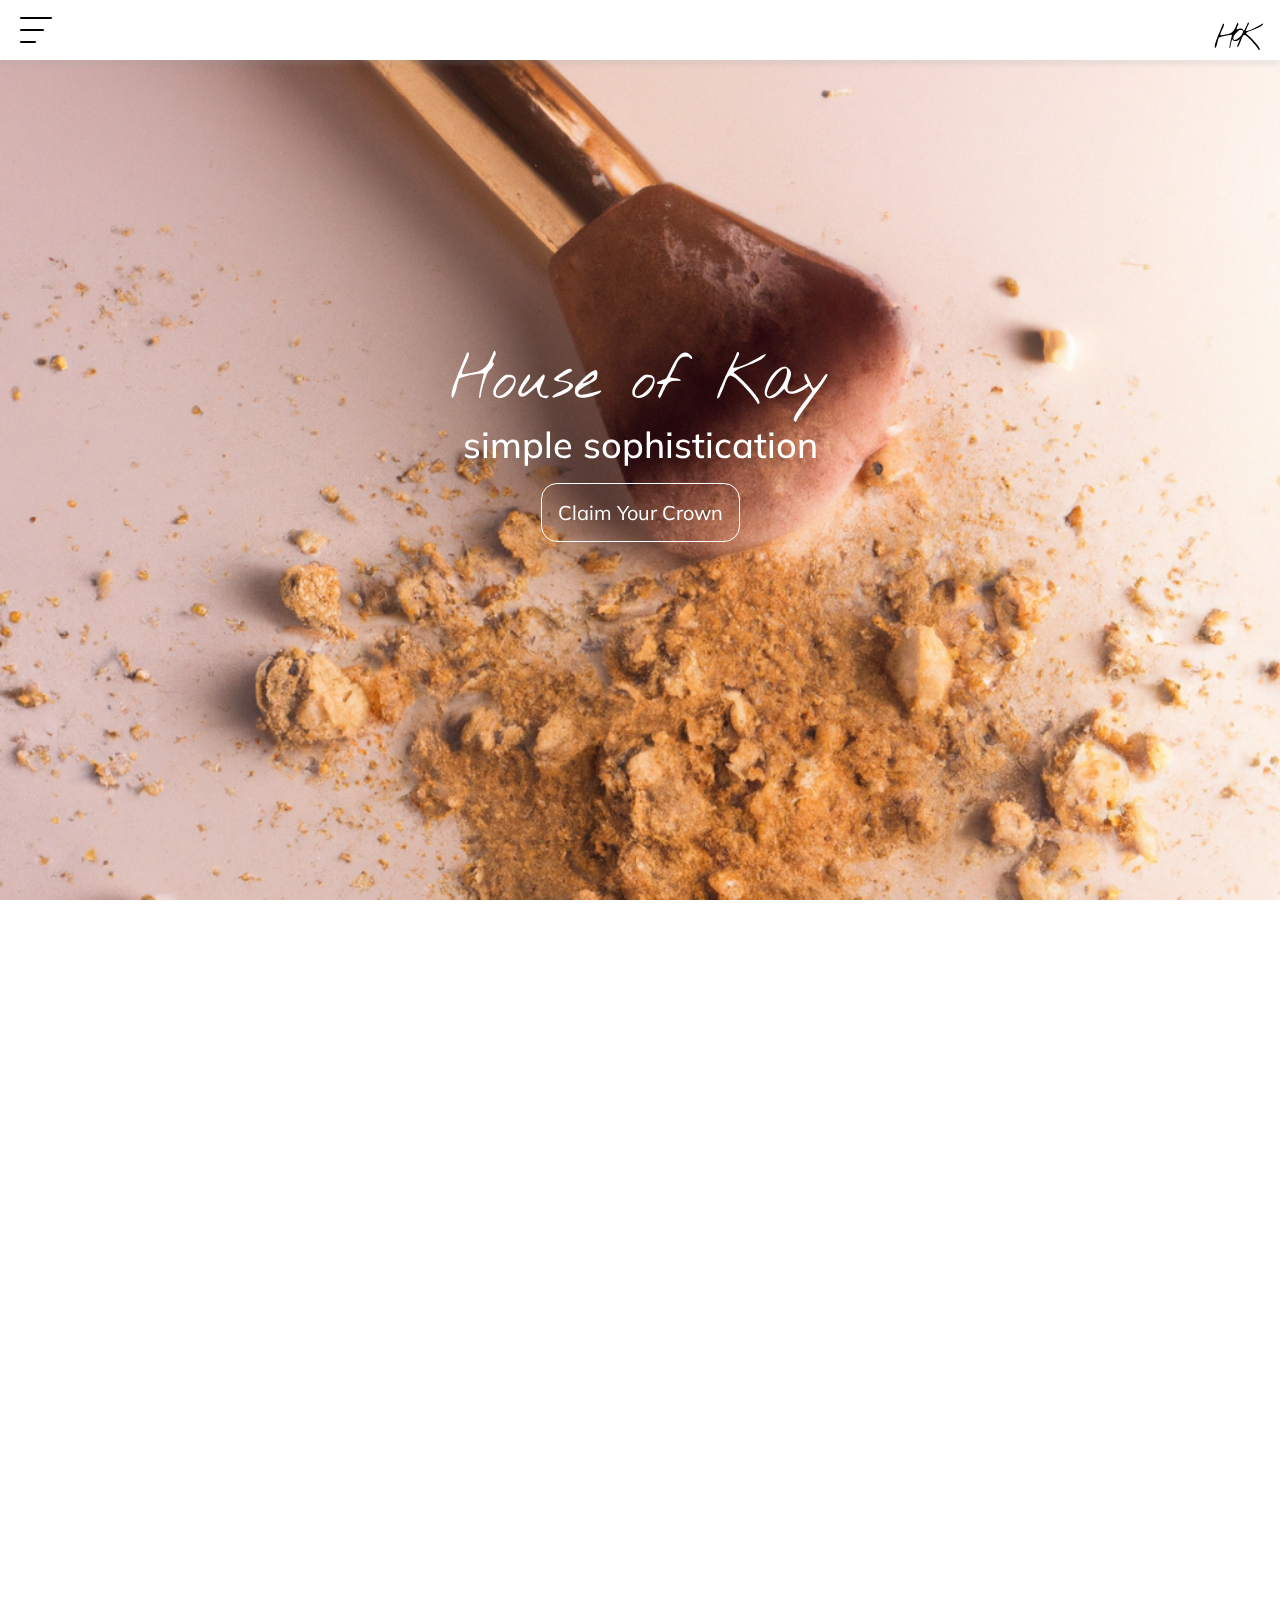
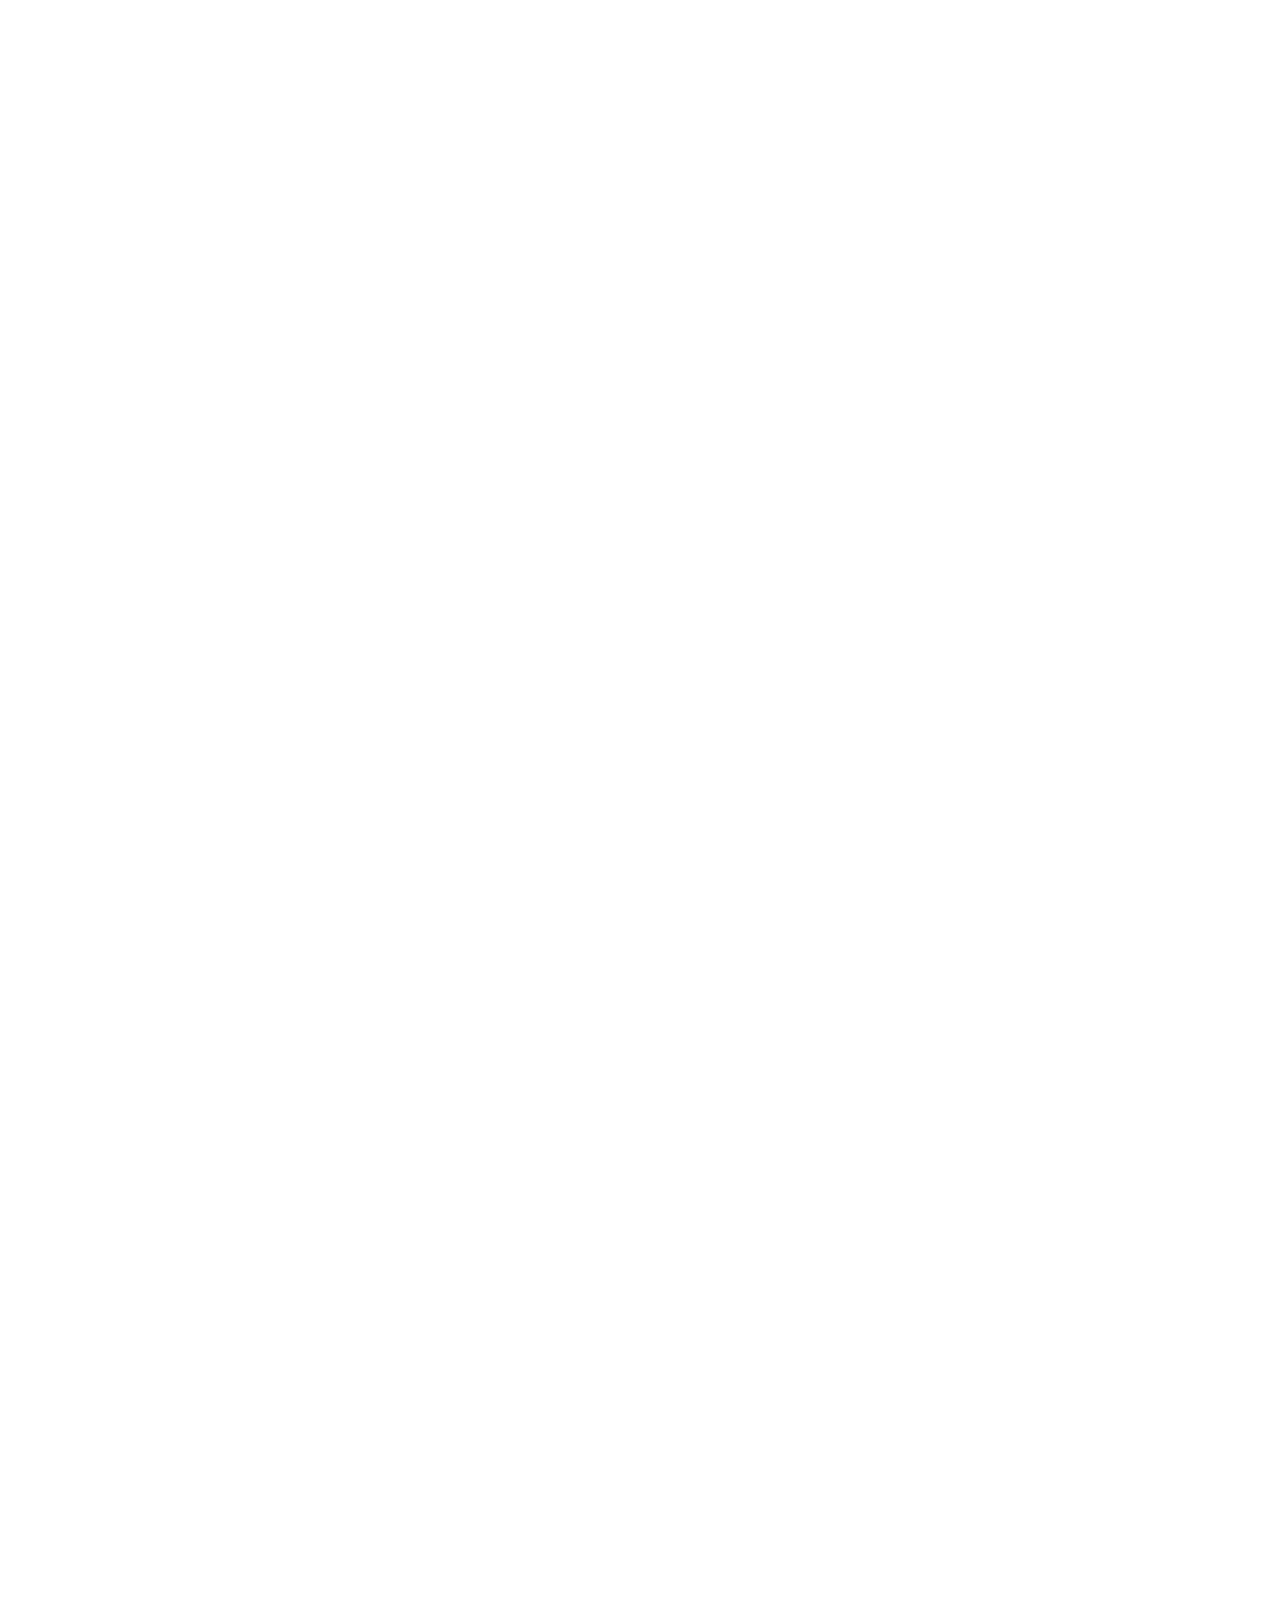
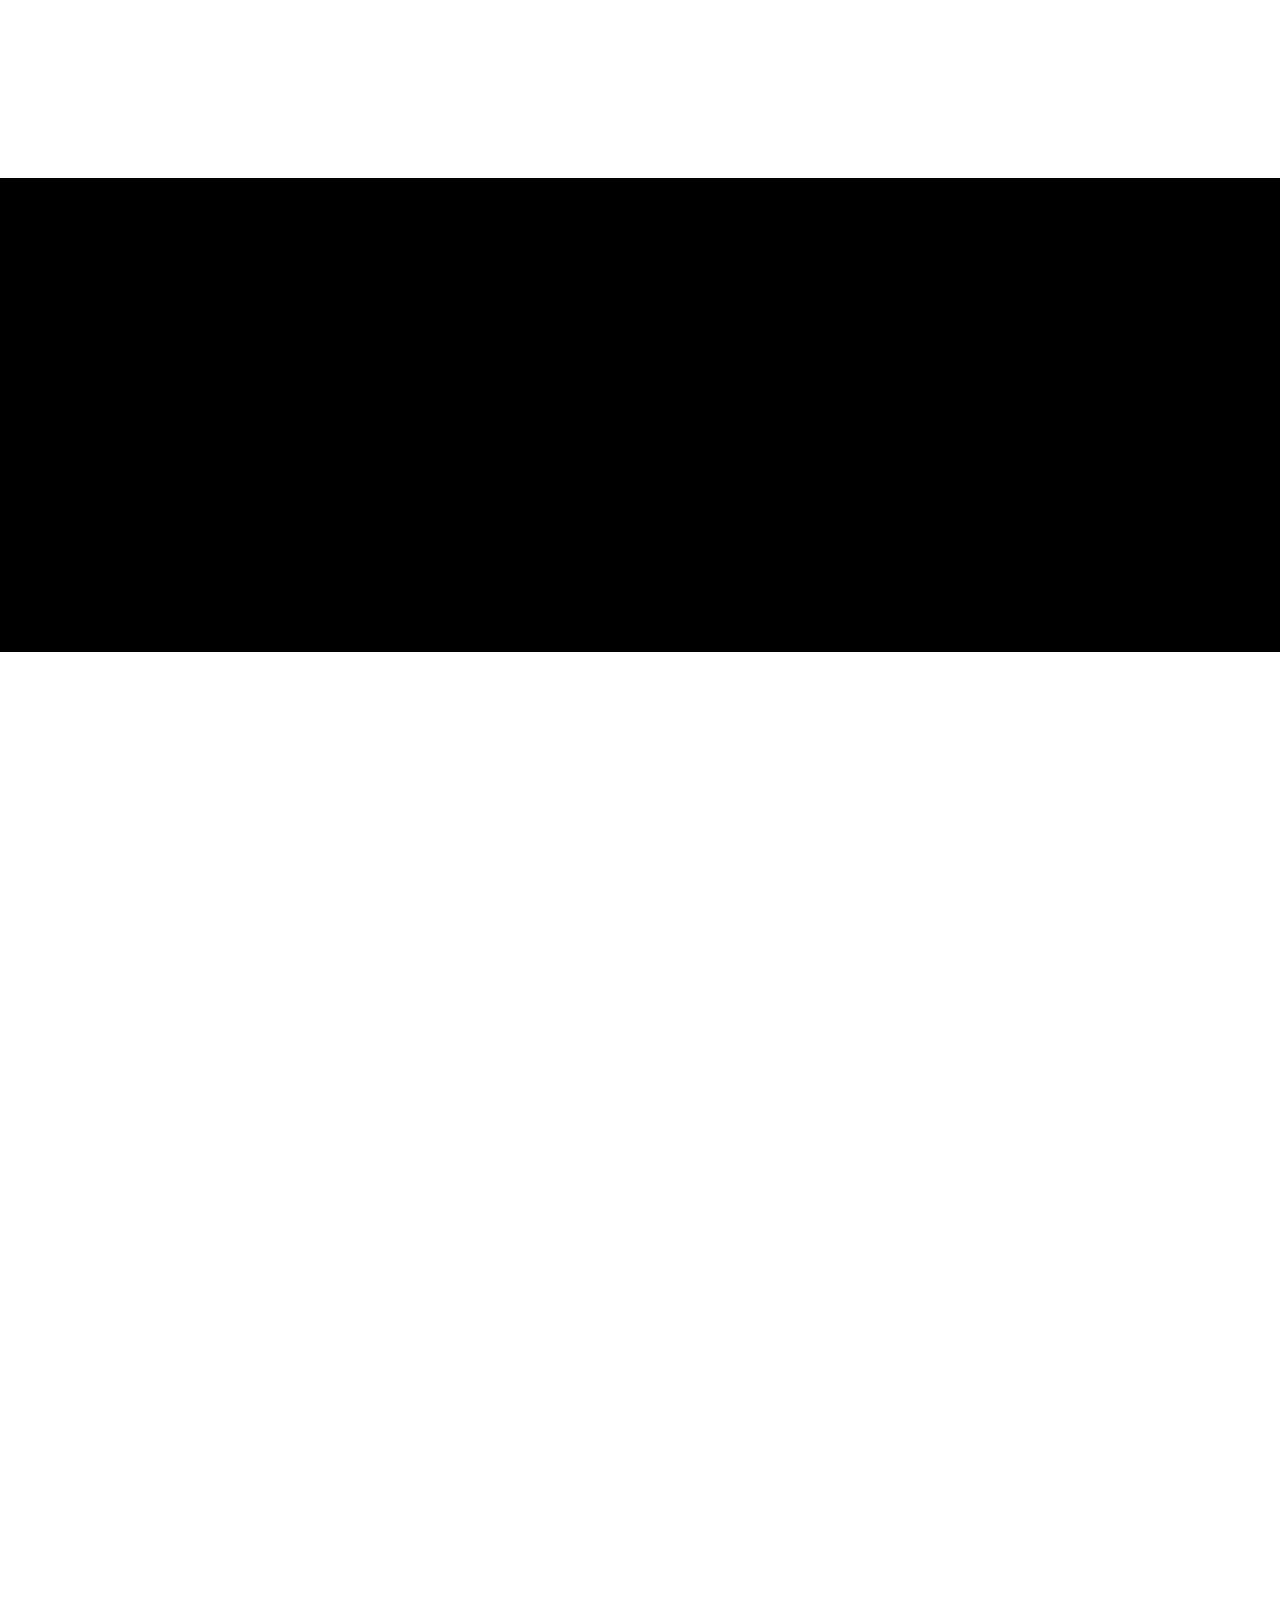
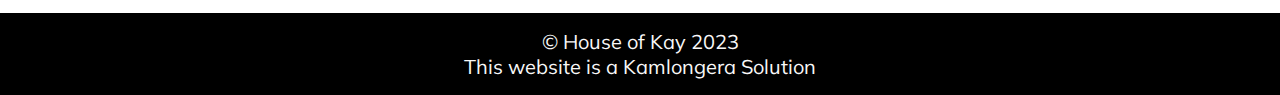
==== commit 85dc215a: "Major changes made" ====
--- a/index.html
+++ b/index.html
@@ -34,9 +34,9 @@
                         <li><a href="./blog.html" id="nav-services">Blog</a></li>
                         <li><a href="./contact.html" id="nav-contact">Contact</a></li>
                         <div class="menu-sub-items">
-                            <li> <a href="https://instagram.com/houseofkays/" target="_blank"><i class="fa-brands fa-instagram"></i></a></i> <a href="https://wa.me/27621540655?text=Hello%20I%20would%20like%20to%20book%20a%20consultation%20with%20you"><i class="fa-brands fa-whatsapp"></i></a></li>
-                            <!-- <li><a href="https://www.google.com/maps/place/Hatfield,+Pretoria,+0028,+South+Africa/@-25.7482297,28.2338045,16z/data=!3m1!4b1!4m5!3m4!1s0x1e95600c742e61e1:0x9075d2c9b4ee7098!8m2!3d-25.7487333!4d28.2380432" target="_blank">Johannesburg, South Africa</a></li> -->
-                            <li><a href="mailto:info@houseofkays.com">info@houseofkays.com</a></li>
+                            <li> <a href="https://instagram.com/houseofkay/" target="_blank"><i class="fa-brands fa-instagram"></i></a></i> <a href="https://wa.me/27621540655?text=Hello%20I%20would%20like%20to%20book%20a%20consultation%20with%20you"><i class="fa-brands fa-whatsapp"></i></a></li>
+                            <li><a href="https://goo.gl/maps/vDhfMjd3paJUQVFS6" target="_blank">Johannesburg, South Africa</a></li>
+                            <li><a href="mailto:info@houseofkays.com">info@houseofkay.com</a></li>
                         </div>
                     </ul>
                 </div>
@@ -211,7 +211,7 @@
         <footer>
             <div class="contact-footer">
                 <!-- <div class="contact-item-second">House of Kays</div> -->
-                <div class="contact-item-third"> © House of Kays 2023</div>
+                <div class="contact-item-third"> © House of Kay 2023</div>
                 <div class="contact-item-third">This website is a Kamlongera Solution</div>
             </div>
         </footer>
--- a/style.css
+++ b/style.css
@@ -336,7 +336,6 @@
   cursor: pointer;
 }
 
-
 .cta-1:hover {
   background-color: transparent;
   color: #FFD100;
@@ -364,7 +363,6 @@
   border-radius: 1rem;
   box-shadow: 0 25px 50px -12px rgb(0 0 0 / 0.25);
 }
-
 
 /* About Section 1*/
 
@@ -799,6 +797,46 @@
 
 /* Contact Us */
 
+.contact-page-footer {
+  font-size: 1.25rem;
+  font-weight: 500;
+  /* padding: 0 0.25rem; */
+  color: #FFFFFF;
+  display: flex;
+  flex-direction: column;
+  align-items: center;
+  justify-content: center;
+  font-family: "Mulish";
+  margin-bottom: 2rem;
+}
+
+.contact-page-footer li a {
+  font-size: 1.25rem;
+  font-weight: 500;
+  /* padding: 0 0.25rem; */
+  color: black;
+}
+
+.contact-page-footer li a i{
+  font-size: 1.75rem;
+  font-weight: 500;
+  /* padding: 0 0.25rem; */
+  color: black;
+}
+.contact-page-footer li a i:hover{
+  font-size: 1.75rem;
+  font-weight: 500;
+  /* padding: 0 0.25rem; */
+  color: #FFD100;
+}
+
+.contact-page-footer li a:hover {
+  font-size: 1.25rem;
+  font-weight: 500;
+  /* padding: 0 0.25rem; */
+  color: #FFD100;
+}
+
 .contact {
 }
 
@@ -964,6 +1002,11 @@
   height: 30vh;
   border: solid black 0.1rem;
   border-radius: 5px;
+}
+
+#message:focus {
+  outline-color: #FFD100;
+  outline-style: solid;
 }
 
 input[type="text"]:focus, input[type="email"]:focus {
@@ -1092,6 +1135,21 @@
   .abt-main-sub-heading-2 {
     font-size: 1.5rem;
   }
+  .contact-page-footer {
+    font-size: 1.5rem;
+  }
+  .contact-page-footer li a {
+    font-size: 1.5rem;
+  }
+  .contact-page-footer li a i {
+    font-size: 1.875rem;
+  }
+  .contact-page-footer li a i:hover {
+    font-size: 1.875rem;
+  }
+  .contact-page-footer li a:hover {
+    font-size: 1.5rem;
+  }
   .contact-item-first {
     font-size: 2.25rem;
   }
@@ -1144,7 +1202,6 @@
   .sub-heading {
     font-size: 1.875rem;
   }
-
   .main-heading-about {
     font-size: 3rem;
   }
@@ -1198,6 +1255,21 @@
   }
   .blog-posts-name {
     font-size: 1.25rem;
+  }
+  .contact-page-footer {
+    font-size: 1.75rem;
+  }
+  .contact-page-footer li a {
+    font-size: 1.75rem;
+  }
+  .contact-page-footer li a:hover {
+    font-size: 1.75rem;
+  }
+  .contact-page-footer li a i {
+    font-size: 2rem;
+  }
+  .contact-page-footer li a i:hover {
+    font-size: 2rem;
   }
   .contact-item-first {
     font-size: 3rem;
@@ -1308,6 +1380,21 @@
   .abt-main-sub-heading-2 {
     font-size:2.25rem;
   }
+  .contact-page-footer {
+    font-size: 1.875rem;
+  }
+  .contact-page-footer li a {
+    font-size: 1.875rem;
+  }
+  .contact-page-footer li a:hover {
+    font-size: 1.875rem;
+  }
+  .contact-page-footer li a i {
+    font-size: 2.25rem;
+  }
+  .contact-page-footer li a i:hover {
+    font-size: 2.25rem;
+  }
   .contact-item-first {
     font-size: 3.75rem;
   }
